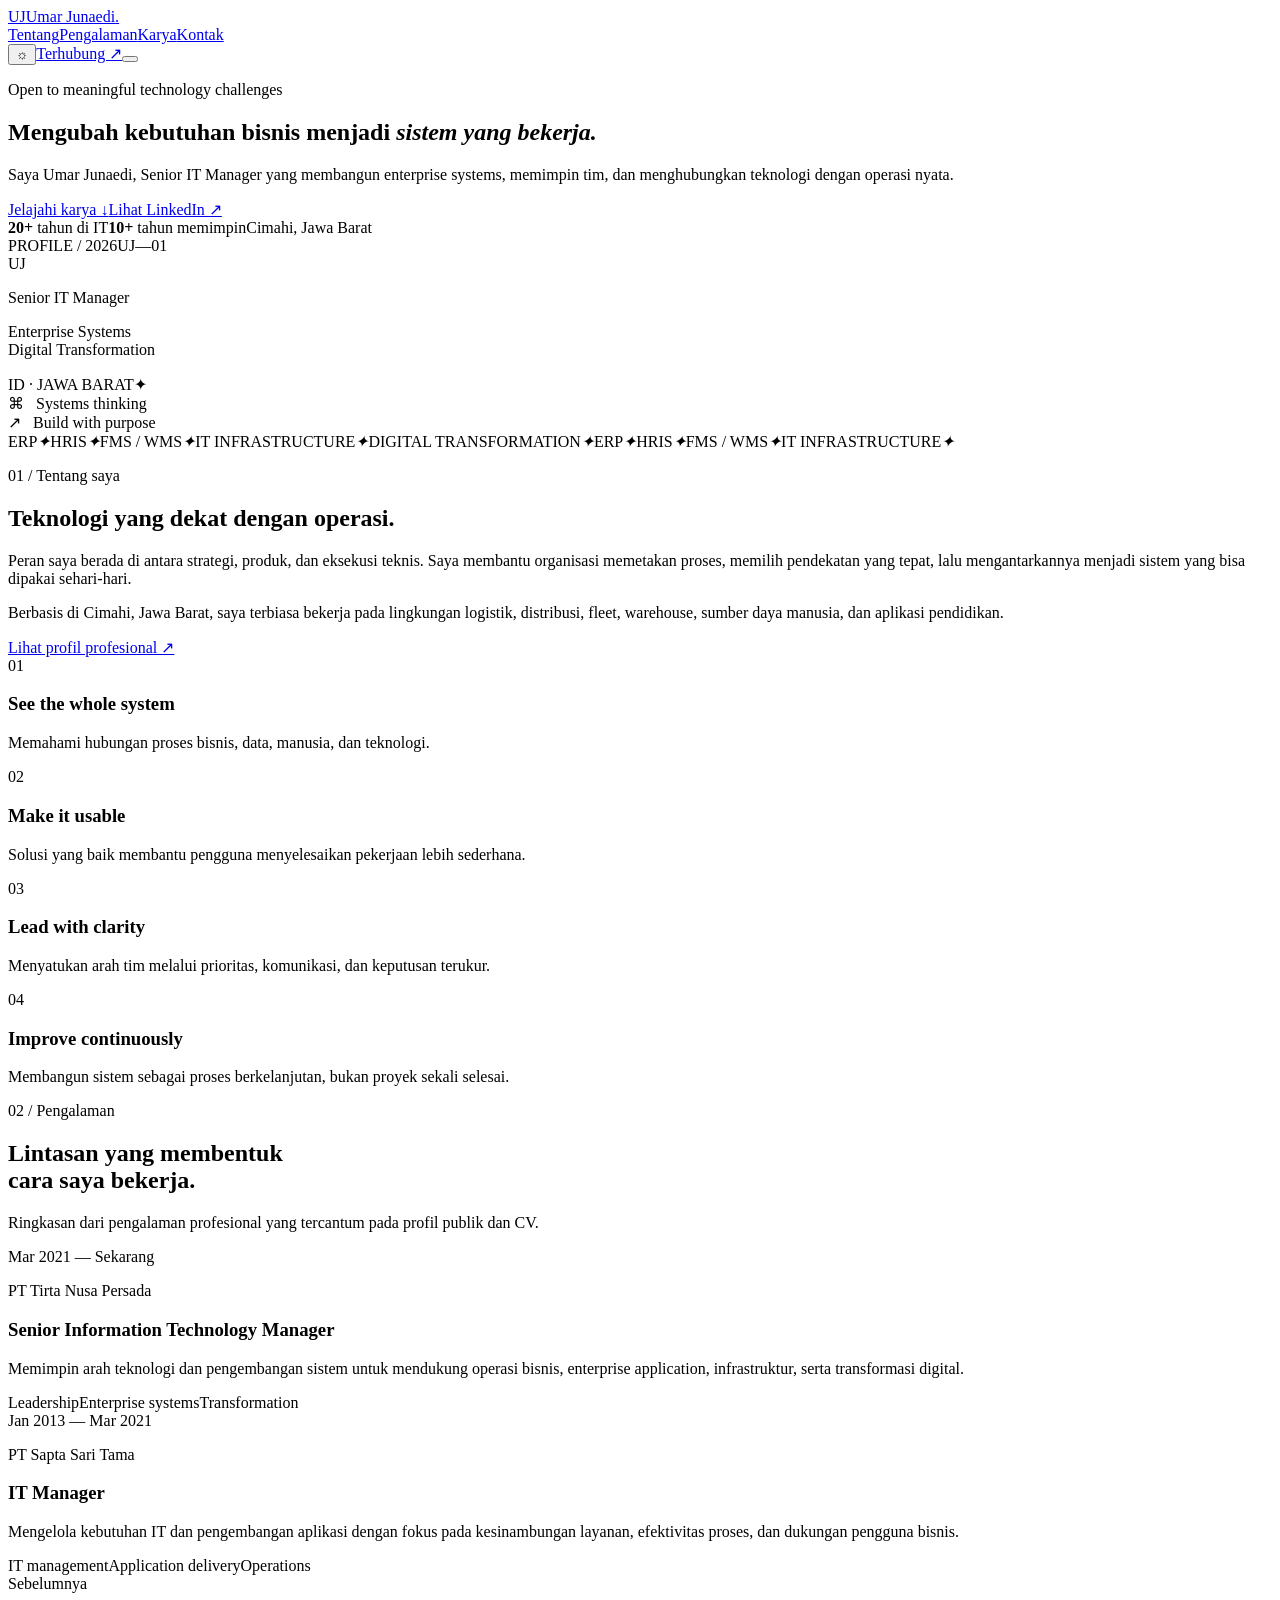
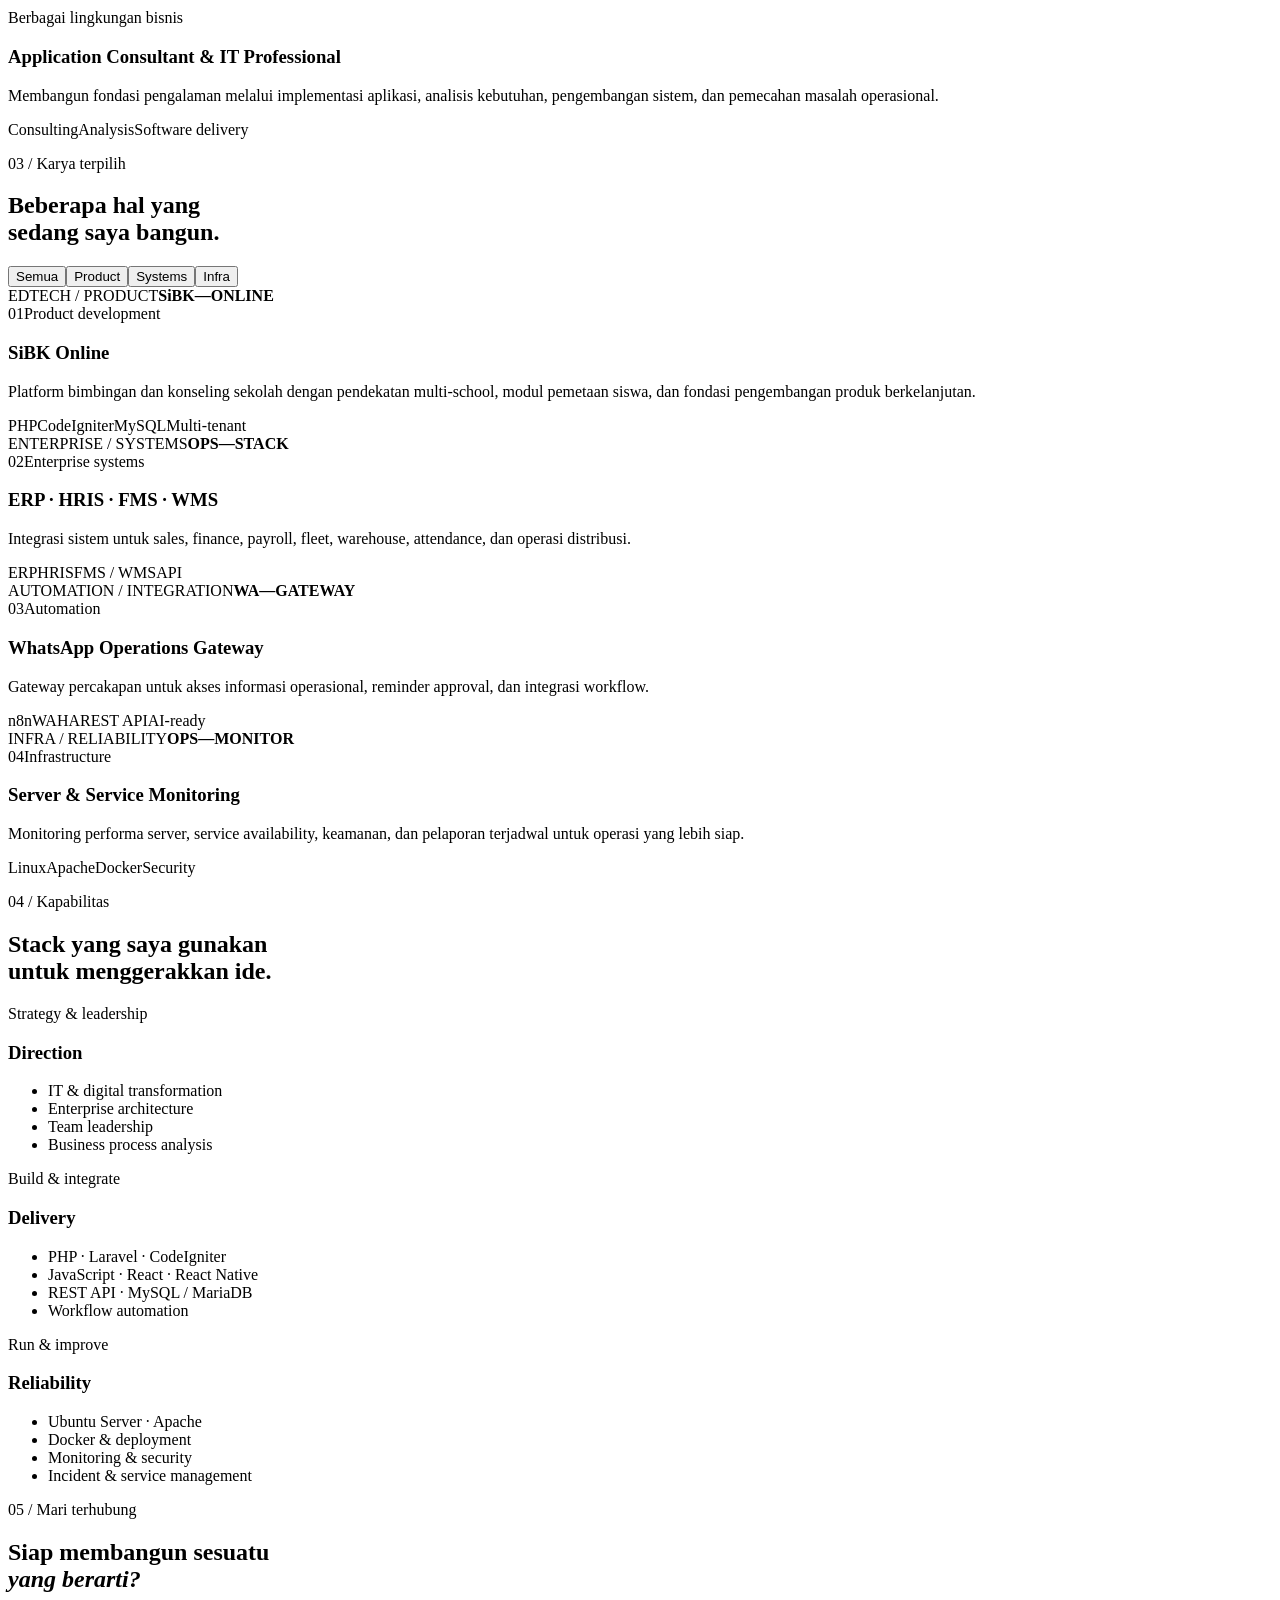
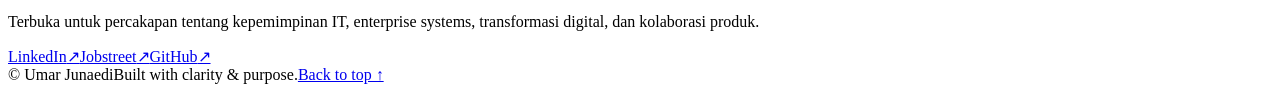
==== index.html @ 8a37e362 "Add portfolio index.html" ====
<!doctype html>
<html lang="id">
<head>
  <meta charset="utf-8" />
  <meta name="viewport" content="width=device-width, initial-scale=1" />
  <meta name="theme-color" content="#07111f" />
  <meta name="description" content="Portofolio Umar Junaedi — Senior IT Manager, enterprise systems architect, dan pemimpin transformasi digital." />
  <meta property="og:title" content="Umar Junaedi — Senior IT Manager" />
  <meta property="og:description" content="Enterprise systems, digital transformation, ERP, HRIS, FMS/WMS, dan IT infrastructure." />
  <meta property="og:type" content="website" />
  <link rel="icon" href="favicon.svg" type="image/svg+xml" />
  <link rel="stylesheet" href="styles.css" />
  <title>Umar Junaedi — Senior IT Manager</title>
  <script type="application/ld+json">
  {"@context":"https://schema.org","@type":"Person","name":"Umar Junaedi","jobTitle":"Senior IT Manager","address":{"@type":"PostalAddress","addressLocality":"Cimahi","addressRegion":"Jawa Barat","addressCountry":"ID"},"sameAs":["https://www.linkedin.com/in/umar-junaedi-b1b0233a/","https://id.jobstreet.com/id/profiles/umar-junaedi-dJKS6WzvSw","https://github.com/oemjoen"]}
  </script>
</head>
<body>
  <div class="ambient ambient-one"></div><div class="ambient ambient-two"></div>
  <header class="site-header" id="top">
    <a class="brand" href="#top"><span class="brand-mark">UJ</span><span>Umar Junaedi<span class="brand-dot">.</span></span></a>
    <nav class="desktop-nav" aria-label="Navigasi utama"><a href="#about">Tentang</a><a href="#experience">Pengalaman</a><a href="#work">Karya</a><a href="#contact">Kontak</a></nav>
    <div class="header-actions"><button class="icon-button" id="theme-toggle" aria-label="Ganti tema">☼</button><a class="header-cta" href="https://www.linkedin.com/in/umar-junaedi-b1b0233a/" target="_blank" rel="noreferrer">Terhubung ↗</a><button class="menu-button" id="menu-toggle" aria-label="Buka menu" aria-expanded="false"><span></span><span></span></button></div>
  </header>
  <main>
    <section class="hero section-shell">
      <div class="hero-copy reveal"><p class="eyebrow"><span class="pulse"></span> Open to meaningful technology challenges</p><h1>Mengubah kebutuhan bisnis menjadi <em>sistem yang bekerja.</em></h1><p class="hero-lead">Saya Umar Junaedi, Senior IT Manager yang membangun enterprise systems, memimpin tim, dan menghubungkan teknologi dengan operasi nyata.</p><div class="hero-actions"><a class="button button-primary" href="#work">Jelajahi karya ↓</a><a class="button button-ghost" href="https://www.linkedin.com/in/umar-junaedi-b1b0233a/" target="_blank" rel="noreferrer">Lihat LinkedIn ↗</a></div><div class="hero-meta"><span><strong>20+</strong> tahun di IT</span><i></i><span><strong>10+</strong> tahun memimpin</span><i></i><span>Cimahi, Jawa Barat</span></div></div>
      <div class="hero-visual reveal reveal-delay"><div class="orbit orbit-large"></div><div class="orbit orbit-small"></div><div class="profile-card"><div class="profile-card-top"><span class="status-dot"></span><span>PROFILE / 2026</span><span class="profile-card-code">UJ—01</span></div><div class="avatar">UJ</div><p class="profile-role">Senior IT Manager</p><p class="profile-focus">Enterprise Systems<br />Digital Transformation</p><div class="profile-card-bottom"><span>ID · JAWA BARAT</span><span>✦</span></div></div><div class="float-chip chip-system">⌘ &nbsp; Systems thinking</div><div class="float-chip chip-build">↗ &nbsp; Build with purpose</div></div>
    </section>
    <section class="marquee-band" aria-label="Area keahlian"><div class="marquee-track"><span>ERP</span><i>✦</i><span>HRIS</span><i>✦</i><span>FMS / WMS</span><i>✦</i><span>IT INFRASTRUCTURE</span><i>✦</i><span>DIGITAL TRANSFORMATION</span><i>✦</i><span>ERP</span><i>✦</i><span>HRIS</span><i>✦</i><span>FMS / WMS</span><i>✦</i><span>IT INFRASTRUCTURE</span><i>✦</i></div></section>
    <section class="section-shell section" id="about"><div class="section-heading reveal"><p class="eyebrow">01 / Tentang saya</p><h2>Teknologi yang dekat dengan <span>operasi.</span></h2></div><div class="about-grid"><div class="about-copy reveal"><p class="large-copy">Peran saya berada di antara strategi, produk, dan eksekusi teknis. Saya membantu organisasi memetakan proses, memilih pendekatan yang tepat, lalu mengantarkannya menjadi sistem yang bisa dipakai sehari-hari.</p><p>Berbasis di Cimahi, Jawa Barat, saya terbiasa bekerja pada lingkungan logistik, distribusi, fleet, warehouse, sumber daya manusia, dan aplikasi pendidikan.</p><a class="text-link" href="https://id.jobstreet.com/id/profiles/umar-junaedi-dJKS6WzvSw" target="_blank" rel="noreferrer">Lihat profil profesional ↗</a></div><div class="principles-grid reveal reveal-delay"><article><span>01</span><h3>See the whole system</h3><p>Memahami hubungan proses bisnis, data, manusia, dan teknologi.</p></article><article><span>02</span><h3>Make it usable</h3><p>Solusi yang baik membantu pengguna menyelesaikan pekerjaan lebih sederhana.</p></article><article><span>03</span><h3>Lead with clarity</h3><p>Menyatukan arah tim melalui prioritas, komunikasi, dan keputusan terukur.</p></article><article><span>04</span><h3>Improve continuously</h3><p>Membangun sistem sebagai proses berkelanjutan, bukan proyek sekali selesai.</p></article></div></div></section>
    <section class="section-shell section" id="experience"><div class="section-heading split-heading reveal"><div><p class="eyebrow">02 / Pengalaman</p><h2>Lintasan yang membentuk<br /><span>cara saya bekerja.</span></h2></div><p class="heading-note">Ringkasan dari pengalaman profesional yang tercantum pada profil publik dan CV.</p></div><div class="timeline"><article class="timeline-item reveal"><div class="timeline-marker"></div><div class="timeline-date">Mar 2021 — Sekarang</div><div class="timeline-content"><p class="timeline-company">PT Tirta Nusa Persada</p><h3>Senior Information Technology Manager</h3><p>Memimpin arah teknologi dan pengembangan sistem untuk mendukung operasi bisnis, enterprise application, infrastruktur, serta transformasi digital.</p><div class="tag-row"><span>Leadership</span><span>Enterprise systems</span><span>Transformation</span></div></div></article><article class="timeline-item reveal"><div class="timeline-marker"></div><div class="timeline-date">Jan 2013 — Mar 2021</div><div class="timeline-content"><p class="timeline-company">PT Sapta Sari Tama</p><h3>IT Manager</h3><p>Mengelola kebutuhan IT dan pengembangan aplikasi dengan fokus pada kesinambungan layanan, efektivitas proses, dan dukungan pengguna bisnis.</p><div class="tag-row"><span>IT management</span><span>Application delivery</span><span>Operations</span></div></div></article><article class="timeline-item reveal"><div class="timeline-marker"></div><div class="timeline-date">Sebelumnya</div><div class="timeline-content"><p class="timeline-company">Berbagai lingkungan bisnis</p><h3>Application Consultant & IT Professional</h3><p>Membangun fondasi pengalaman melalui implementasi aplikasi, analisis kebutuhan, pengembangan sistem, dan pemecahan masalah operasional.</p><div class="tag-row"><span>Consulting</span><span>Analysis</span><span>Software delivery</span></div></div></article></div></section>
    <section class="section-shell section work-section" id="work"><div class="section-heading split-heading reveal"><div><p class="eyebrow">03 / Karya terpilih</p><h2>Beberapa hal yang<br /><span>sedang saya bangun.</span></h2></div><div class="filter-group"><button class="filter-button is-active" data-filter="all">Semua</button><button class="filter-button" data-filter="product">Product</button><button class="filter-button" data-filter="systems">Systems</button><button class="filter-button" data-filter="infra">Infra</button></div></div><div class="project-grid"><article class="project-card project-featured reveal" data-category="product"><div class="project-visual visual-purple"><span>EDTECH / PRODUCT</span><b>SiBK—ONLINE</b></div><div class="project-body"><div class="project-meta"><span>01</span><span>Product development</span></div><h3>SiBK Online</h3><p>Platform bimbingan dan konseling sekolah dengan pendekatan multi-school, modul pemetaan siswa, dan fondasi pengembangan produk berkelanjutan.</p><div class="tag-row"><span>PHP</span><span>CodeIgniter</span><span>MySQL</span><span>Multi-tenant</span></div></div></article><article class="project-card reveal" data-category="systems"><div class="project-visual visual-cyan"><span>ENTERPRISE / SYSTEMS</span><b>OPS—STACK</b></div><div class="project-body"><div class="project-meta"><span>02</span><span>Enterprise systems</span></div><h3>ERP · HRIS · FMS · WMS</h3><p>Integrasi sistem untuk sales, finance, payroll, fleet, warehouse, attendance, dan operasi distribusi.</p><div class="tag-row"><span>ERP</span><span>HRIS</span><span>FMS / WMS</span><span>API</span></div></div></article><article class="project-card reveal" data-category="systems"><div class="project-visual visual-orange"><span>AUTOMATION / INTEGRATION</span><b>WA—GATEWAY</b></div><div class="project-body"><div class="project-meta"><span>03</span><span>Automation</span></div><h3>WhatsApp Operations Gateway</h3><p>Gateway percakapan untuk akses informasi operasional, reminder approval, dan integrasi workflow.</p><div class="tag-row"><span>n8n</span><span>WAHA</span><span>REST API</span><span>AI-ready</span></div></div></article><article class="project-card reveal" data-category="infra"><div class="project-visual visual-green"><span>INFRA / RELIABILITY</span><b>OPS—MONITOR</b></div><div class="project-body"><div class="project-meta"><span>04</span><span>Infrastructure</span></div><h3>Server & Service Monitoring</h3><p>Monitoring performa server, service availability, keamanan, dan pelaporan terjadwal untuk operasi yang lebih siap.</p><div class="tag-row"><span>Linux</span><span>Apache</span><span>Docker</span><span>Security</span></div></div></article></div></section>
    <section class="section-shell section"><div class="section-heading reveal"><p class="eyebrow">04 / Kapabilitas</p><h2>Stack yang saya gunakan<br /><span>untuk menggerakkan ide.</span></h2></div><div class="capability-grid reveal"><div><p>Strategy & leadership</p><h3>Direction</h3><ul><li>IT & digital transformation</li><li>Enterprise architecture</li><li>Team leadership</li><li>Business process analysis</li></ul></div><div><p>Build & integrate</p><h3>Delivery</h3><ul><li>PHP · Laravel · CodeIgniter</li><li>JavaScript · React · React Native</li><li>REST API · MySQL / MariaDB</li><li>Workflow automation</li></ul></div><div><p>Run & improve</p><h3>Reliability</h3><ul><li>Ubuntu Server · Apache</li><li>Docker & deployment</li><li>Monitoring & security</li><li>Incident & service management</li></ul></div></div></section>
    <section class="section-shell contact-section" id="contact"><div class="contact-card reveal"><div><p class="eyebrow">05 / Mari terhubung</p><h2>Siap membangun sesuatu<br /><em>yang berarti?</em></h2><p>Terbuka untuk percakapan tentang kepemimpinan IT, enterprise systems, transformasi digital, dan kolaborasi produk.</p></div><div class="contact-links"><a href="https://www.linkedin.com/in/umar-junaedi-b1b0233a/" target="_blank" rel="noreferrer"><span>LinkedIn</span><span>↗</span></a><a href="https://id.jobstreet.com/id/profiles/umar-junaedi-dJKS6WzvSw" target="_blank" rel="noreferrer"><span>Jobstreet</span><span>↗</span></a><a href="https://github.com/oemjoen" target="_blank" rel="noreferrer"><span>GitHub</span><span>↗</span></a></div></div></section>
  </main>
  <footer class="site-footer section-shell"><span>© <span id="year"></span> Umar Junaedi</span><span>Built with clarity & purpose.</span><a href="#top">Back to top ↑</a></footer>
  <script src="script.js" defer></script>
</body>
</html>
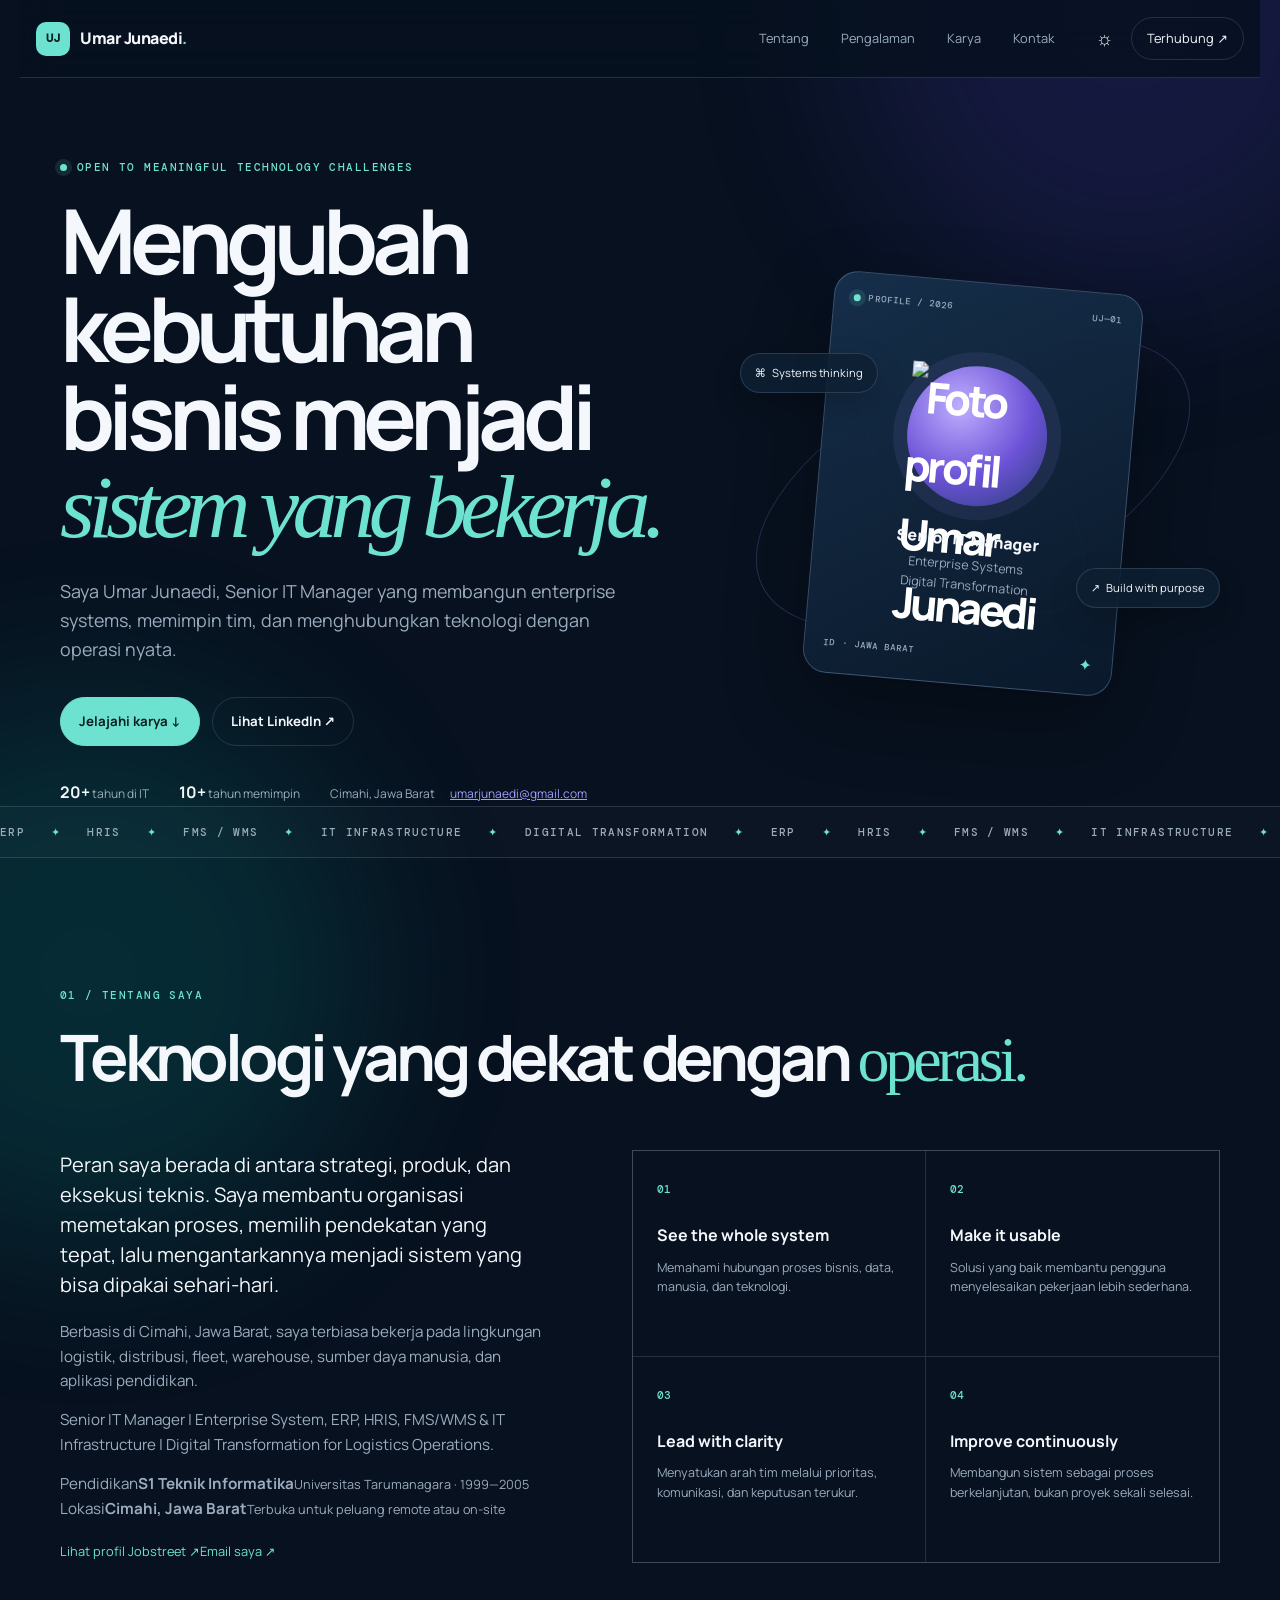
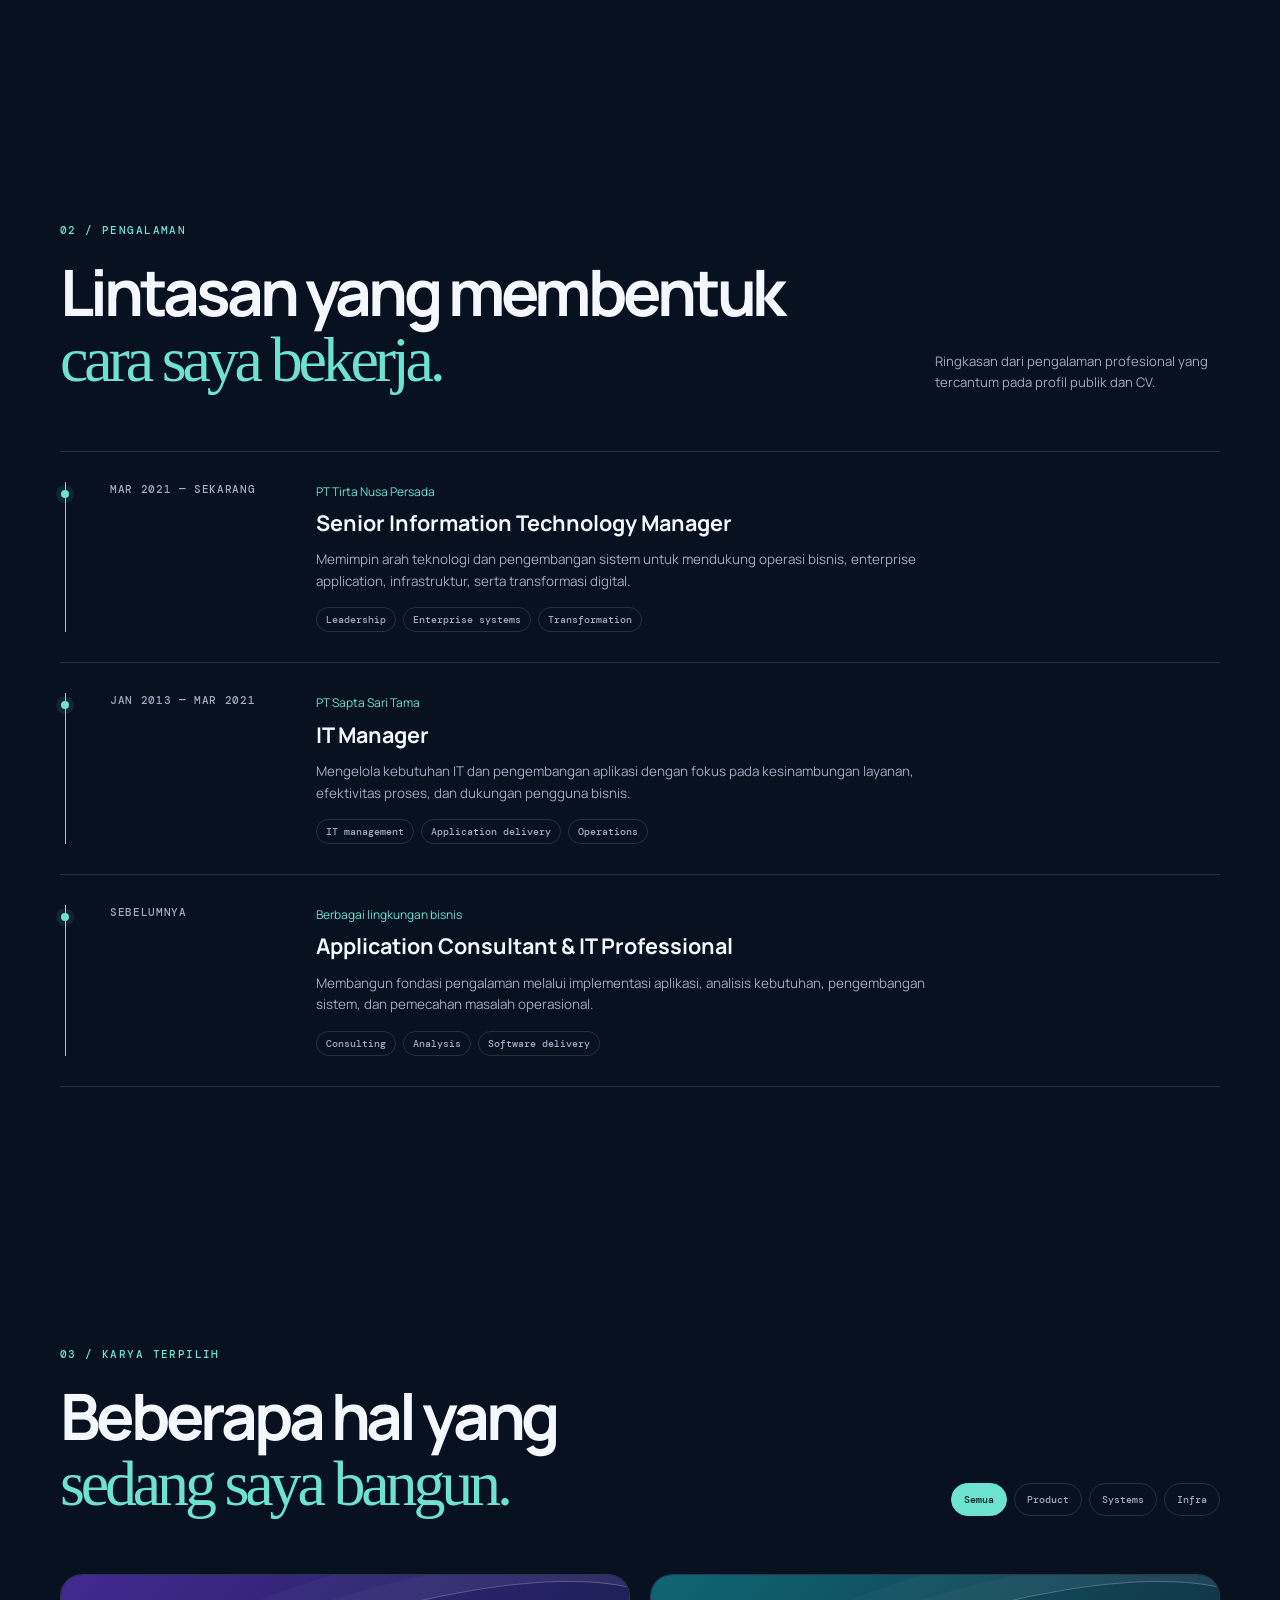
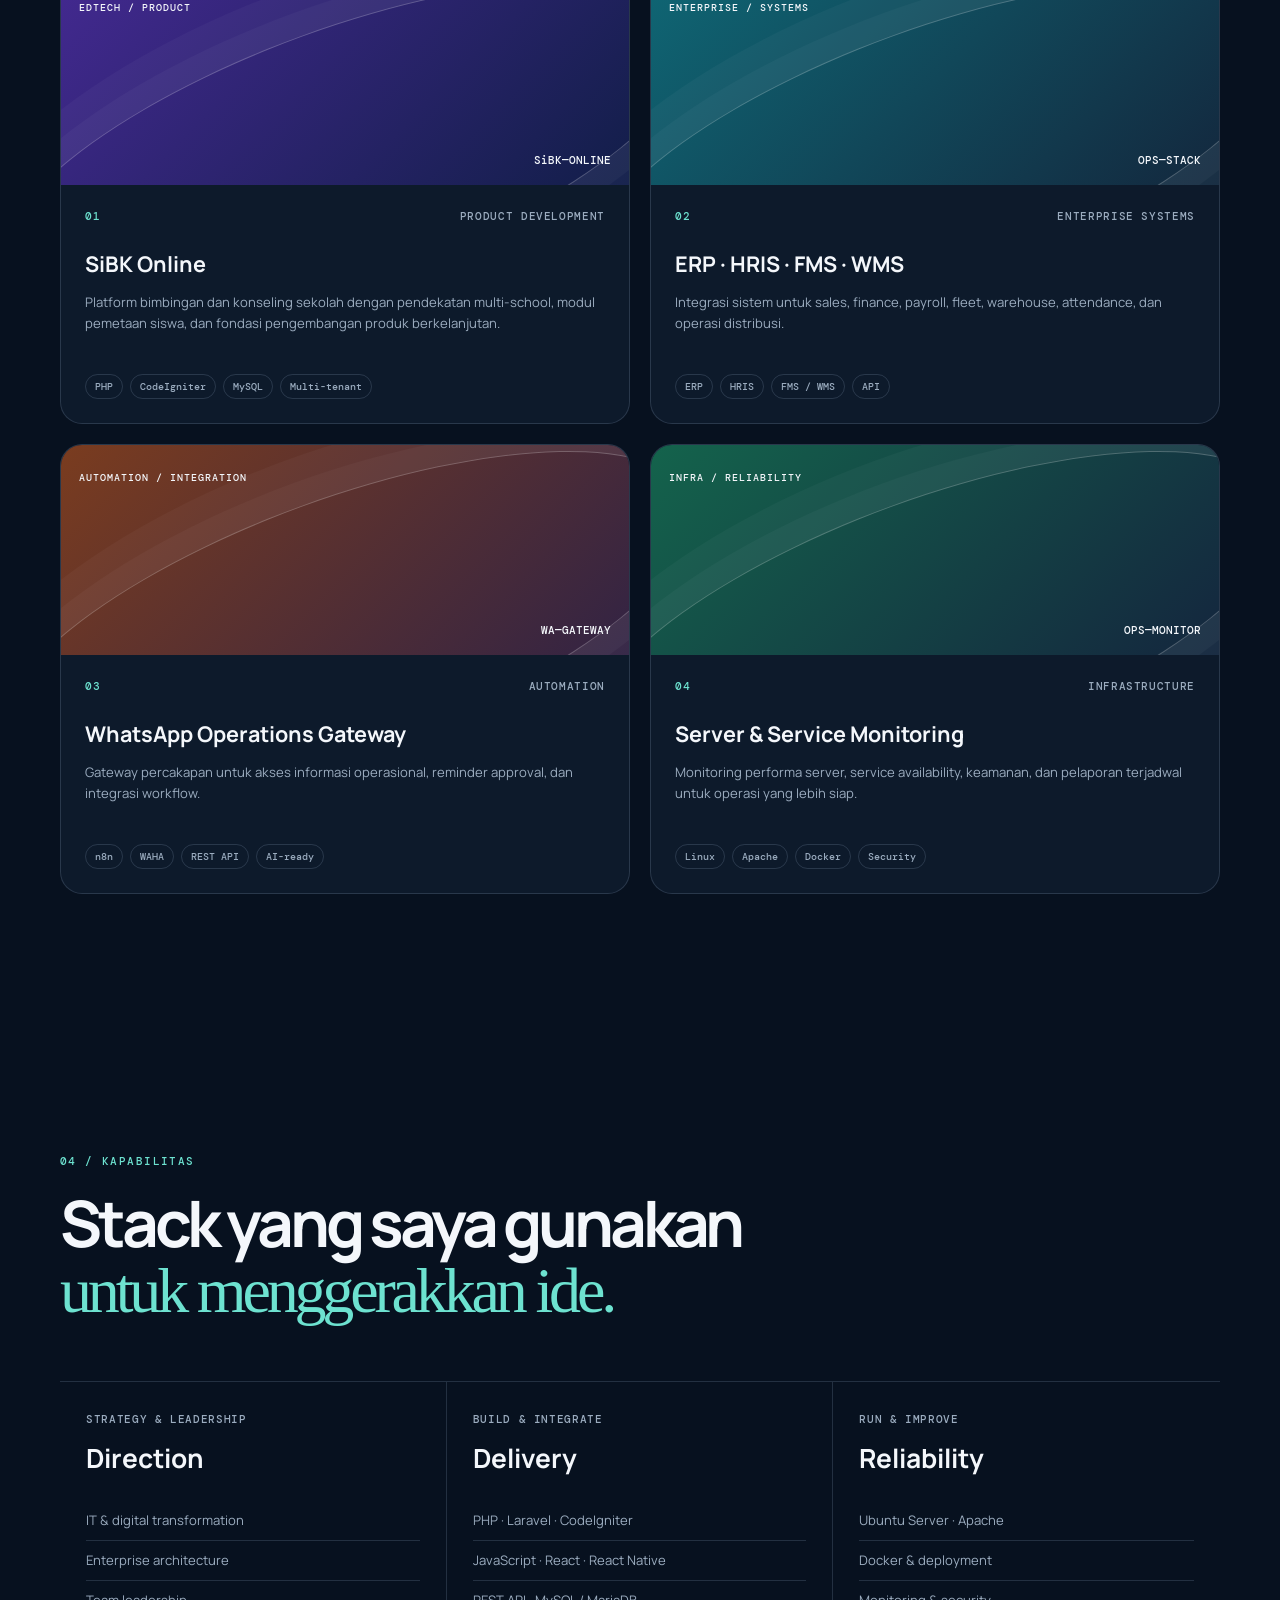
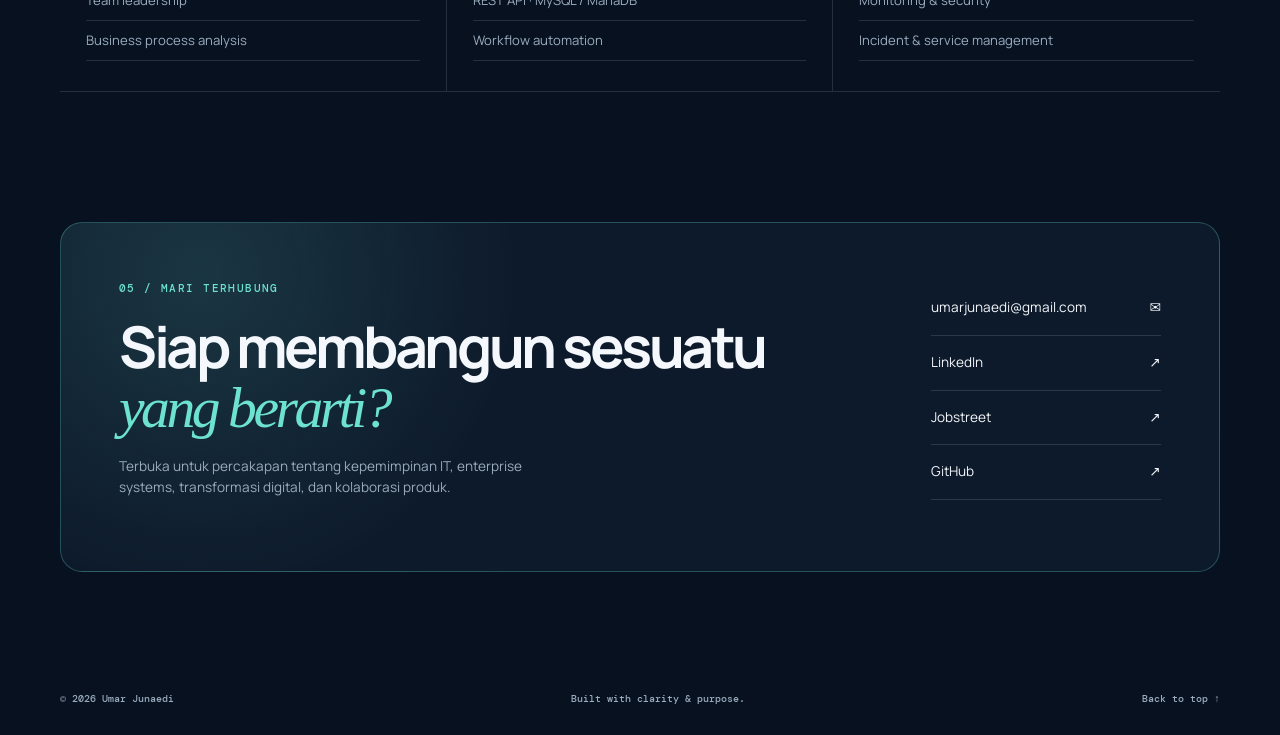
==== commit 7754ad03: "Add profile summary photo and contact links" ====
--- a/index.html
+++ b/index.html
@@ -24,15 +24,15 @@
   </header>
   <main>
     <section class="hero section-shell">
-      <div class="hero-copy reveal"><p class="eyebrow"><span class="pulse"></span> Open to meaningful technology challenges</p><h1>Mengubah kebutuhan bisnis menjadi <em>sistem yang bekerja.</em></h1><p class="hero-lead">Saya Umar Junaedi, Senior IT Manager yang membangun enterprise systems, memimpin tim, dan menghubungkan teknologi dengan operasi nyata.</p><div class="hero-actions"><a class="button button-primary" href="#work">Jelajahi karya ↓</a><a class="button button-ghost" href="https://www.linkedin.com/in/umar-junaedi-b1b0233a/" target="_blank" rel="noreferrer">Lihat LinkedIn ↗</a></div><div class="hero-meta"><span><strong>20+</strong> tahun di IT</span><i></i><span><strong>10+</strong> tahun memimpin</span><i></i><span>Cimahi, Jawa Barat</span></div></div>
-      <div class="hero-visual reveal reveal-delay"><div class="orbit orbit-large"></div><div class="orbit orbit-small"></div><div class="profile-card"><div class="profile-card-top"><span class="status-dot"></span><span>PROFILE / 2026</span><span class="profile-card-code">UJ—01</span></div><div class="avatar">UJ</div><p class="profile-role">Senior IT Manager</p><p class="profile-focus">Enterprise Systems<br />Digital Transformation</p><div class="profile-card-bottom"><span>ID · JAWA BARAT</span><span>✦</span></div></div><div class="float-chip chip-system">⌘ &nbsp; Systems thinking</div><div class="float-chip chip-build">↗ &nbsp; Build with purpose</div></div>
+      <div class="hero-copy reveal"><p class="eyebrow"><span class="pulse"></span> Open to meaningful technology challenges</p><h1>Mengubah kebutuhan bisnis menjadi <em>sistem yang bekerja.</em></h1><p class="hero-lead">Saya Umar Junaedi, Senior IT Manager yang membangun enterprise systems, memimpin tim, dan menghubungkan teknologi dengan operasi nyata.</p><div class="hero-actions"><a class="button button-primary" href="#work">Jelajahi karya ↓</a><a class="button button-ghost" href="https://www.linkedin.com/in/umar-junaedi-b1b0233a/" target="_blank" rel="noreferrer">Lihat LinkedIn ↗</a></div><div class="hero-meta"><span><strong>20+</strong> tahun di IT</span><i></i><span><strong>10+</strong> tahun memimpin</span><i></i><span>Cimahi, Jawa Barat</span><a class="email-link" href="mailto:umarjunaedi@gmail.com">umarjunaedi@gmail.com</a></div></div>
+      <div class="hero-visual reveal reveal-delay"><div class="orbit orbit-large"></div><div class="orbit orbit-small"></div><div class="profile-card"><div class="profile-card-top"><span class="status-dot"></span><span>PROFILE / 2026</span><span class="profile-card-code">UJ—01</span></div><div class="avatar"><img src="https://avatars.githubusercontent.com/u/15389566?v=4" alt="Foto profil Umar Junaedi" /></div><p class="profile-role">Senior IT Manager</p><p class="profile-focus">Enterprise Systems<br />Digital Transformation</p><div class="profile-card-bottom"><span>ID · JAWA BARAT</span><span>✦</span></div></div><div class="float-chip chip-system">⌘ &nbsp; Systems thinking</div><div class="float-chip chip-build">↗ &nbsp; Build with purpose</div></div>
     </section>
     <section class="marquee-band" aria-label="Area keahlian"><div class="marquee-track"><span>ERP</span><i>✦</i><span>HRIS</span><i>✦</i><span>FMS / WMS</span><i>✦</i><span>IT INFRASTRUCTURE</span><i>✦</i><span>DIGITAL TRANSFORMATION</span><i>✦</i><span>ERP</span><i>✦</i><span>HRIS</span><i>✦</i><span>FMS / WMS</span><i>✦</i><span>IT INFRASTRUCTURE</span><i>✦</i></div></section>
-    <section class="section-shell section" id="about"><div class="section-heading reveal"><p class="eyebrow">01 / Tentang saya</p><h2>Teknologi yang dekat dengan <span>operasi.</span></h2></div><div class="about-grid"><div class="about-copy reveal"><p class="large-copy">Peran saya berada di antara strategi, produk, dan eksekusi teknis. Saya membantu organisasi memetakan proses, memilih pendekatan yang tepat, lalu mengantarkannya menjadi sistem yang bisa dipakai sehari-hari.</p><p>Berbasis di Cimahi, Jawa Barat, saya terbiasa bekerja pada lingkungan logistik, distribusi, fleet, warehouse, sumber daya manusia, dan aplikasi pendidikan.</p><a class="text-link" href="https://id.jobstreet.com/id/profiles/umar-junaedi-dJKS6WzvSw" target="_blank" rel="noreferrer">Lihat profil profesional ↗</a></div><div class="principles-grid reveal reveal-delay"><article><span>01</span><h3>See the whole system</h3><p>Memahami hubungan proses bisnis, data, manusia, dan teknologi.</p></article><article><span>02</span><h3>Make it usable</h3><p>Solusi yang baik membantu pengguna menyelesaikan pekerjaan lebih sederhana.</p></article><article><span>03</span><h3>Lead with clarity</h3><p>Menyatukan arah tim melalui prioritas, komunikasi, dan keputusan terukur.</p></article><article><span>04</span><h3>Improve continuously</h3><p>Membangun sistem sebagai proses berkelanjutan, bukan proyek sekali selesai.</p></article></div></div></section>
+    <section class="section-shell section" id="about"><div class="section-heading reveal"><p class="eyebrow">01 / Tentang saya</p><h2>Teknologi yang dekat dengan <span>operasi.</span></h2></div><div class="about-grid"><div class="about-copy reveal"><p class="large-copy">Peran saya berada di antara strategi, produk, dan eksekusi teknis. Saya membantu organisasi memetakan proses, memilih pendekatan yang tepat, lalu mengantarkannya menjadi sistem yang bisa dipakai sehari-hari.</p><p>Berbasis di Cimahi, Jawa Barat, saya terbiasa bekerja pada lingkungan logistik, distribusi, fleet, warehouse, sumber daya manusia, dan aplikasi pendidikan.</p><p class="profile-headline">Senior IT Manager | Enterprise System, ERP, HRIS, FMS/WMS &amp; IT Infrastructure | Digital Transformation for Logistics Operations.</p><div class="profile-facts"><div><span>Pendidikan</span><strong>S1 Teknik Informatika</strong><small>Universitas Tarumanagara · 1999—2005</small></div><div><span>Lokasi</span><strong>Cimahi, Jawa Barat</strong><small>Terbuka untuk peluang remote atau on-site</small></div></div><a class="text-link" href="https://id.jobstreet.com/id/profiles/umar-junaedi-dJKS6WzvSw" target="_blank" rel="noreferrer">Lihat profil Jobstreet ↗</a><a class="text-link secondary-link" href="mailto:umarjunaedi@gmail.com">Email saya ↗</a></div><div class="principles-grid reveal reveal-delay"><article><span>01</span><h3>See the whole system</h3><p>Memahami hubungan proses bisnis, data, manusia, dan teknologi.</p></article><article><span>02</span><h3>Make it usable</h3><p>Solusi yang baik membantu pengguna menyelesaikan pekerjaan lebih sederhana.</p></article><article><span>03</span><h3>Lead with clarity</h3><p>Menyatukan arah tim melalui prioritas, komunikasi, dan keputusan terukur.</p></article><article><span>04</span><h3>Improve continuously</h3><p>Membangun sistem sebagai proses berkelanjutan, bukan proyek sekali selesai.</p></article></div></div></section>
     <section class="section-shell section" id="experience"><div class="section-heading split-heading reveal"><div><p class="eyebrow">02 / Pengalaman</p><h2>Lintasan yang membentuk<br /><span>cara saya bekerja.</span></h2></div><p class="heading-note">Ringkasan dari pengalaman profesional yang tercantum pada profil publik dan CV.</p></div><div class="timeline"><article class="timeline-item reveal"><div class="timeline-marker"></div><div class="timeline-date">Mar 2021 — Sekarang</div><div class="timeline-content"><p class="timeline-company">PT Tirta Nusa Persada</p><h3>Senior Information Technology Manager</h3><p>Memimpin arah teknologi dan pengembangan sistem untuk mendukung operasi bisnis, enterprise application, infrastruktur, serta transformasi digital.</p><div class="tag-row"><span>Leadership</span><span>Enterprise systems</span><span>Transformation</span></div></div></article><article class="timeline-item reveal"><div class="timeline-marker"></div><div class="timeline-date">Jan 2013 — Mar 2021</div><div class="timeline-content"><p class="timeline-company">PT Sapta Sari Tama</p><h3>IT Manager</h3><p>Mengelola kebutuhan IT dan pengembangan aplikasi dengan fokus pada kesinambungan layanan, efektivitas proses, dan dukungan pengguna bisnis.</p><div class="tag-row"><span>IT management</span><span>Application delivery</span><span>Operations</span></div></div></article><article class="timeline-item reveal"><div class="timeline-marker"></div><div class="timeline-date">Sebelumnya</div><div class="timeline-content"><p class="timeline-company">Berbagai lingkungan bisnis</p><h3>Application Consultant & IT Professional</h3><p>Membangun fondasi pengalaman melalui implementasi aplikasi, analisis kebutuhan, pengembangan sistem, dan pemecahan masalah operasional.</p><div class="tag-row"><span>Consulting</span><span>Analysis</span><span>Software delivery</span></div></div></article></div></section>
     <section class="section-shell section work-section" id="work"><div class="section-heading split-heading reveal"><div><p class="eyebrow">03 / Karya terpilih</p><h2>Beberapa hal yang<br /><span>sedang saya bangun.</span></h2></div><div class="filter-group"><button class="filter-button is-active" data-filter="all">Semua</button><button class="filter-button" data-filter="product">Product</button><button class="filter-button" data-filter="systems">Systems</button><button class="filter-button" data-filter="infra">Infra</button></div></div><div class="project-grid"><article class="project-card project-featured reveal" data-category="product"><div class="project-visual visual-purple"><span>EDTECH / PRODUCT</span><b>SiBK—ONLINE</b></div><div class="project-body"><div class="project-meta"><span>01</span><span>Product development</span></div><h3>SiBK Online</h3><p>Platform bimbingan dan konseling sekolah dengan pendekatan multi-school, modul pemetaan siswa, dan fondasi pengembangan produk berkelanjutan.</p><div class="tag-row"><span>PHP</span><span>CodeIgniter</span><span>MySQL</span><span>Multi-tenant</span></div></div></article><article class="project-card reveal" data-category="systems"><div class="project-visual visual-cyan"><span>ENTERPRISE / SYSTEMS</span><b>OPS—STACK</b></div><div class="project-body"><div class="project-meta"><span>02</span><span>Enterprise systems</span></div><h3>ERP · HRIS · FMS · WMS</h3><p>Integrasi sistem untuk sales, finance, payroll, fleet, warehouse, attendance, dan operasi distribusi.</p><div class="tag-row"><span>ERP</span><span>HRIS</span><span>FMS / WMS</span><span>API</span></div></div></article><article class="project-card reveal" data-category="systems"><div class="project-visual visual-orange"><span>AUTOMATION / INTEGRATION</span><b>WA—GATEWAY</b></div><div class="project-body"><div class="project-meta"><span>03</span><span>Automation</span></div><h3>WhatsApp Operations Gateway</h3><p>Gateway percakapan untuk akses informasi operasional, reminder approval, dan integrasi workflow.</p><div class="tag-row"><span>n8n</span><span>WAHA</span><span>REST API</span><span>AI-ready</span></div></div></article><article class="project-card reveal" data-category="infra"><div class="project-visual visual-green"><span>INFRA / RELIABILITY</span><b>OPS—MONITOR</b></div><div class="project-body"><div class="project-meta"><span>04</span><span>Infrastructure</span></div><h3>Server & Service Monitoring</h3><p>Monitoring performa server, service availability, keamanan, dan pelaporan terjadwal untuk operasi yang lebih siap.</p><div class="tag-row"><span>Linux</span><span>Apache</span><span>Docker</span><span>Security</span></div></div></article></div></section>
     <section class="section-shell section"><div class="section-heading reveal"><p class="eyebrow">04 / Kapabilitas</p><h2>Stack yang saya gunakan<br /><span>untuk menggerakkan ide.</span></h2></div><div class="capability-grid reveal"><div><p>Strategy & leadership</p><h3>Direction</h3><ul><li>IT & digital transformation</li><li>Enterprise architecture</li><li>Team leadership</li><li>Business process analysis</li></ul></div><div><p>Build & integrate</p><h3>Delivery</h3><ul><li>PHP · Laravel · CodeIgniter</li><li>JavaScript · React · React Native</li><li>REST API · MySQL / MariaDB</li><li>Workflow automation</li></ul></div><div><p>Run & improve</p><h3>Reliability</h3><ul><li>Ubuntu Server · Apache</li><li>Docker & deployment</li><li>Monitoring & security</li><li>Incident & service management</li></ul></div></div></section>
-    <section class="section-shell contact-section" id="contact"><div class="contact-card reveal"><div><p class="eyebrow">05 / Mari terhubung</p><h2>Siap membangun sesuatu<br /><em>yang berarti?</em></h2><p>Terbuka untuk percakapan tentang kepemimpinan IT, enterprise systems, transformasi digital, dan kolaborasi produk.</p></div><div class="contact-links"><a href="https://www.linkedin.com/in/umar-junaedi-b1b0233a/" target="_blank" rel="noreferrer"><span>LinkedIn</span><span>↗</span></a><a href="https://id.jobstreet.com/id/profiles/umar-junaedi-dJKS6WzvSw" target="_blank" rel="noreferrer"><span>Jobstreet</span><span>↗</span></a><a href="https://github.com/oemjoen" target="_blank" rel="noreferrer"><span>GitHub</span><span>↗</span></a></div></div></section>
+    <section class="section-shell contact-section" id="contact"><div class="contact-card reveal"><div><p class="eyebrow">05 / Mari terhubung</p><h2>Siap membangun sesuatu<br /><em>yang berarti?</em></h2><p>Terbuka untuk percakapan tentang kepemimpinan IT, enterprise systems, transformasi digital, dan kolaborasi produk.</p></div><div class="contact-links"><a href="mailto:umarjunaedi@gmail.com"><span>umarjunaedi@gmail.com</span><span>✉</span></a><a href="https://www.linkedin.com/in/umar-junaedi-b1b0233a/" target="_blank" rel="noreferrer"><span>LinkedIn</span><span>↗</span></a><a href="https://id.jobstreet.com/id/profiles/umar-junaedi-dJKS6WzvSw" target="_blank" rel="noreferrer"><span>Jobstreet</span><span>↗</span></a><a href="https://github.com/oemjoen" target="_blank" rel="noreferrer"><span>GitHub</span><span>↗</span></a></div></div></section>
   </main>
   <footer class="site-footer section-shell"><span>© <span id="year"></span> Umar Junaedi</span><span>Built with clarity & purpose.</span><a href="#top">Back to top ↑</a></footer>
   <script src="script.js" defer></script>
--- a/styles.css
+++ b/styles.css
@@ -0,0 +1,2 @@
+@import url('https://fonts.googleapis.com/css2?family=DM+Mono:wght@400;500&family=Manrope:wght@400;500;600;700;800&display=swap');
+:root{--bg:#07111f;--panel:#0d1a2b;--panel-2:#11233a;--text:#f4f7fb;--muted:#9bacbf;--line:rgba(185,213,239,.16);--cyan:#6de2d0;--purple:#a98cff;--orange:#ffb36b;--radius:22px;color-scheme:dark}*{box-sizing:border-box}html{scroll-behavior:smooth}body{margin:0;background:var(--bg);color:var(--text);font-family:Manrope,system-ui,sans-serif;line-height:1.6;overflow-x:hidden}body.light{--bg:#f5f8fb;--panel:#fff;--panel-2:#eaf0f5;--text:#112033;--muted:#52647b;--line:rgba(17,32,51,.14);color-scheme:light}.ambient{position:fixed;z-index:-1;width:35rem;height:35rem;border-radius:50%;filter:blur(90px);opacity:.14;pointer-events:none}.ambient-one{background:#694dff;top:-16rem;right:-8rem}.ambient-two{background:#00c9b4;bottom:-22rem;left:-12rem}.section-shell{width:min(1160px,calc(100% - 48px));margin-inline:auto}.site-header{position:sticky;top:0;z-index:10;display:flex;align-items:center;justify-content:space-between;width:min(1240px,calc(100% - 32px));height:78px;margin:auto;padding:0 16px;background:color-mix(in srgb,var(--bg) 84%,transparent);backdrop-filter:blur(18px);border-bottom:1px solid var(--line)}.brand{display:flex;align-items:center;gap:10px;color:var(--text);font-weight:800;text-decoration:none;letter-spacing:-.03em}.brand-mark{display:grid;place-items:center;width:34px;height:34px;border-radius:10px;background:var(--cyan);color:#08201f;font-family:'DM Mono',monospace;font-size:.78rem}.brand-dot{color:var(--cyan)}.desktop-nav{display:flex;gap:32px;margin-left:auto;margin-right:36px}.desktop-nav a,.header-cta,.site-footer a{color:var(--muted);font-size:.8rem;text-decoration:none;transition:.2s}.desktop-nav a:hover,.site-footer a:hover{color:var(--text)}.header-actions{display:flex;gap:12px;align-items:center}.header-cta{padding:10px 15px;border:1px solid var(--line);border-radius:999px;color:var(--text)}.header-cta:hover{border-color:var(--cyan)}.icon-button,.menu-button{border:0;background:none;color:var(--text);cursor:pointer}.icon-button{font-size:1.2rem}.menu-button{display:none}.section{padding-block:130px}.hero{display:grid;grid-template-columns:1.1fr .9fr;min-height:670px;align-items:center;gap:60px;padding-top:82px}.eyebrow{display:flex;align-items:center;gap:10px;margin:0 0 22px;color:var(--cyan);font:500 .68rem 'DM Mono',monospace;letter-spacing:.13em;text-transform:uppercase}.pulse,.status-dot{display:inline-block;width:7px;height:7px;border-radius:50%;background:var(--cyan);box-shadow:0 0 0 5px rgba(109,226,208,.12)}h1,h2,h3,p{margin-top:0}h1{max-width:720px;margin-bottom:26px;font-size:clamp(3rem,7vw,6.4rem);line-height:.98;letter-spacing:-.075em}h1 em,h2 span,.contact-card em{font-family:Georgia,serif;font-weight:400;color:var(--cyan)}.hero-lead{max-width:570px;color:var(--muted);font-size:1.12rem}.hero-actions{display:flex;gap:12px;margin:34px 0}.button{display:inline-flex;align-items:center;gap:12px;padding:13px 18px;border:1px solid var(--line);border-radius:999px;color:var(--text);font-size:.83rem;font-weight:700;text-decoration:none;transition:.2s}.button-primary{background:var(--cyan);border-color:var(--cyan);color:#09201e}.button-primary:hover{transform:translateY(-2px)}.button-ghost:hover{border-color:var(--cyan)}.hero-meta{display:flex;align-items:center;gap:15px;color:var(--muted);font-size:.75rem}.hero-meta strong{color:var(--text);font-size:1rem}.meta-divider{height:16px;border-left:1px solid var(--line)}.hero-visual{position:relative;min-height:480px;display:grid;place-items:center}.profile-card{position:relative;z-index:1;width:min(310px,80%);padding:19px;background:linear-gradient(150deg,rgba(23,48,76,.94),rgba(11,26,44,.9));border:1px solid rgba(173,210,243,.26);border-radius:24px;box-shadow:0 30px 80px rgba(0,0,0,.32);transform:rotate(5deg)}.profile-card-top,.profile-card-bottom{display:flex;align-items:center;gap:8px;color:var(--muted);font:500 .56rem 'DM Mono',monospace;letter-spacing:.12em}.profile-card-code{margin-left:auto}.avatar{display:grid;place-items:center;width:140px;height:140px;margin:52px auto 22px;border-radius:50%;background:radial-gradient(circle at 36% 30%,#bfaeff,#6c52d7 54%,#273d74);color:#fff;font-size:2.7rem;font-weight:800;letter-spacing:-.08em;box-shadow:0 0 0 14px rgba(169,140,255,.09)}.profile-role,.profile-focus{margin-bottom:2px;text-align:center}.profile-role{font-weight:800}.profile-focus{color:var(--muted);font-size:.78rem}.profile-card-bottom{justify-content:space-between;margin-top:48px}.profile-card-bottom span:last-child{color:var(--cyan);font-size:1rem}.orbit{position:absolute;border:1px solid rgba(169,140,255,.22);border-radius:50%;transform:rotate(-26deg)}.orbit-large{width:470px;height:230px}.orbit-small{width:310px;height:145px;border-color:rgba(109,226,208,.2);transform:rotate(52deg)}.float-chip{position:absolute;z-index:2;padding:10px 14px;border:1px solid var(--line);border-radius:999px;background:rgba(14,31,51,.88);color:var(--text);font-size:.7rem;box-shadow:0 12px 30px rgba(0,0,0,.2)}.chip-system{top:23%;left:3%}.chip-build{right:0;bottom:24%}.marquee-band{overflow:hidden;padding:18px 0;border-block:1px solid var(--line);background:rgba(255,255,255,.02);color:var(--muted);font:500 .7rem 'DM Mono',monospace;letter-spacing:.12em;white-space:nowrap}.marquee-track{display:flex;align-items:center;gap:26px;width:max-content;animation:scroll 32s linear infinite}.marquee-band i{font-style:normal;color:var(--cyan)}@keyframes scroll{to{transform:translateX(-50%)}}.section-heading{margin-bottom:58px}.section-heading h2{margin:0;font-size:clamp(2.25rem,5vw,4.3rem);line-height:1.02;letter-spacing:-.065em}.split-heading{display:flex;align-items:end;justify-content:space-between;gap:40px}.heading-note{max-width:285px;margin:0;color:var(--muted);font-size:.82rem}.about-grid{display:grid;grid-template-columns:.9fr 1.1fr;gap:90px}.about-copy{color:var(--muted);font-size:.95rem}.large-copy{color:var(--text);font-size:1.25rem;line-height:1.5}.text-link{display:inline-block;margin-top:20px;color:var(--cyan);font-size:.8rem;text-decoration:none}.principles-grid{display:grid;grid-template-columns:1fr 1fr;gap:1px;background:var(--line);border:1px solid var(--line)}.principles-grid article{min-height:185px;padding:24px;background:var(--bg)}.principles-grid span{color:var(--cyan);font:500 .7rem 'DM Mono',monospace}.principles-grid h3{margin:22px 0 9px;font-size:1rem}.principles-grid p{margin:0;color:var(--muted);font-size:.78rem}.timeline{border-top:1px solid var(--line)}.timeline-item{display:grid;grid-template-columns:24px 180px 1fr;gap:26px;padding:30px 0;border-bottom:1px solid var(--line)}.timeline-marker{position:relative;border-left:1px solid var(--cyan);margin-left:5px}.timeline-marker:after{content:'';position:absolute;top:8px;left:-5px;width:8px;height:8px;border-radius:50%;background:var(--cyan);box-shadow:0 0 0 5px rgba(109,226,208,.1)}.timeline-date,.project-meta,.capability-grid>div>p{color:var(--muted);font:500 .67rem 'DM Mono',monospace;text-transform:uppercase;letter-spacing:.06em}.timeline-company{margin-bottom:5px;color:var(--cyan);font-size:.75rem}.timeline-content h3{margin-bottom:9px;font-size:1.35rem}.timeline-content>p:not(.timeline-company){max-width:650px;margin-bottom:15px;color:var(--muted);font-size:.84rem}.tag-row{display:flex;flex-wrap:wrap;gap:7px}.tag-row span{padding:5px 9px;border:1px solid var(--line);border-radius:999px;color:var(--muted);font:500 .61rem 'DM Mono',monospace}.filter-group{display:flex;flex-wrap:wrap;gap:7px}.filter-button{padding:9px 12px;border:1px solid var(--line);border-radius:999px;background:transparent;color:var(--muted);cursor:pointer;font:500 .65rem 'DM Mono',monospace}.filter-button.is-active,.filter-button:hover{background:var(--cyan);border-color:var(--cyan);color:#09201e}.project-grid{display:grid;grid-template-columns:1fr 1fr;gap:20px}.project-card{overflow:hidden;border:1px solid var(--line);border-radius:var(--radius);background:var(--panel);transition:.25s}.project-card:hover{transform:translateY(-6px);border-color:rgba(109,226,208,.5)}.project-card.is-hidden{display:none}.project-visual{position:relative;height:210px;padding:18px;overflow:hidden}.project-visual>span{position:relative;z-index:2;font:500 .62rem 'DM Mono',monospace;letter-spacing:.1em}.project-visual>b{position:absolute;right:18px;bottom:18px;font:500 .7rem 'DM Mono',monospace}.visual-purple{background:linear-gradient(135deg,#432990,#121e49)}.visual-cyan{background:linear-gradient(135deg,#0f6674,#13283e)}.visual-orange{background:linear-gradient(135deg,#7a3c1f,#322344)}.visual-green{background:linear-gradient(135deg,#14634c,#14263e)}.visual-purple:after,.visual-cyan:after,.visual-orange:after,.visual-green:after{content:'';position:absolute;inset:25% -15% -45%;border:1px solid rgba(255,255,255,.25);border-radius:50%;transform:rotate(-20deg);box-shadow:0 0 0 24px rgba(255,255,255,.03),0 0 0 48px rgba(255,255,255,.03)}.project-body{padding:24px}.project-meta{display:flex;justify-content:space-between;margin-bottom:24px}.project-meta span:first-child{color:var(--cyan)}.project-body h3{margin-bottom:10px;font-size:1.35rem}.project-body p{min-height:62px;margin-bottom:20px;color:var(--muted);font-size:.82rem}.capability-grid{display:grid;grid-template-columns:repeat(3,1fr);border-top:1px solid var(--line);border-bottom:1px solid var(--line)}.capability-grid>div{padding:30px 26px;border-right:1px solid var(--line)}.capability-grid>div:last-child{border:0}.capability-grid h3{font-size:1.65rem;margin:8px 0 22px}.capability-grid ul{padding:0;margin:0;list-style:none;color:var(--muted);font-size:.82rem}.capability-grid li{padding:9px 0;border-bottom:1px solid var(--line)}.contact-section{padding-bottom:100px}.contact-card{display:flex;justify-content:space-between;gap:60px;padding:58px;border:1px solid rgba(109,226,208,.28);border-radius:var(--radius);background:radial-gradient(circle at 12% 15%,rgba(109,226,208,.14),transparent 30%),var(--panel)}.contact-card h2{margin:0 0 18px;font-size:clamp(2rem,4.5vw,4rem);line-height:1.02;letter-spacing:-.06em}.contact-card p:not(.eyebrow){max-width:460px;color:var(--muted);font-size:.85rem}.contact-links{display:flex;flex-direction:column;min-width:230px}.contact-links a{display:flex;justify-content:space-between;padding:16px 0;border-bottom:1px solid var(--line);color:var(--text);font-size:.85rem;text-decoration:none}.contact-links a:hover{color:var(--cyan)}.site-footer{display:flex;justify-content:space-between;gap:20px;padding:20px 0 30px;color:var(--muted);font:500 .65rem 'DM Mono',monospace}.site-footer a{font:inherit}.reveal{opacity:0;transform:translateY(22px);transition:opacity .7s ease,transform .7s ease}.reveal.visible{opacity:1;transform:none}.reveal-delay{transition-delay:.12s}@media(max-width:800px){.section-shell{width:min(100% - 32px,600px)}.site-header{height:68px}.desktop-nav{display:none;position:absolute;top:68px;left:0;right:0;flex-direction:column;gap:0;margin:0;padding:12px 20px;background:var(--panel);border-bottom:1px solid var(--line)}.desktop-nav.is-open{display:flex}.desktop-nav a{padding:12px}.header-cta{display:none}.menu-button{display:flex;flex-direction:column;gap:5px;padding:8px}.menu-button span{display:block;width:20px;height:1px;background:var(--text)}.hero{grid-template-columns:1fr;min-height:auto;padding-top:75px;padding-bottom:70px}.hero-visual{min-height:390px}.hero-meta{flex-wrap:wrap}.hero-meta i{display:none}.section{padding-block:85px}.about-grid,.project-grid{grid-template-columns:1fr;gap:34px}.split-heading{display:block}.heading-note{margin-top:22px}.timeline-item{grid-template-columns:18px 1fr;gap:18px}.timeline-date{grid-column:2}.timeline-content{grid-column:2}.timeline-marker{grid-row:1 / span 3}.capability-grid{grid-template-columns:1fr}.capability-grid>div{border-right:0;border-bottom:1px solid var(--line)}.contact-card{display:block;padding:32px 24px}.contact-links{margin-top:34px}.site-footer{flex-wrap:wrap}.chip-system{left:-2%}.chip-build{right:-2%}}@media(prefers-reduced-motion:reduce){*,*::before,*::after{scroll-behavior:auto!important;animation:none!important;transition:none!important}}
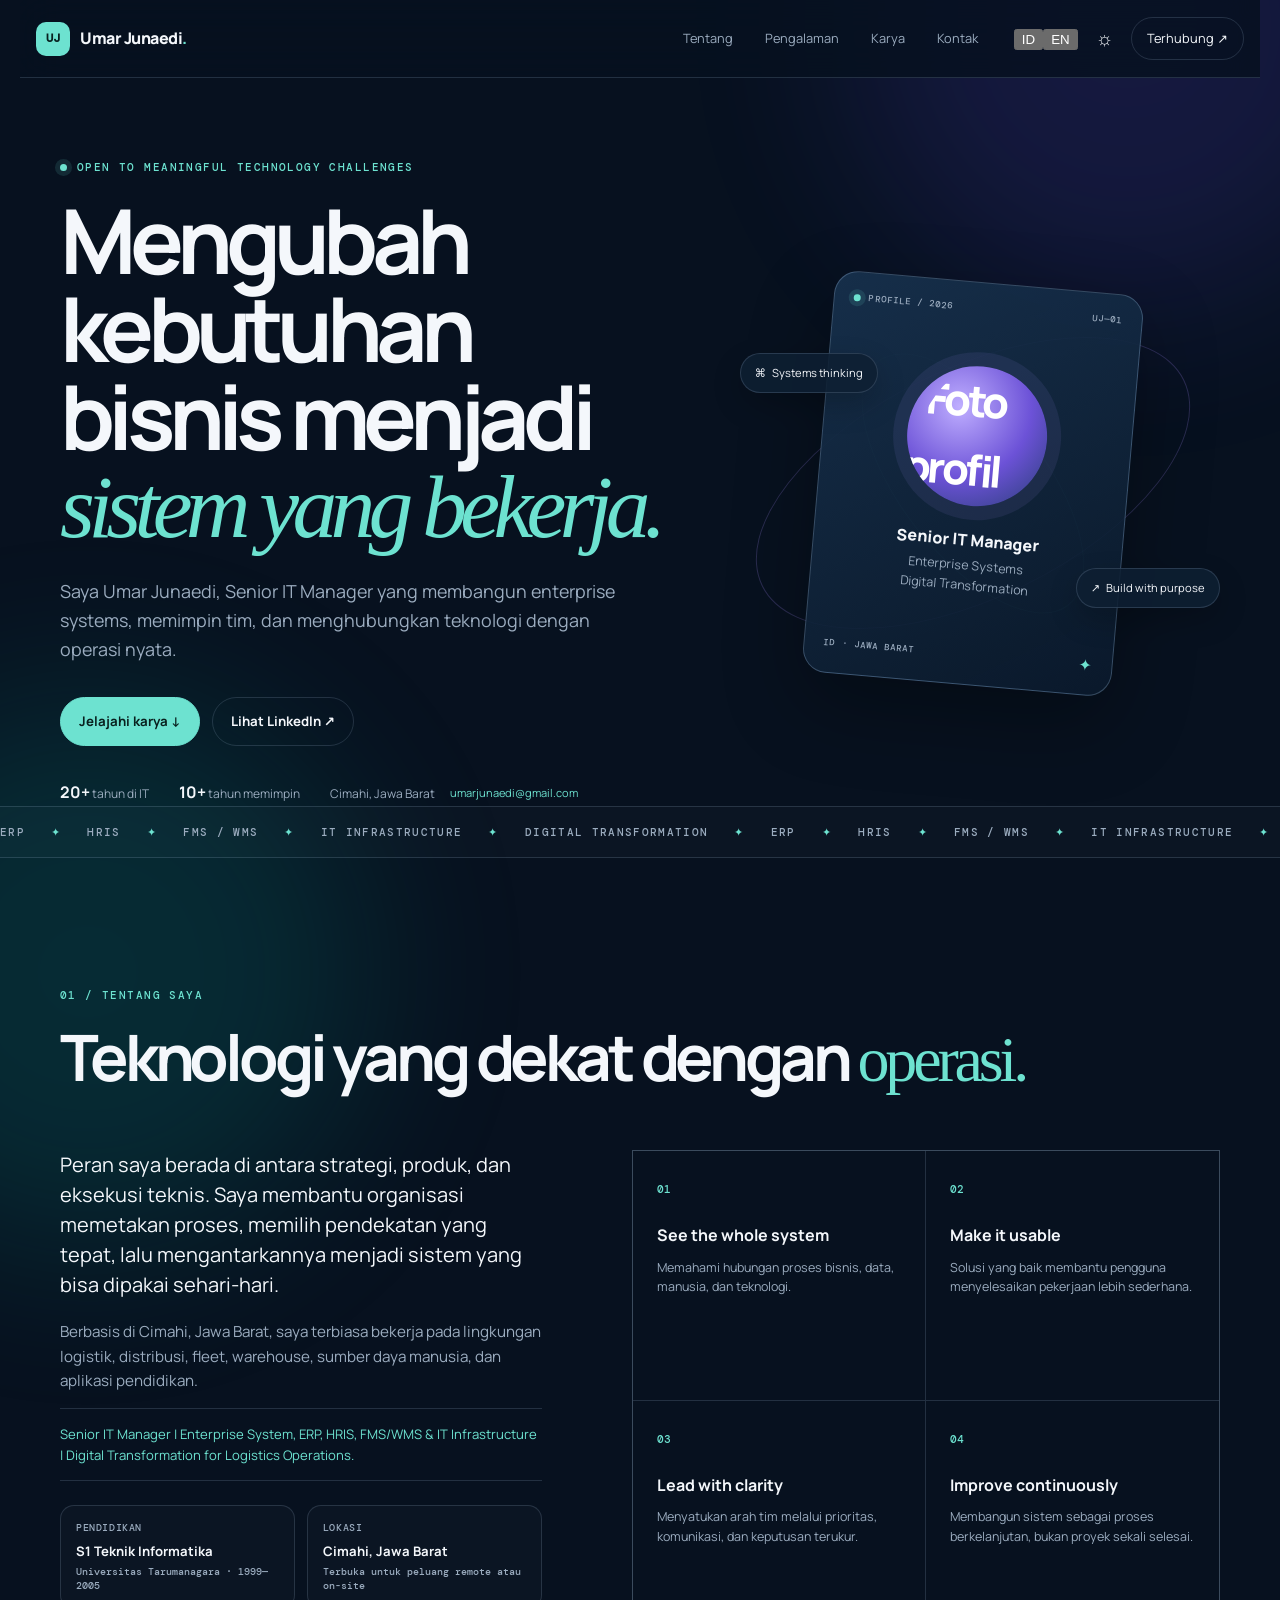
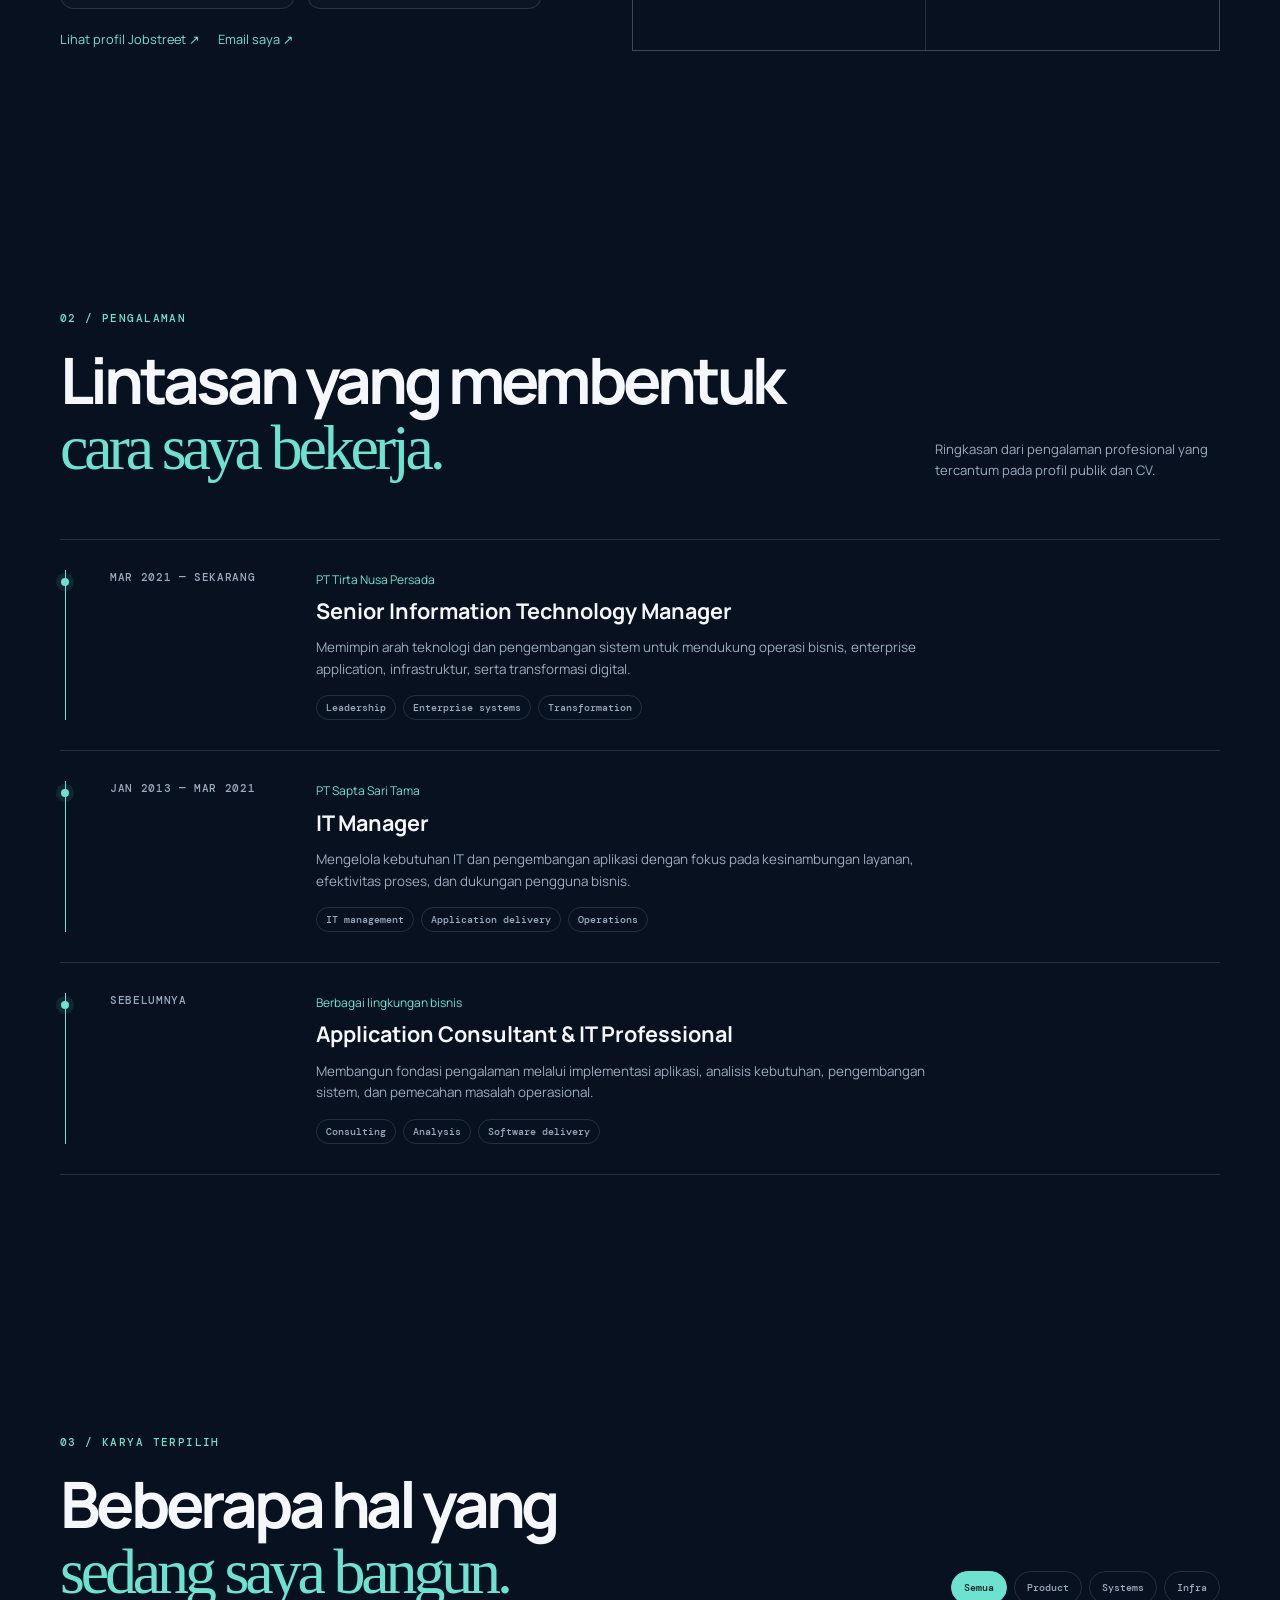
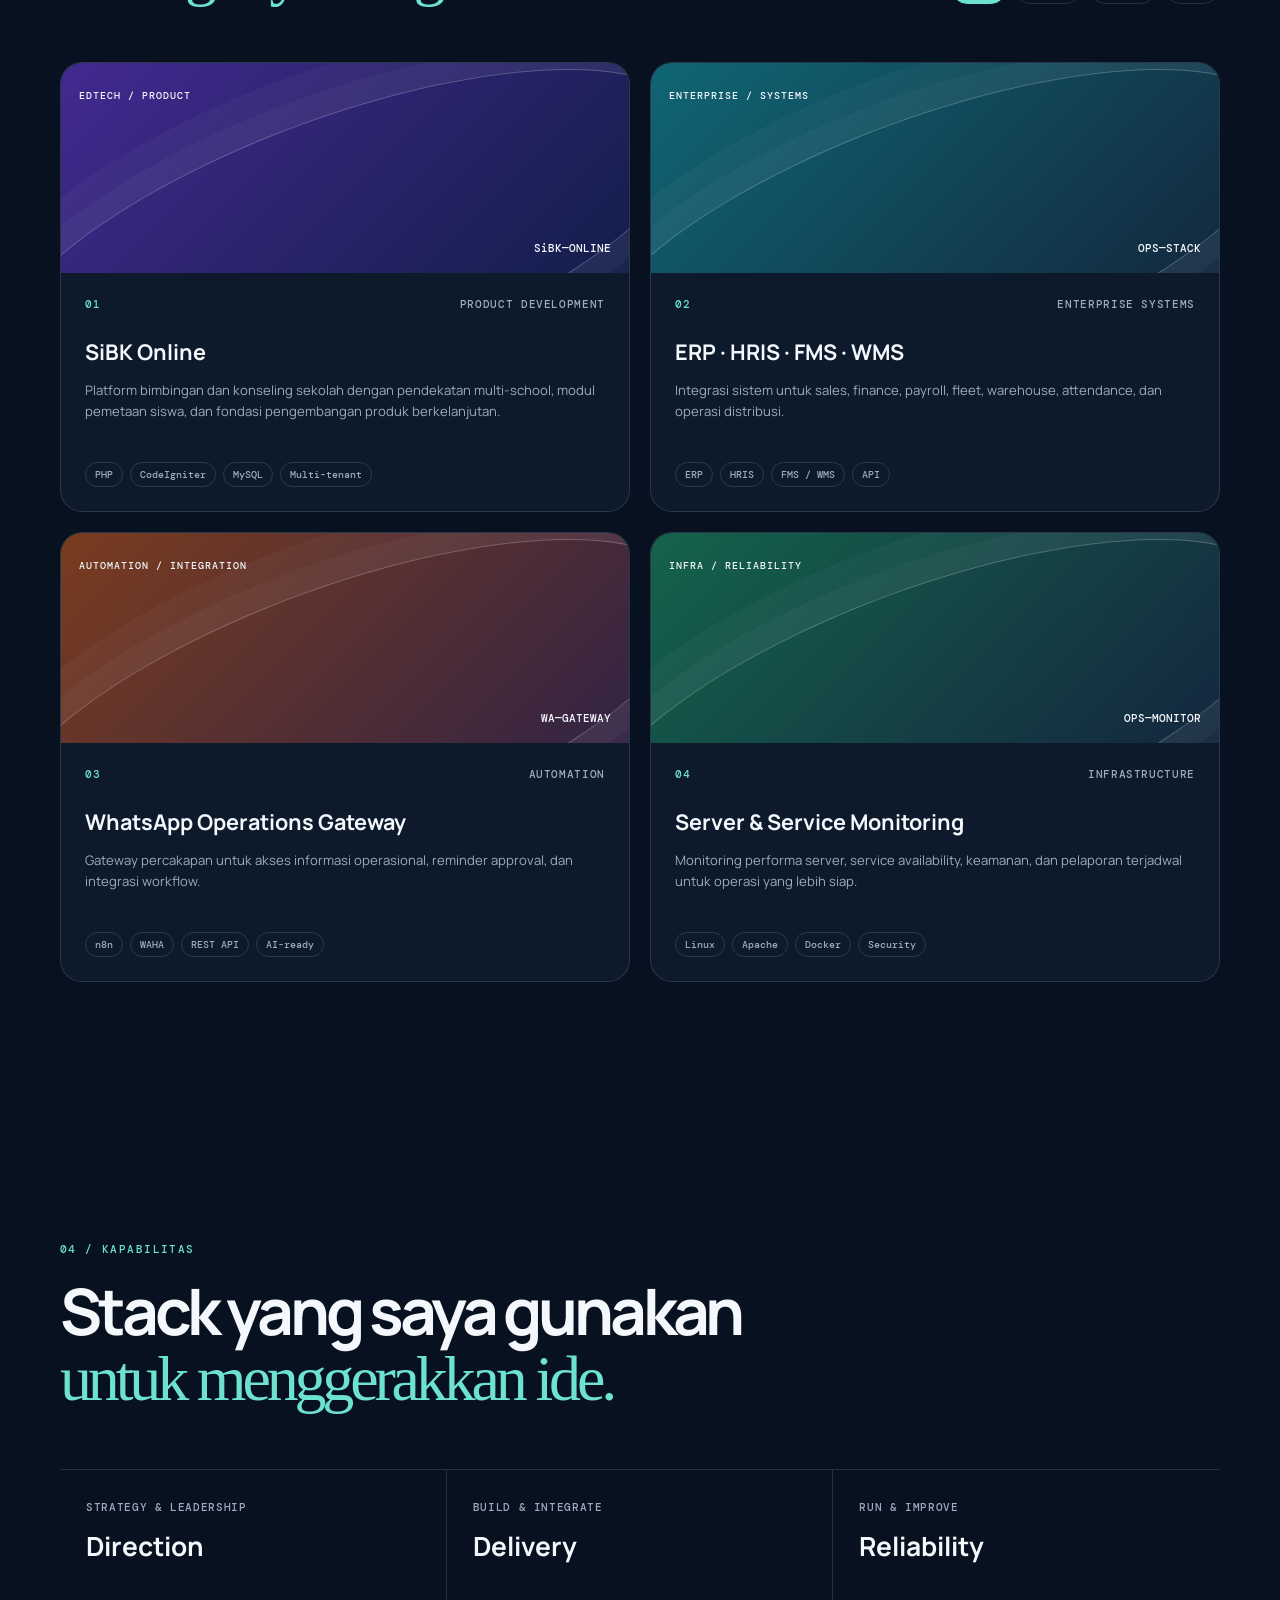
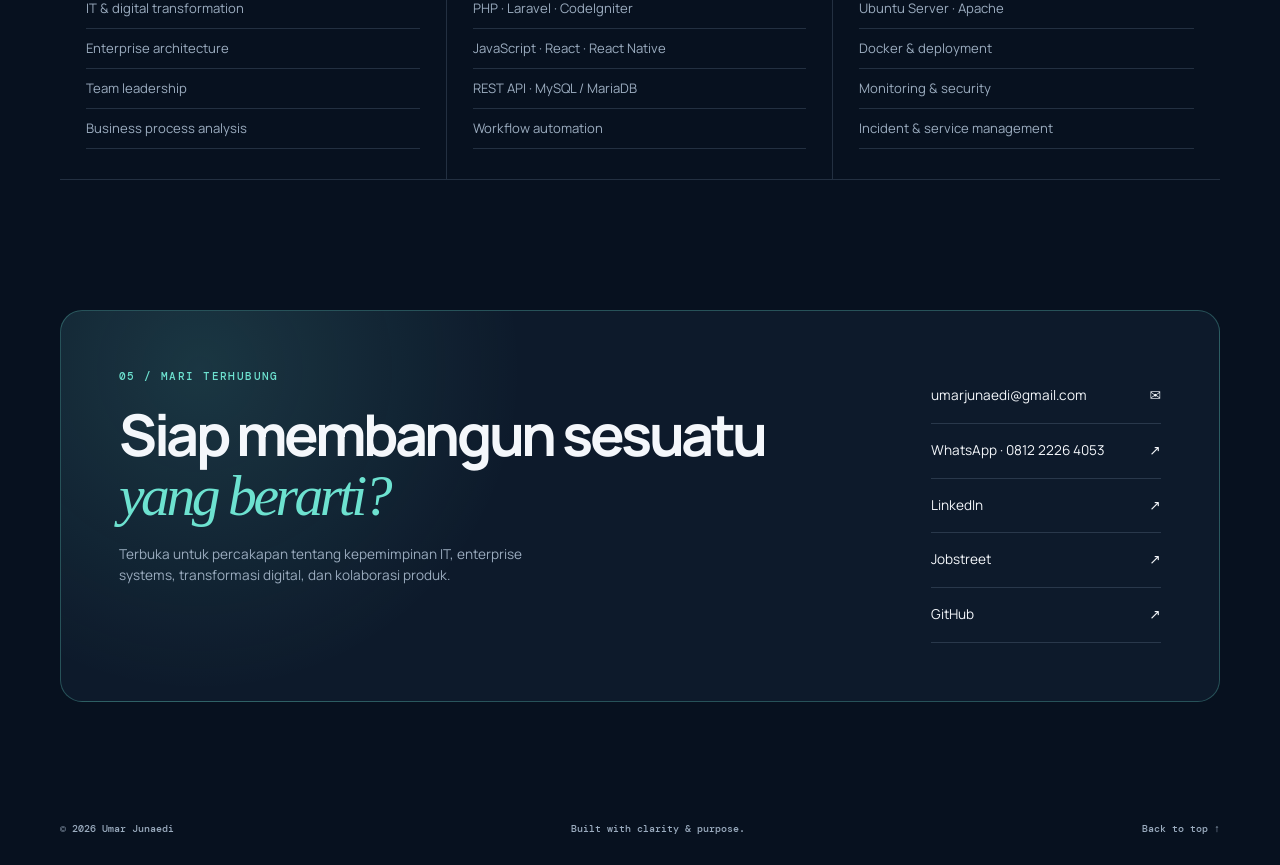
==== commit 7683d6f1: "Add WhatsApp contact and language switcher" ====
--- a/index.html
+++ b/index.html
@@ -20,7 +20,7 @@
   <header class="site-header" id="top">
     <a class="brand" href="#top"><span class="brand-mark">UJ</span><span>Umar Junaedi<span class="brand-dot">.</span></span></a>
     <nav class="desktop-nav" aria-label="Navigasi utama"><a href="#about">Tentang</a><a href="#experience">Pengalaman</a><a href="#work">Karya</a><a href="#contact">Kontak</a></nav>
-    <div class="header-actions"><button class="icon-button" id="theme-toggle" aria-label="Ganti tema">☼</button><a class="header-cta" href="https://www.linkedin.com/in/umar-junaedi-b1b0233a/" target="_blank" rel="noreferrer">Terhubung ↗</a><button class="menu-button" id="menu-toggle" aria-label="Buka menu" aria-expanded="false"><span></span><span></span></button></div>
+    <div class="header-actions"><div class="language-switcher" role="group" aria-label="Pilih bahasa"><button class="language-button is-active" data-language="id" type="button">ID</button><button class="language-button" data-language="en" type="button">EN</button></div><button class="icon-button" id="theme-toggle" aria-label="Ganti tema">☼</button><a class="header-cta" href="https://www.linkedin.com/in/umar-junaedi-b1b0233a/" target="_blank" rel="noreferrer">Terhubung ↗</a><button class="menu-button" id="menu-toggle" aria-label="Buka menu" aria-expanded="false"><span></span><span></span></button></div>
   </header>
   <main>
     <section class="hero section-shell">
@@ -32,7 +32,7 @@
     <section class="section-shell section" id="experience"><div class="section-heading split-heading reveal"><div><p class="eyebrow">02 / Pengalaman</p><h2>Lintasan yang membentuk<br /><span>cara saya bekerja.</span></h2></div><p class="heading-note">Ringkasan dari pengalaman profesional yang tercantum pada profil publik dan CV.</p></div><div class="timeline"><article class="timeline-item reveal"><div class="timeline-marker"></div><div class="timeline-date">Mar 2021 — Sekarang</div><div class="timeline-content"><p class="timeline-company">PT Tirta Nusa Persada</p><h3>Senior Information Technology Manager</h3><p>Memimpin arah teknologi dan pengembangan sistem untuk mendukung operasi bisnis, enterprise application, infrastruktur, serta transformasi digital.</p><div class="tag-row"><span>Leadership</span><span>Enterprise systems</span><span>Transformation</span></div></div></article><article class="timeline-item reveal"><div class="timeline-marker"></div><div class="timeline-date">Jan 2013 — Mar 2021</div><div class="timeline-content"><p class="timeline-company">PT Sapta Sari Tama</p><h3>IT Manager</h3><p>Mengelola kebutuhan IT dan pengembangan aplikasi dengan fokus pada kesinambungan layanan, efektivitas proses, dan dukungan pengguna bisnis.</p><div class="tag-row"><span>IT management</span><span>Application delivery</span><span>Operations</span></div></div></article><article class="timeline-item reveal"><div class="timeline-marker"></div><div class="timeline-date">Sebelumnya</div><div class="timeline-content"><p class="timeline-company">Berbagai lingkungan bisnis</p><h3>Application Consultant & IT Professional</h3><p>Membangun fondasi pengalaman melalui implementasi aplikasi, analisis kebutuhan, pengembangan sistem, dan pemecahan masalah operasional.</p><div class="tag-row"><span>Consulting</span><span>Analysis</span><span>Software delivery</span></div></div></article></div></section>
     <section class="section-shell section work-section" id="work"><div class="section-heading split-heading reveal"><div><p class="eyebrow">03 / Karya terpilih</p><h2>Beberapa hal yang<br /><span>sedang saya bangun.</span></h2></div><div class="filter-group"><button class="filter-button is-active" data-filter="all">Semua</button><button class="filter-button" data-filter="product">Product</button><button class="filter-button" data-filter="systems">Systems</button><button class="filter-button" data-filter="infra">Infra</button></div></div><div class="project-grid"><article class="project-card project-featured reveal" data-category="product"><div class="project-visual visual-purple"><span>EDTECH / PRODUCT</span><b>SiBK—ONLINE</b></div><div class="project-body"><div class="project-meta"><span>01</span><span>Product development</span></div><h3>SiBK Online</h3><p>Platform bimbingan dan konseling sekolah dengan pendekatan multi-school, modul pemetaan siswa, dan fondasi pengembangan produk berkelanjutan.</p><div class="tag-row"><span>PHP</span><span>CodeIgniter</span><span>MySQL</span><span>Multi-tenant</span></div></div></article><article class="project-card reveal" data-category="systems"><div class="project-visual visual-cyan"><span>ENTERPRISE / SYSTEMS</span><b>OPS—STACK</b></div><div class="project-body"><div class="project-meta"><span>02</span><span>Enterprise systems</span></div><h3>ERP · HRIS · FMS · WMS</h3><p>Integrasi sistem untuk sales, finance, payroll, fleet, warehouse, attendance, dan operasi distribusi.</p><div class="tag-row"><span>ERP</span><span>HRIS</span><span>FMS / WMS</span><span>API</span></div></div></article><article class="project-card reveal" data-category="systems"><div class="project-visual visual-orange"><span>AUTOMATION / INTEGRATION</span><b>WA—GATEWAY</b></div><div class="project-body"><div class="project-meta"><span>03</span><span>Automation</span></div><h3>WhatsApp Operations Gateway</h3><p>Gateway percakapan untuk akses informasi operasional, reminder approval, dan integrasi workflow.</p><div class="tag-row"><span>n8n</span><span>WAHA</span><span>REST API</span><span>AI-ready</span></div></div></article><article class="project-card reveal" data-category="infra"><div class="project-visual visual-green"><span>INFRA / RELIABILITY</span><b>OPS—MONITOR</b></div><div class="project-body"><div class="project-meta"><span>04</span><span>Infrastructure</span></div><h3>Server & Service Monitoring</h3><p>Monitoring performa server, service availability, keamanan, dan pelaporan terjadwal untuk operasi yang lebih siap.</p><div class="tag-row"><span>Linux</span><span>Apache</span><span>Docker</span><span>Security</span></div></div></article></div></section>
     <section class="section-shell section"><div class="section-heading reveal"><p class="eyebrow">04 / Kapabilitas</p><h2>Stack yang saya gunakan<br /><span>untuk menggerakkan ide.</span></h2></div><div class="capability-grid reveal"><div><p>Strategy & leadership</p><h3>Direction</h3><ul><li>IT & digital transformation</li><li>Enterprise architecture</li><li>Team leadership</li><li>Business process analysis</li></ul></div><div><p>Build & integrate</p><h3>Delivery</h3><ul><li>PHP · Laravel · CodeIgniter</li><li>JavaScript · React · React Native</li><li>REST API · MySQL / MariaDB</li><li>Workflow automation</li></ul></div><div><p>Run & improve</p><h3>Reliability</h3><ul><li>Ubuntu Server · Apache</li><li>Docker & deployment</li><li>Monitoring & security</li><li>Incident & service management</li></ul></div></div></section>
-    <section class="section-shell contact-section" id="contact"><div class="contact-card reveal"><div><p class="eyebrow">05 / Mari terhubung</p><h2>Siap membangun sesuatu<br /><em>yang berarti?</em></h2><p>Terbuka untuk percakapan tentang kepemimpinan IT, enterprise systems, transformasi digital, dan kolaborasi produk.</p></div><div class="contact-links"><a href="mailto:umarjunaedi@gmail.com"><span>umarjunaedi@gmail.com</span><span>✉</span></a><a href="https://www.linkedin.com/in/umar-junaedi-b1b0233a/" target="_blank" rel="noreferrer"><span>LinkedIn</span><span>↗</span></a><a href="https://id.jobstreet.com/id/profiles/umar-junaedi-dJKS6WzvSw" target="_blank" rel="noreferrer"><span>Jobstreet</span><span>↗</span></a><a href="https://github.com/oemjoen" target="_blank" rel="noreferrer"><span>GitHub</span><span>↗</span></a></div></div></section>
+    <section class="section-shell contact-section" id="contact"><div class="contact-card reveal"><div><p class="eyebrow">05 / Mari terhubung</p><h2>Siap membangun sesuatu<br /><em>yang berarti?</em></h2><p>Terbuka untuk percakapan tentang kepemimpinan IT, enterprise systems, transformasi digital, dan kolaborasi produk.</p></div><div class="contact-links"><a href="mailto:umarjunaedi@gmail.com"><span>umarjunaedi@gmail.com</span><span>✉</span></a><a href="https://wa.me/6281222264053" target="_blank" rel="noreferrer"><span>WhatsApp · 0812 2226 4053</span><span>↗</span></a><a href="https://www.linkedin.com/in/umar-junaedi-b1b0233a/" target="_blank" rel="noreferrer"><span>LinkedIn</span><span>↗</span></a><a href="https://id.jobstreet.com/id/profiles/umar-junaedi-dJKS6WzvSw" target="_blank" rel="noreferrer"><span>Jobstreet</span><span>↗</span></a><a href="https://github.com/oemjoen" target="_blank" rel="noreferrer"><span>GitHub</span><span>↗</span></a></div></div></section>
   </main>
   <footer class="site-footer section-shell"><span>© <span id="year"></span> Umar Junaedi</span><span>Built with clarity & purpose.</span><a href="#top">Back to top ↑</a></footer>
   <script src="script.js" defer></script>
--- a/styles.css
+++ b/styles.css
@@ -1,2 +1,6 @@
 @import url('https://fonts.googleapis.com/css2?family=DM+Mono:wght@400;500&family=Manrope:wght@400;500;600;700;800&display=swap');
 :root{--bg:#07111f;--panel:#0d1a2b;--panel-2:#11233a;--text:#f4f7fb;--muted:#9bacbf;--line:rgba(185,213,239,.16);--cyan:#6de2d0;--purple:#a98cff;--orange:#ffb36b;--radius:22px;color-scheme:dark}*{box-sizing:border-box}html{scroll-behavior:smooth}body{margin:0;background:var(--bg);color:var(--text);font-family:Manrope,system-ui,sans-serif;line-height:1.6;overflow-x:hidden}body.light{--bg:#f5f8fb;--panel:#fff;--panel-2:#eaf0f5;--text:#112033;--muted:#52647b;--line:rgba(17,32,51,.14);color-scheme:light}.ambient{position:fixed;z-index:-1;width:35rem;height:35rem;border-radius:50%;filter:blur(90px);opacity:.14;pointer-events:none}.ambient-one{background:#694dff;top:-16rem;right:-8rem}.ambient-two{background:#00c9b4;bottom:-22rem;left:-12rem}.section-shell{width:min(1160px,calc(100% - 48px));margin-inline:auto}.site-header{position:sticky;top:0;z-index:10;display:flex;align-items:center;justify-content:space-between;width:min(1240px,calc(100% - 32px));height:78px;margin:auto;padding:0 16px;background:color-mix(in srgb,var(--bg) 84%,transparent);backdrop-filter:blur(18px);border-bottom:1px solid var(--line)}.brand{display:flex;align-items:center;gap:10px;color:var(--text);font-weight:800;text-decoration:none;letter-spacing:-.03em}.brand-mark{display:grid;place-items:center;width:34px;height:34px;border-radius:10px;background:var(--cyan);color:#08201f;font-family:'DM Mono',monospace;font-size:.78rem}.brand-dot{color:var(--cyan)}.desktop-nav{display:flex;gap:32px;margin-left:auto;margin-right:36px}.desktop-nav a,.header-cta,.site-footer a{color:var(--muted);font-size:.8rem;text-decoration:none;transition:.2s}.desktop-nav a:hover,.site-footer a:hover{color:var(--text)}.header-actions{display:flex;gap:12px;align-items:center}.header-cta{padding:10px 15px;border:1px solid var(--line);border-radius:999px;color:var(--text)}.header-cta:hover{border-color:var(--cyan)}.icon-button,.menu-button{border:0;background:none;color:var(--text);cursor:pointer}.icon-button{font-size:1.2rem}.menu-button{display:none}.section{padding-block:130px}.hero{display:grid;grid-template-columns:1.1fr .9fr;min-height:670px;align-items:center;gap:60px;padding-top:82px}.eyebrow{display:flex;align-items:center;gap:10px;margin:0 0 22px;color:var(--cyan);font:500 .68rem 'DM Mono',monospace;letter-spacing:.13em;text-transform:uppercase}.pulse,.status-dot{display:inline-block;width:7px;height:7px;border-radius:50%;background:var(--cyan);box-shadow:0 0 0 5px rgba(109,226,208,.12)}h1,h2,h3,p{margin-top:0}h1{max-width:720px;margin-bottom:26px;font-size:clamp(3rem,7vw,6.4rem);line-height:.98;letter-spacing:-.075em}h1 em,h2 span,.contact-card em{font-family:Georgia,serif;font-weight:400;color:var(--cyan)}.hero-lead{max-width:570px;color:var(--muted);font-size:1.12rem}.hero-actions{display:flex;gap:12px;margin:34px 0}.button{display:inline-flex;align-items:center;gap:12px;padding:13px 18px;border:1px solid var(--line);border-radius:999px;color:var(--text);font-size:.83rem;font-weight:700;text-decoration:none;transition:.2s}.button-primary{background:var(--cyan);border-color:var(--cyan);color:#09201e}.button-primary:hover{transform:translateY(-2px)}.button-ghost:hover{border-color:var(--cyan)}.hero-meta{display:flex;align-items:center;gap:15px;color:var(--muted);font-size:.75rem}.hero-meta strong{color:var(--text);font-size:1rem}.meta-divider{height:16px;border-left:1px solid var(--line)}.hero-visual{position:relative;min-height:480px;display:grid;place-items:center}.profile-card{position:relative;z-index:1;width:min(310px,80%);padding:19px;background:linear-gradient(150deg,rgba(23,48,76,.94),rgba(11,26,44,.9));border:1px solid rgba(173,210,243,.26);border-radius:24px;box-shadow:0 30px 80px rgba(0,0,0,.32);transform:rotate(5deg)}.profile-card-top,.profile-card-bottom{display:flex;align-items:center;gap:8px;color:var(--muted);font:500 .56rem 'DM Mono',monospace;letter-spacing:.12em}.profile-card-code{margin-left:auto}.avatar{display:grid;place-items:center;width:140px;height:140px;margin:52px auto 22px;border-radius:50%;background:radial-gradient(circle at 36% 30%,#bfaeff,#6c52d7 54%,#273d74);color:#fff;font-size:2.7rem;font-weight:800;letter-spacing:-.08em;box-shadow:0 0 0 14px rgba(169,140,255,.09)}.profile-role,.profile-focus{margin-bottom:2px;text-align:center}.profile-role{font-weight:800}.profile-focus{color:var(--muted);font-size:.78rem}.profile-card-bottom{justify-content:space-between;margin-top:48px}.profile-card-bottom span:last-child{color:var(--cyan);font-size:1rem}.orbit{position:absolute;border:1px solid rgba(169,140,255,.22);border-radius:50%;transform:rotate(-26deg)}.orbit-large{width:470px;height:230px}.orbit-small{width:310px;height:145px;border-color:rgba(109,226,208,.2);transform:rotate(52deg)}.float-chip{position:absolute;z-index:2;padding:10px 14px;border:1px solid var(--line);border-radius:999px;background:rgba(14,31,51,.88);color:var(--text);font-size:.7rem;box-shadow:0 12px 30px rgba(0,0,0,.2)}.chip-system{top:23%;left:3%}.chip-build{right:0;bottom:24%}.marquee-band{overflow:hidden;padding:18px 0;border-block:1px solid var(--line);background:rgba(255,255,255,.02);color:var(--muted);font:500 .7rem 'DM Mono',monospace;letter-spacing:.12em;white-space:nowrap}.marquee-track{display:flex;align-items:center;gap:26px;width:max-content;animation:scroll 32s linear infinite}.marquee-band i{font-style:normal;color:var(--cyan)}@keyframes scroll{to{transform:translateX(-50%)}}.section-heading{margin-bottom:58px}.section-heading h2{margin:0;font-size:clamp(2.25rem,5vw,4.3rem);line-height:1.02;letter-spacing:-.065em}.split-heading{display:flex;align-items:end;justify-content:space-between;gap:40px}.heading-note{max-width:285px;margin:0;color:var(--muted);font-size:.82rem}.about-grid{display:grid;grid-template-columns:.9fr 1.1fr;gap:90px}.about-copy{color:var(--muted);font-size:.95rem}.large-copy{color:var(--text);font-size:1.25rem;line-height:1.5}.text-link{display:inline-block;margin-top:20px;color:var(--cyan);font-size:.8rem;text-decoration:none}.principles-grid{display:grid;grid-template-columns:1fr 1fr;gap:1px;background:var(--line);border:1px solid var(--line)}.principles-grid article{min-height:185px;padding:24px;background:var(--bg)}.principles-grid span{color:var(--cyan);font:500 .7rem 'DM Mono',monospace}.principles-grid h3{margin:22px 0 9px;font-size:1rem}.principles-grid p{margin:0;color:var(--muted);font-size:.78rem}.timeline{border-top:1px solid var(--line)}.timeline-item{display:grid;grid-template-columns:24px 180px 1fr;gap:26px;padding:30px 0;border-bottom:1px solid var(--line)}.timeline-marker{position:relative;border-left:1px solid var(--cyan);margin-left:5px}.timeline-marker:after{content:'';position:absolute;top:8px;left:-5px;width:8px;height:8px;border-radius:50%;background:var(--cyan);box-shadow:0 0 0 5px rgba(109,226,208,.1)}.timeline-date,.project-meta,.capability-grid>div>p{color:var(--muted);font:500 .67rem 'DM Mono',monospace;text-transform:uppercase;letter-spacing:.06em}.timeline-company{margin-bottom:5px;color:var(--cyan);font-size:.75rem}.timeline-content h3{margin-bottom:9px;font-size:1.35rem}.timeline-content>p:not(.timeline-company){max-width:650px;margin-bottom:15px;color:var(--muted);font-size:.84rem}.tag-row{display:flex;flex-wrap:wrap;gap:7px}.tag-row span{padding:5px 9px;border:1px solid var(--line);border-radius:999px;color:var(--muted);font:500 .61rem 'DM Mono',monospace}.filter-group{display:flex;flex-wrap:wrap;gap:7px}.filter-button{padding:9px 12px;border:1px solid var(--line);border-radius:999px;background:transparent;color:var(--muted);cursor:pointer;font:500 .65rem 'DM Mono',monospace}.filter-button.is-active,.filter-button:hover{background:var(--cyan);border-color:var(--cyan);color:#09201e}.project-grid{display:grid;grid-template-columns:1fr 1fr;gap:20px}.project-card{overflow:hidden;border:1px solid var(--line);border-radius:var(--radius);background:var(--panel);transition:.25s}.project-card:hover{transform:translateY(-6px);border-color:rgba(109,226,208,.5)}.project-card.is-hidden{display:none}.project-visual{position:relative;height:210px;padding:18px;overflow:hidden}.project-visual>span{position:relative;z-index:2;font:500 .62rem 'DM Mono',monospace;letter-spacing:.1em}.project-visual>b{position:absolute;right:18px;bottom:18px;font:500 .7rem 'DM Mono',monospace}.visual-purple{background:linear-gradient(135deg,#432990,#121e49)}.visual-cyan{background:linear-gradient(135deg,#0f6674,#13283e)}.visual-orange{background:linear-gradient(135deg,#7a3c1f,#322344)}.visual-green{background:linear-gradient(135deg,#14634c,#14263e)}.visual-purple:after,.visual-cyan:after,.visual-orange:after,.visual-green:after{content:'';position:absolute;inset:25% -15% -45%;border:1px solid rgba(255,255,255,.25);border-radius:50%;transform:rotate(-20deg);box-shadow:0 0 0 24px rgba(255,255,255,.03),0 0 0 48px rgba(255,255,255,.03)}.project-body{padding:24px}.project-meta{display:flex;justify-content:space-between;margin-bottom:24px}.project-meta span:first-child{color:var(--cyan)}.project-body h3{margin-bottom:10px;font-size:1.35rem}.project-body p{min-height:62px;margin-bottom:20px;color:var(--muted);font-size:.82rem}.capability-grid{display:grid;grid-template-columns:repeat(3,1fr);border-top:1px solid var(--line);border-bottom:1px solid var(--line)}.capability-grid>div{padding:30px 26px;border-right:1px solid var(--line)}.capability-grid>div:last-child{border:0}.capability-grid h3{font-size:1.65rem;margin:8px 0 22px}.capability-grid ul{padding:0;margin:0;list-style:none;color:var(--muted);font-size:.82rem}.capability-grid li{padding:9px 0;border-bottom:1px solid var(--line)}.contact-section{padding-bottom:100px}.contact-card{display:flex;justify-content:space-between;gap:60px;padding:58px;border:1px solid rgba(109,226,208,.28);border-radius:var(--radius);background:radial-gradient(circle at 12% 15%,rgba(109,226,208,.14),transparent 30%),var(--panel)}.contact-card h2{margin:0 0 18px;font-size:clamp(2rem,4.5vw,4rem);line-height:1.02;letter-spacing:-.06em}.contact-card p:not(.eyebrow){max-width:460px;color:var(--muted);font-size:.85rem}.contact-links{display:flex;flex-direction:column;min-width:230px}.contact-links a{display:flex;justify-content:space-between;padding:16px 0;border-bottom:1px solid var(--line);color:var(--text);font-size:.85rem;text-decoration:none}.contact-links a:hover{color:var(--cyan)}.site-footer{display:flex;justify-content:space-between;gap:20px;padding:20px 0 30px;color:var(--muted);font:500 .65rem 'DM Mono',monospace}.site-footer a{font:inherit}.reveal{opacity:0;transform:translateY(22px);transition:opacity .7s ease,transform .7s ease}.reveal.visible{opacity:1;transform:none}.reveal-delay{transition-delay:.12s}@media(max-width:800px){.section-shell{width:min(100% - 32px,600px)}.site-header{height:68px}.desktop-nav{display:none;position:absolute;top:68px;left:0;right:0;flex-direction:column;gap:0;margin:0;padding:12px 20px;background:var(--panel);border-bottom:1px solid var(--line)}.desktop-nav.is-open{display:flex}.desktop-nav a{padding:12px}.header-cta{display:none}.menu-button{display:flex;flex-direction:column;gap:5px;padding:8px}.menu-button span{display:block;width:20px;height:1px;background:var(--text)}.hero{grid-template-columns:1fr;min-height:auto;padding-top:75px;padding-bottom:70px}.hero-visual{min-height:390px}.hero-meta{flex-wrap:wrap}.hero-meta i{display:none}.section{padding-block:85px}.about-grid,.project-grid{grid-template-columns:1fr;gap:34px}.split-heading{display:block}.heading-note{margin-top:22px}.timeline-item{grid-template-columns:18px 1fr;gap:18px}.timeline-date{grid-column:2}.timeline-content{grid-column:2}.timeline-marker{grid-row:1 / span 3}.capability-grid{grid-template-columns:1fr}.capability-grid>div{border-right:0;border-bottom:1px solid var(--line)}.contact-card{display:block;padding:32px 24px}.contact-links{margin-top:34px}.site-footer{flex-wrap:wrap}.chip-system{left:-2%}.chip-build{right:-2%}}@media(prefers-reduced-motion:reduce){*,*::before,*::after{scroll-behavior:auto!important;animation:none!important;transition:none!important}}
+
+
+/* Profile and contact additions */
+.avatar{overflow:hidden;padding:0}.avatar img{display:block;width:100%;height:100%;object-fit:cover;border-radius:50%}.email-link{color:var(--cyan);font-size:.69rem;text-decoration:none;white-space:nowrap}.email-link:hover{text-decoration:underline}.profile-headline{max-width:620px;padding:15px 0;border-block:1px solid var(--line);color:var(--cyan);font-size:.82rem;line-height:1.55}.profile-facts{display:grid;grid-template-columns:1fr 1fr;gap:12px;margin-top:24px}.profile-facts>div{padding:15px;border:1px solid var(--line);border-radius:14px;background:rgba(255,255,255,.02)}.profile-facts span,.profile-facts small{display:block;color:var(--muted);font:500 .61rem 'DM Mono',monospace;text-transform:uppercase;letter-spacing:.06em}.profile-facts strong{display:block;margin:7px 0 3px;color:var(--text);font-size:.82rem}.profile-facts small{text-transform:none;letter-spacing:0;font-size:.62rem;line-height:1.4}.secondary-link{margin-left:18px}@media(max-width:800px){.hero-meta .email-link{width:100%}.profile-facts{grid-template-columns:1fr}.secondary-link{margin-left:0;margin-top:12px}}
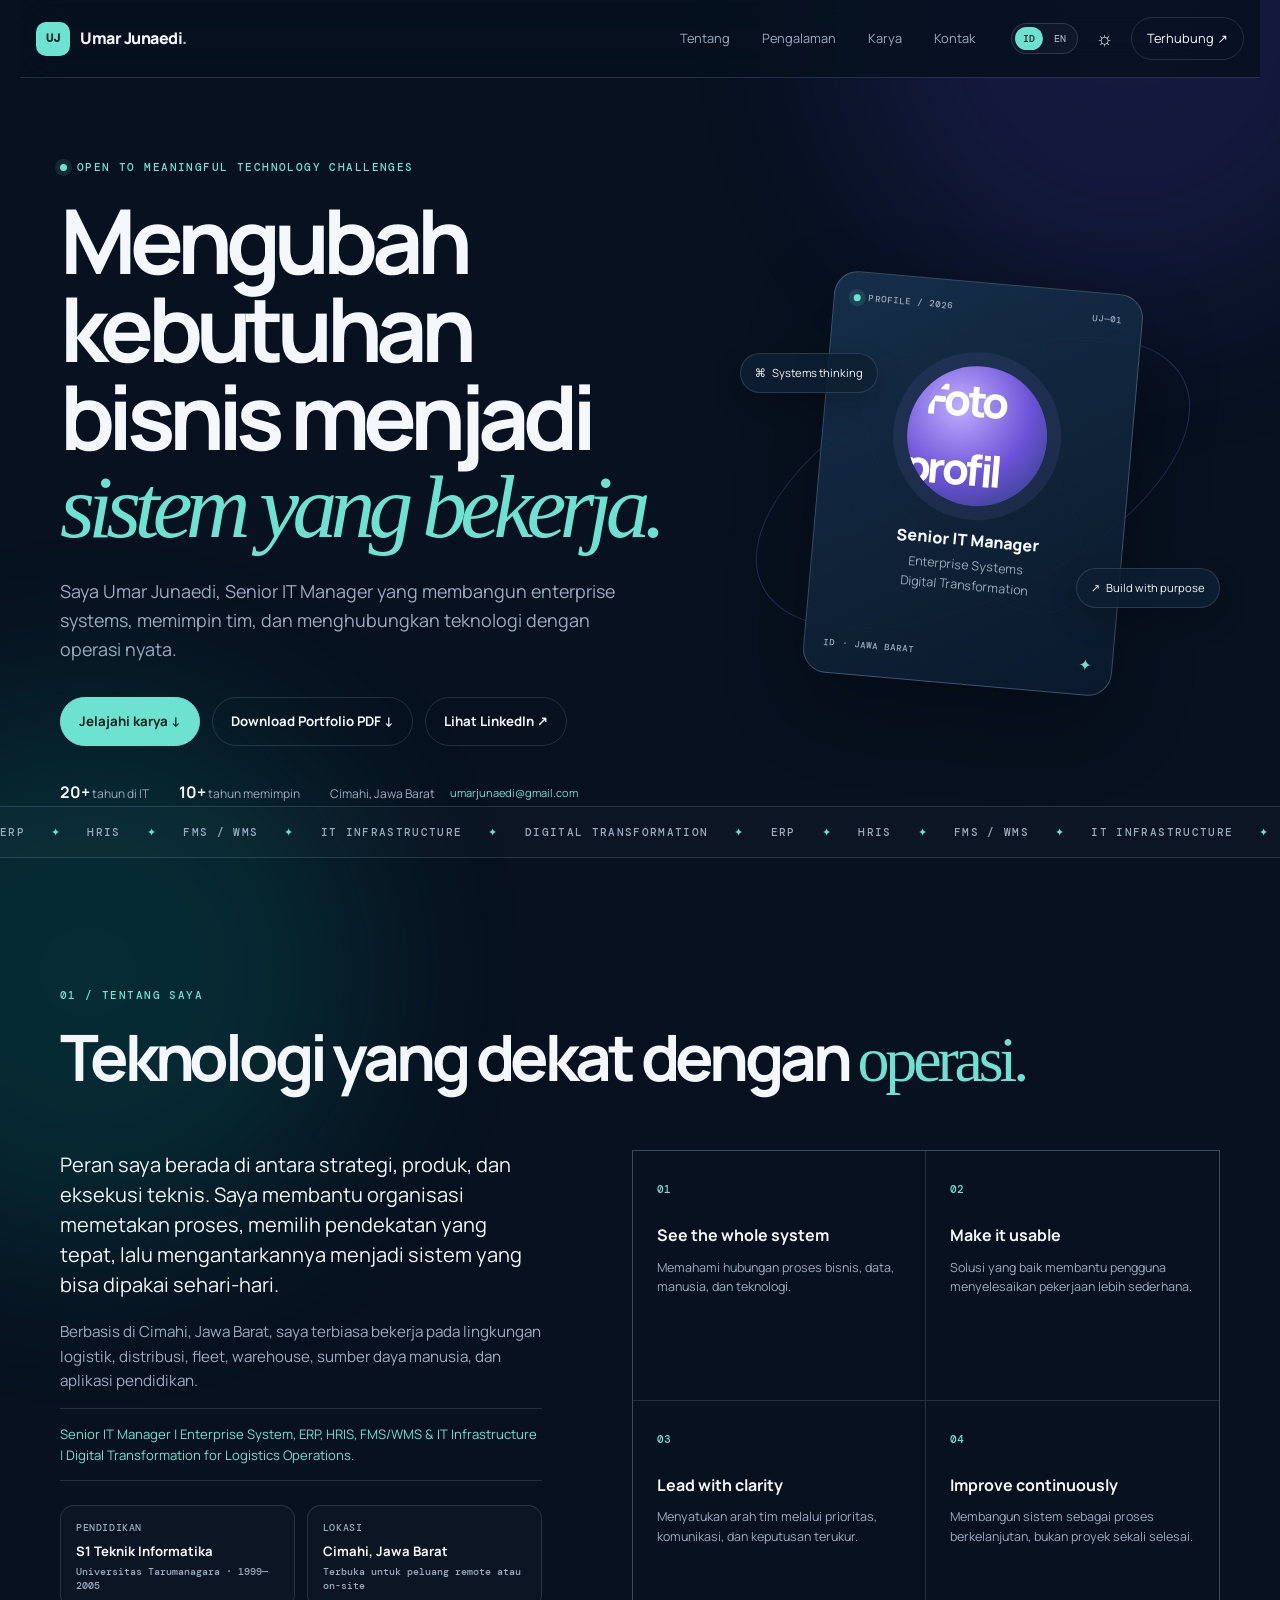
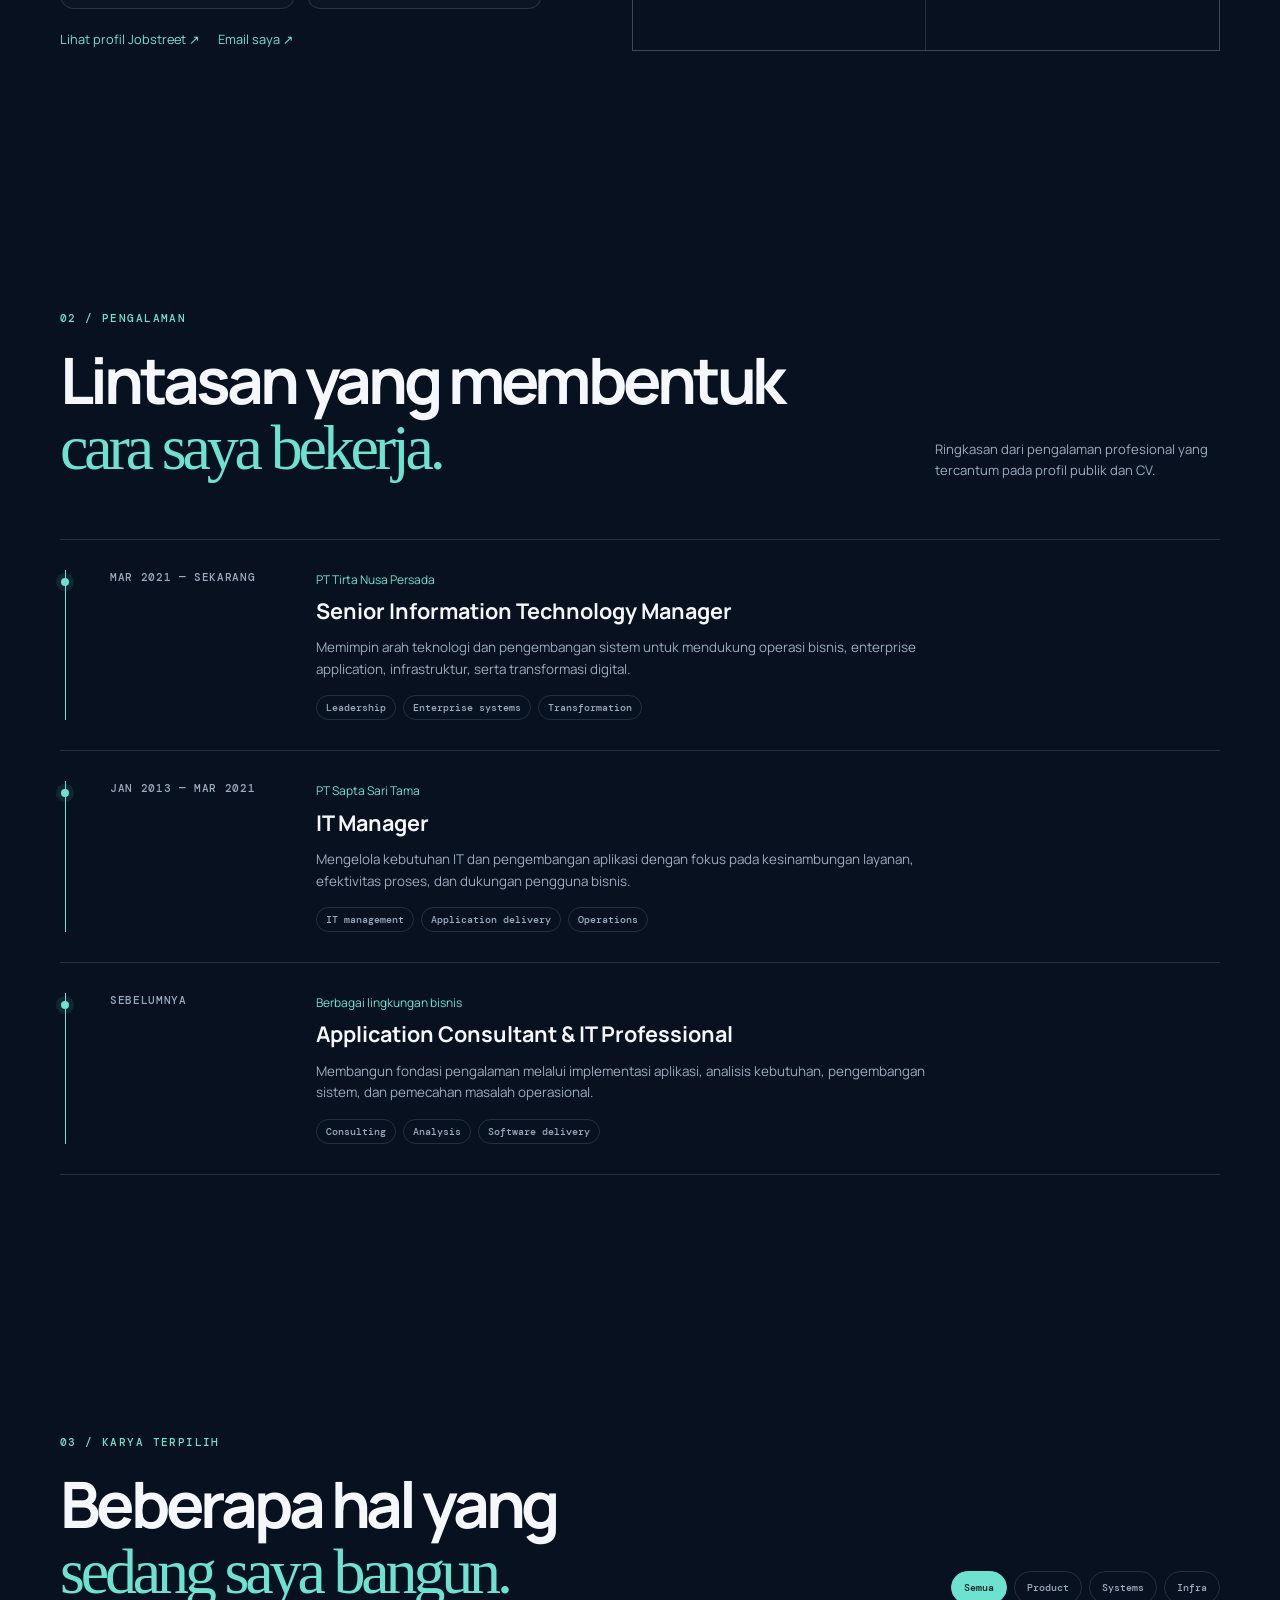
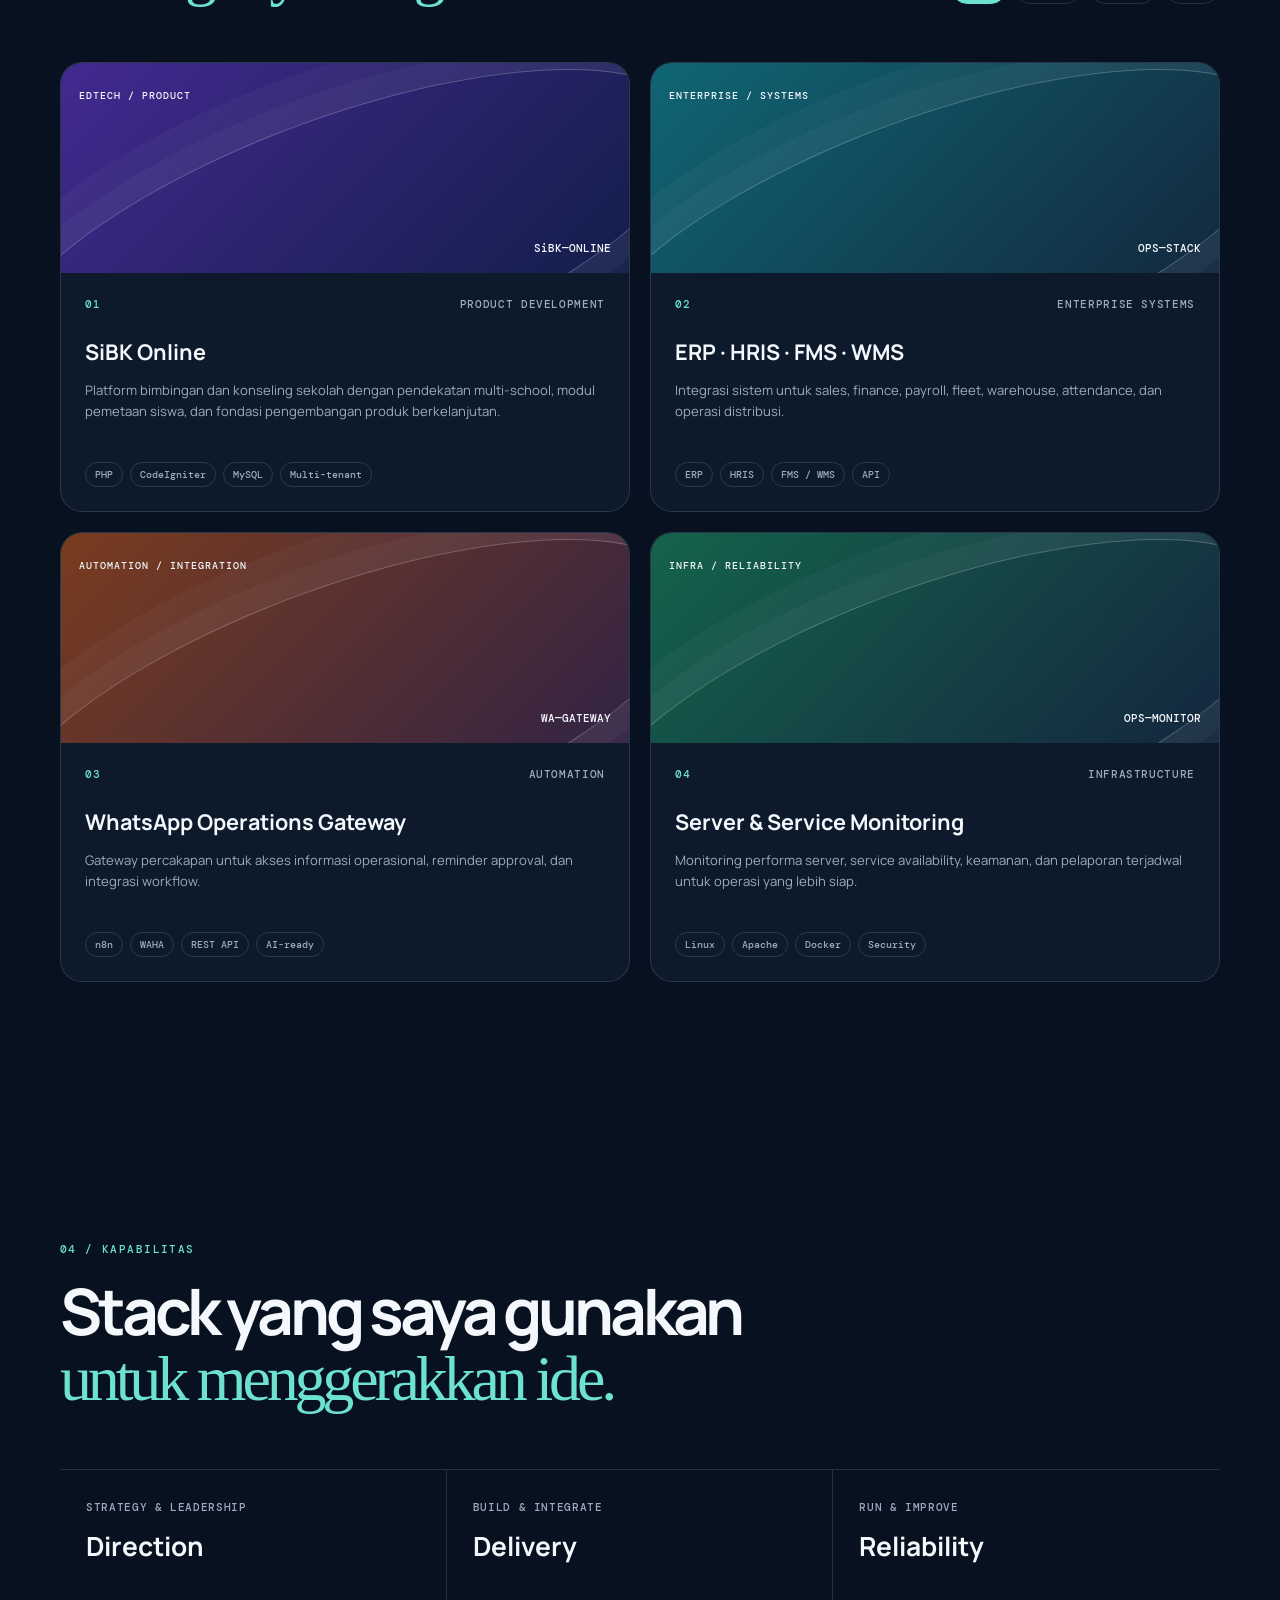
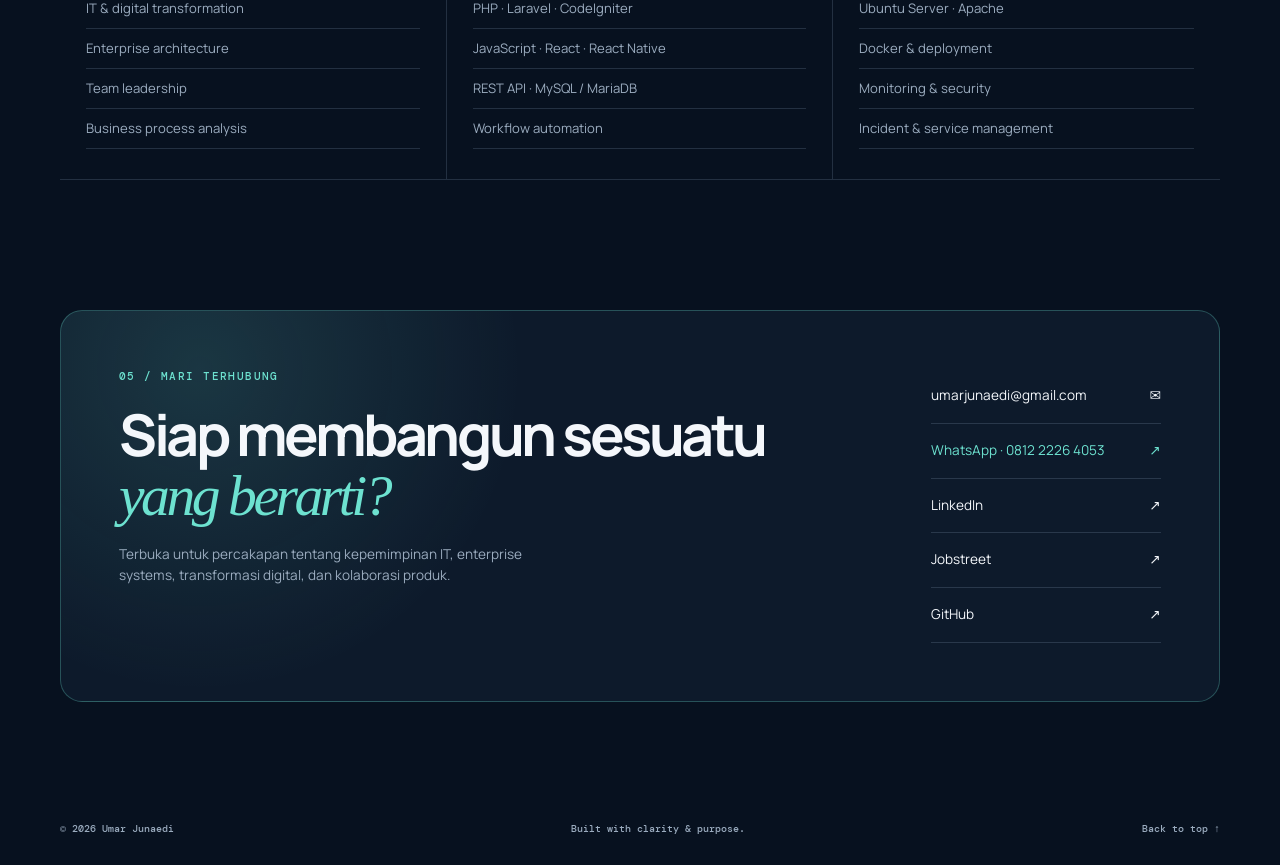
==== commit 70867af5: "Add portfolio PDF download link" ====
--- a/index.html
+++ b/index.html
@@ -24,7 +24,7 @@
   </header>
   <main>
     <section class="hero section-shell">
-      <div class="hero-copy reveal"><p class="eyebrow"><span class="pulse"></span> Open to meaningful technology challenges</p><h1>Mengubah kebutuhan bisnis menjadi <em>sistem yang bekerja.</em></h1><p class="hero-lead">Saya Umar Junaedi, Senior IT Manager yang membangun enterprise systems, memimpin tim, dan menghubungkan teknologi dengan operasi nyata.</p><div class="hero-actions"><a class="button button-primary" href="#work">Jelajahi karya ↓</a><a class="button button-ghost" href="https://www.linkedin.com/in/umar-junaedi-b1b0233a/" target="_blank" rel="noreferrer">Lihat LinkedIn ↗</a></div><div class="hero-meta"><span><strong>20+</strong> tahun di IT</span><i></i><span><strong>10+</strong> tahun memimpin</span><i></i><span>Cimahi, Jawa Barat</span><a class="email-link" href="mailto:umarjunaedi@gmail.com">umarjunaedi@gmail.com</a></div></div>
+      <div class="hero-copy reveal"><p class="eyebrow"><span class="pulse"></span> Open to meaningful technology challenges</p><h1>Mengubah kebutuhan bisnis menjadi <em>sistem yang bekerja.</em></h1><p class="hero-lead">Saya Umar Junaedi, Senior IT Manager yang membangun enterprise systems, memimpin tim, dan menghubungkan teknologi dengan operasi nyata.</p><div class="hero-actions"><a class="button button-primary" href="#work">Jelajahi karya ↓</a><a class="button button-ghost pdf-link" href="Umar-Junaedi-Portfolio.pdf" download>Download Portfolio PDF ↓</a><a class="button button-ghost" href="https://www.linkedin.com/in/umar-junaedi-b1b0233a/" target="_blank" rel="noreferrer">Lihat LinkedIn ↗</a></div><div class="hero-meta"><span><strong>20+</strong> tahun di IT</span><i></i><span><strong>10+</strong> tahun memimpin</span><i></i><span>Cimahi, Jawa Barat</span><a class="email-link" href="mailto:umarjunaedi@gmail.com">umarjunaedi@gmail.com</a></div></div>
       <div class="hero-visual reveal reveal-delay"><div class="orbit orbit-large"></div><div class="orbit orbit-small"></div><div class="profile-card"><div class="profile-card-top"><span class="status-dot"></span><span>PROFILE / 2026</span><span class="profile-card-code">UJ—01</span></div><div class="avatar"><img src="https://avatars.githubusercontent.com/u/15389566?v=4" alt="Foto profil Umar Junaedi" /></div><p class="profile-role">Senior IT Manager</p><p class="profile-focus">Enterprise Systems<br />Digital Transformation</p><div class="profile-card-bottom"><span>ID · JAWA BARAT</span><span>✦</span></div></div><div class="float-chip chip-system">⌘ &nbsp; Systems thinking</div><div class="float-chip chip-build">↗ &nbsp; Build with purpose</div></div>
     </section>
     <section class="marquee-band" aria-label="Area keahlian"><div class="marquee-track"><span>ERP</span><i>✦</i><span>HRIS</span><i>✦</i><span>FMS / WMS</span><i>✦</i><span>IT INFRASTRUCTURE</span><i>✦</i><span>DIGITAL TRANSFORMATION</span><i>✦</i><span>ERP</span><i>✦</i><span>HRIS</span><i>✦</i><span>FMS / WMS</span><i>✦</i><span>IT INFRASTRUCTURE</span><i>✦</i></div></section>
--- a/styles.css
+++ b/styles.css
@@ -4,3 +4,7 @@
 
 /* Profile and contact additions */
 .avatar{overflow:hidden;padding:0}.avatar img{display:block;width:100%;height:100%;object-fit:cover;border-radius:50%}.email-link{color:var(--cyan);font-size:.69rem;text-decoration:none;white-space:nowrap}.email-link:hover{text-decoration:underline}.profile-headline{max-width:620px;padding:15px 0;border-block:1px solid var(--line);color:var(--cyan);font-size:.82rem;line-height:1.55}.profile-facts{display:grid;grid-template-columns:1fr 1fr;gap:12px;margin-top:24px}.profile-facts>div{padding:15px;border:1px solid var(--line);border-radius:14px;background:rgba(255,255,255,.02)}.profile-facts span,.profile-facts small{display:block;color:var(--muted);font:500 .61rem 'DM Mono',monospace;text-transform:uppercase;letter-spacing:.06em}.profile-facts strong{display:block;margin:7px 0 3px;color:var(--text);font-size:.82rem}.profile-facts small{text-transform:none;letter-spacing:0;font-size:.62rem;line-height:1.4}.secondary-link{margin-left:18px}@media(max-width:800px){.hero-meta .email-link{width:100%}.profile-facts{grid-template-columns:1fr}.secondary-link{margin-left:0;margin-top:12px}}
+
+
+/* Language switcher */
+.language-switcher{display:flex;gap:3px;padding:3px;border:1px solid var(--line);border-radius:999px;background:rgba(255,255,255,.03)}.language-button{padding:5px 8px;border:0;border-radius:999px;background:transparent;color:var(--muted);cursor:pointer;font:500 .6rem 'DM Mono',monospace}.language-button.is-active,.language-button:hover{background:var(--cyan);color:#09201e}.contact-links a:nth-child(2){color:var(--cyan)}@media(max-width:800px){.language-switcher{margin-right:2px}}
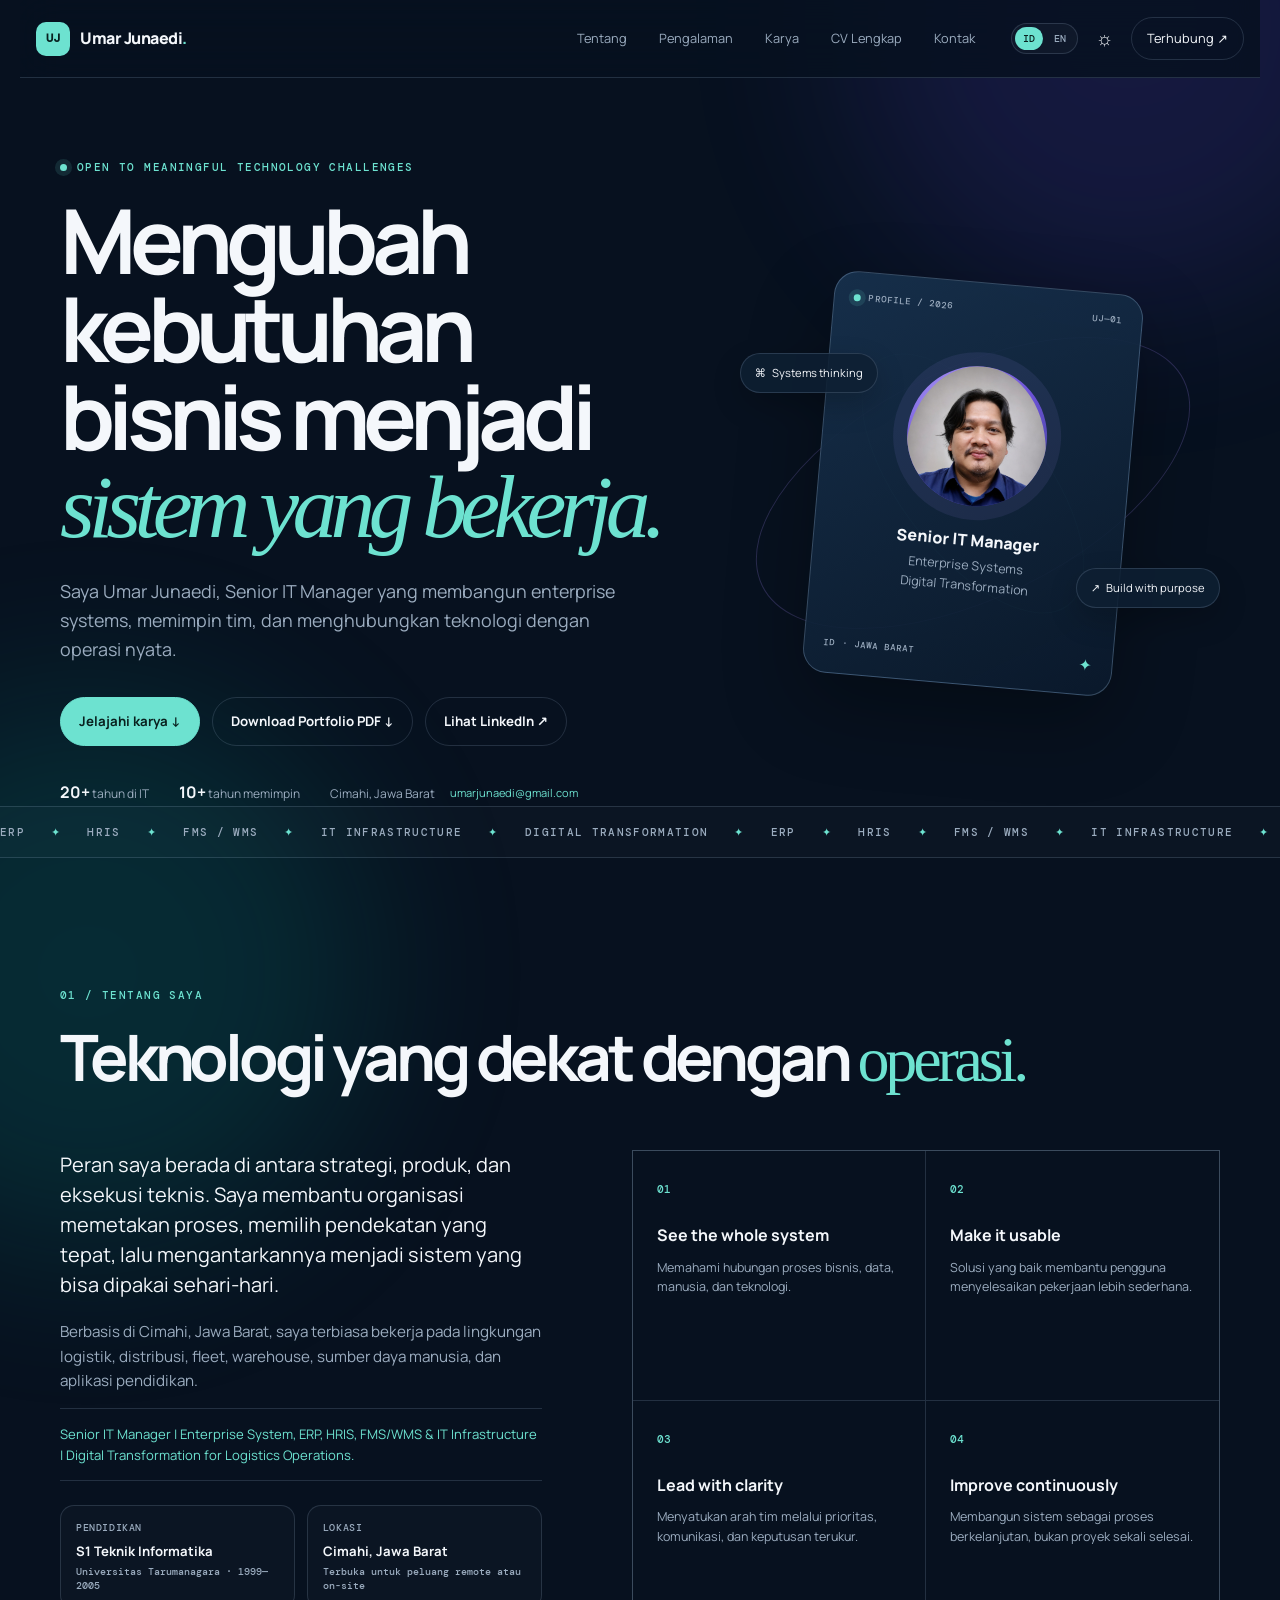
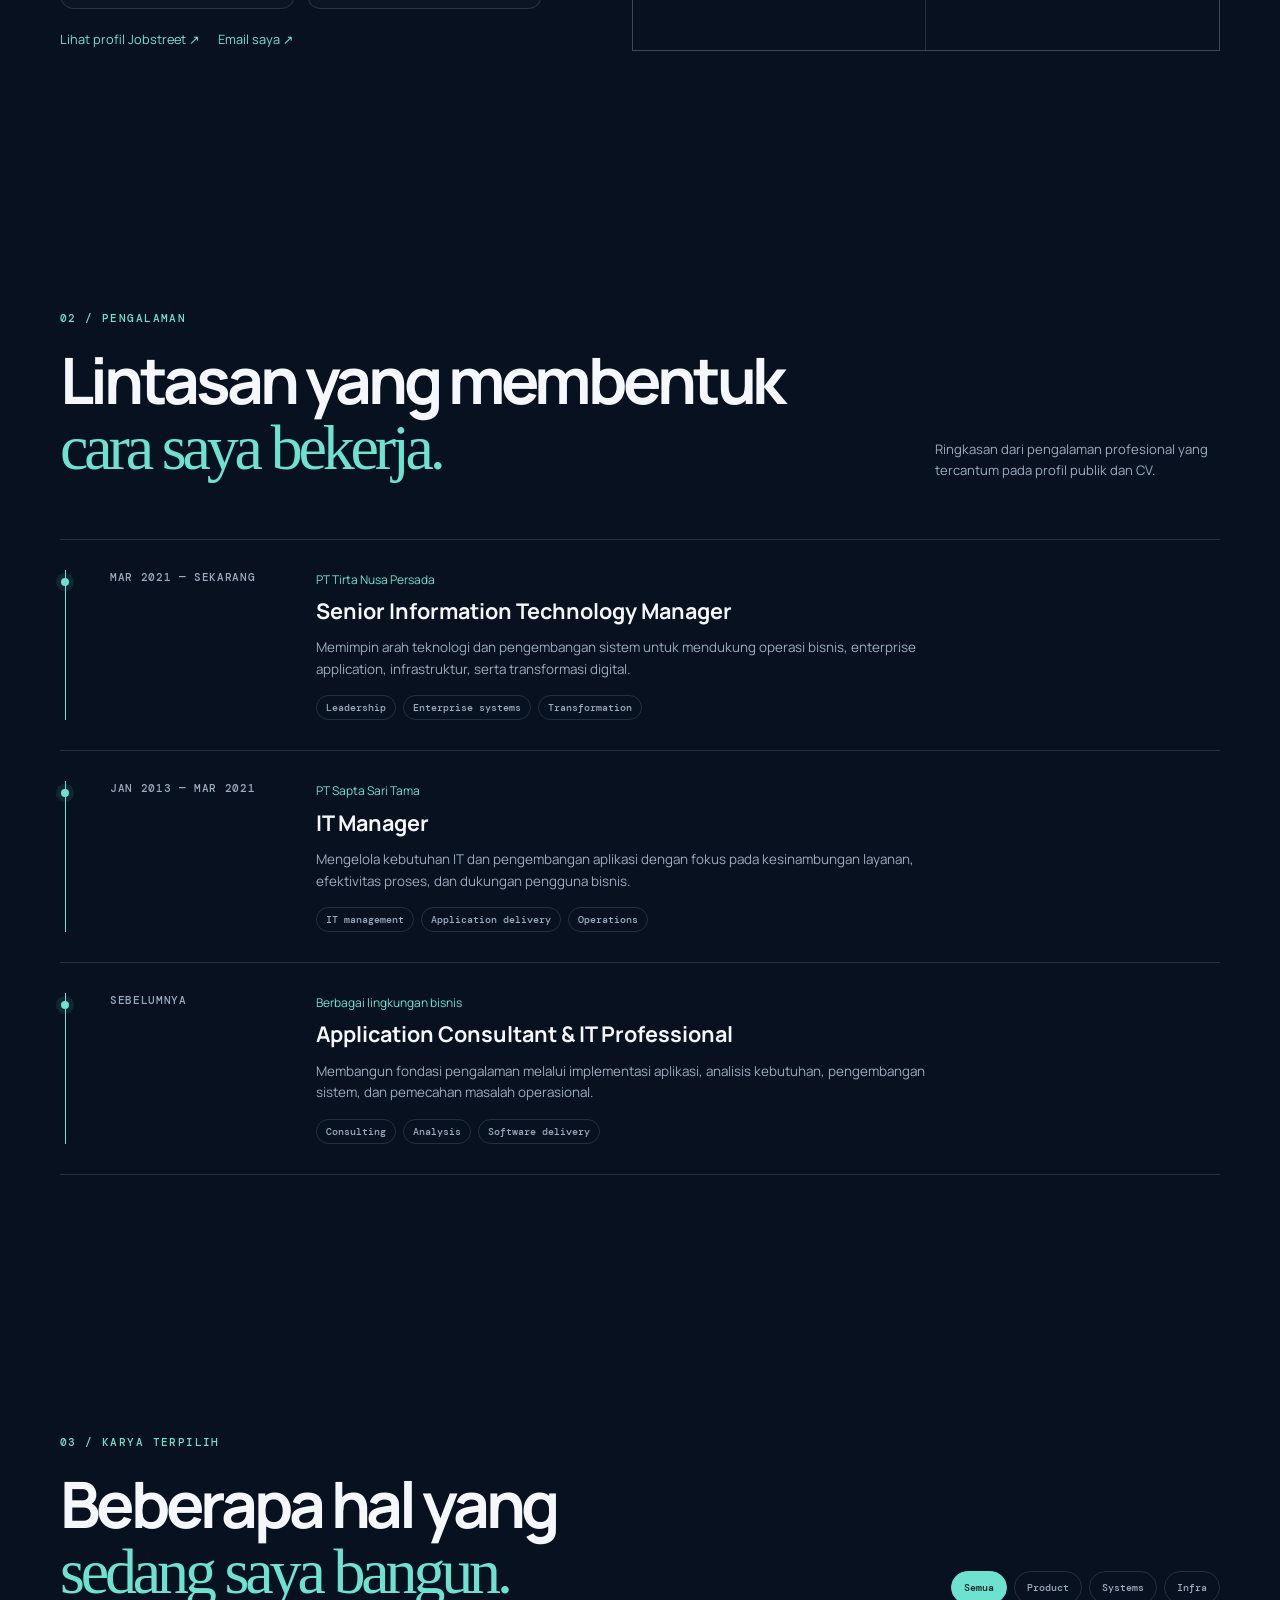
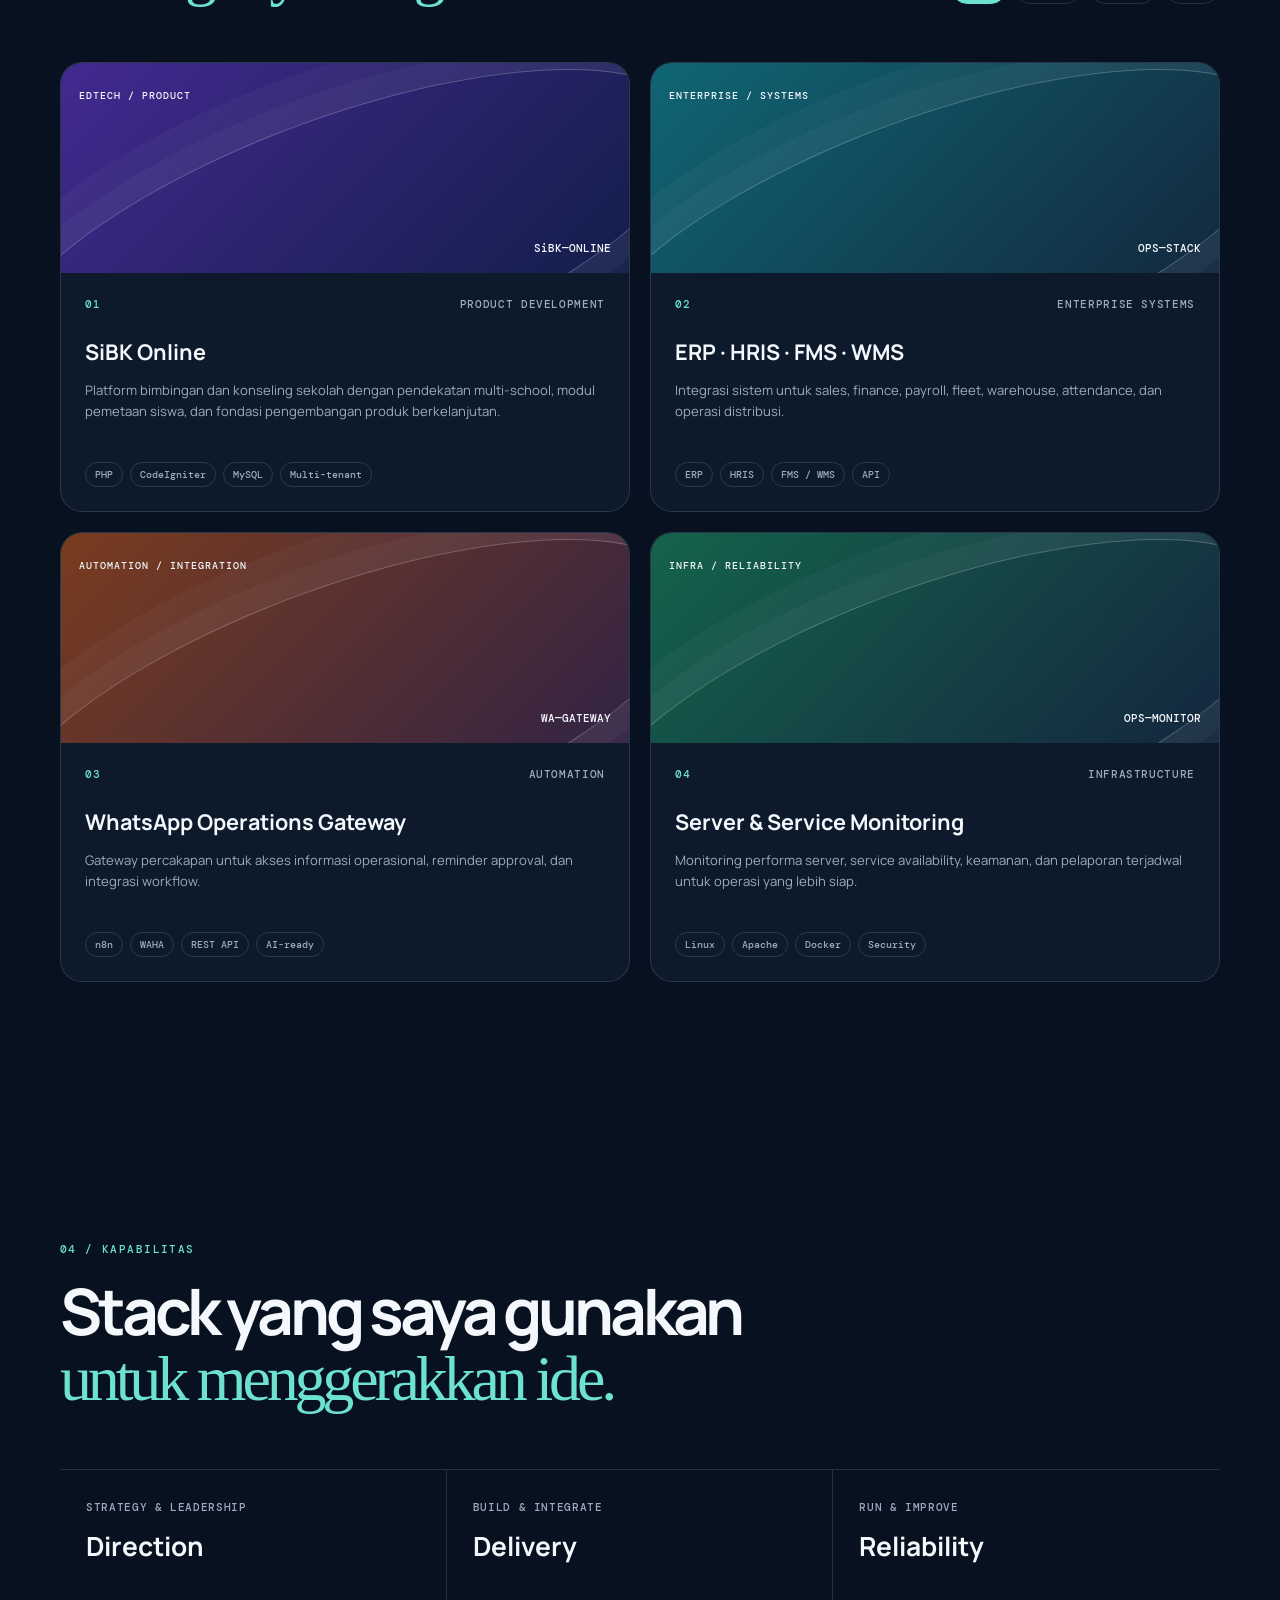
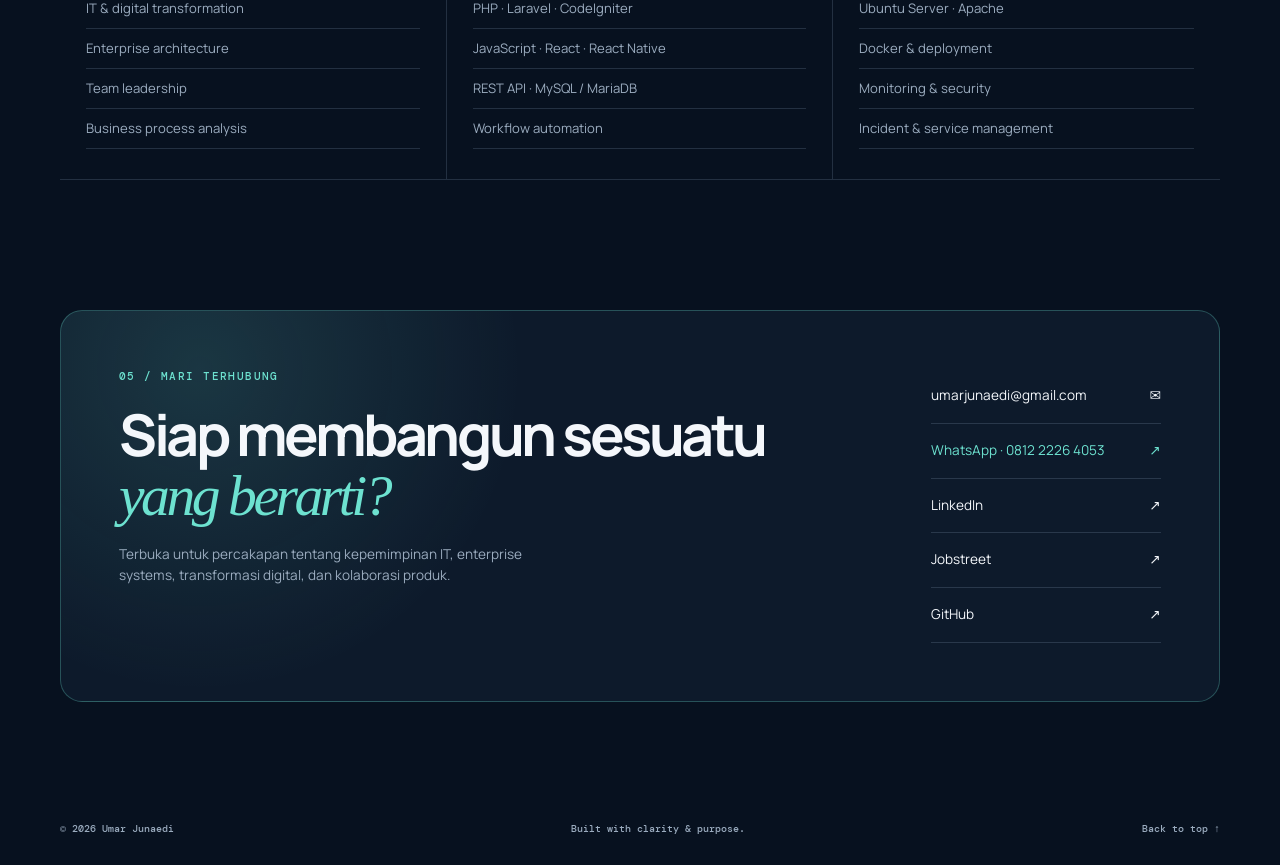
==== commit 03aa4adf: "Add detailed bilingual CV page" ====
--- a/index.html
+++ b/index.html
@@ -19,13 +19,13 @@
   <div class="ambient ambient-one"></div><div class="ambient ambient-two"></div>
   <header class="site-header" id="top">
     <a class="brand" href="#top"><span class="brand-mark">UJ</span><span>Umar Junaedi<span class="brand-dot">.</span></span></a>
-    <nav class="desktop-nav" aria-label="Navigasi utama"><a href="#about">Tentang</a><a href="#experience">Pengalaman</a><a href="#work">Karya</a><a href="#contact">Kontak</a></nav>
+    <nav class="desktop-nav" aria-label="Navigasi utama"><a href="#about">Tentang</a><a href="#experience">Pengalaman</a><a href="#work">Karya</a><a href="cv.html">CV Lengkap</a><a href="#contact">Kontak</a></nav>
     <div class="header-actions"><div class="language-switcher" role="group" aria-label="Pilih bahasa"><button class="language-button is-active" data-language="id" type="button">ID</button><button class="language-button" data-language="en" type="button">EN</button></div><button class="icon-button" id="theme-toggle" aria-label="Ganti tema">☼</button><a class="header-cta" href="https://www.linkedin.com/in/umar-junaedi-b1b0233a/" target="_blank" rel="noreferrer">Terhubung ↗</a><button class="menu-button" id="menu-toggle" aria-label="Buka menu" aria-expanded="false"><span></span><span></span></button></div>
   </header>
   <main>
     <section class="hero section-shell">
       <div class="hero-copy reveal"><p class="eyebrow"><span class="pulse"></span> Open to meaningful technology challenges</p><h1>Mengubah kebutuhan bisnis menjadi <em>sistem yang bekerja.</em></h1><p class="hero-lead">Saya Umar Junaedi, Senior IT Manager yang membangun enterprise systems, memimpin tim, dan menghubungkan teknologi dengan operasi nyata.</p><div class="hero-actions"><a class="button button-primary" href="#work">Jelajahi karya ↓</a><a class="button button-ghost pdf-link" href="Umar-Junaedi-Portfolio.pdf" download>Download Portfolio PDF ↓</a><a class="button button-ghost" href="https://www.linkedin.com/in/umar-junaedi-b1b0233a/" target="_blank" rel="noreferrer">Lihat LinkedIn ↗</a></div><div class="hero-meta"><span><strong>20+</strong> tahun di IT</span><i></i><span><strong>10+</strong> tahun memimpin</span><i></i><span>Cimahi, Jawa Barat</span><a class="email-link" href="mailto:umarjunaedi@gmail.com">umarjunaedi@gmail.com</a></div></div>
-      <div class="hero-visual reveal reveal-delay"><div class="orbit orbit-large"></div><div class="orbit orbit-small"></div><div class="profile-card"><div class="profile-card-top"><span class="status-dot"></span><span>PROFILE / 2026</span><span class="profile-card-code">UJ—01</span></div><div class="avatar"><img src="https://avatars.githubusercontent.com/u/15389566?v=4" alt="Foto profil Umar Junaedi" /></div><p class="profile-role">Senior IT Manager</p><p class="profile-focus">Enterprise Systems<br />Digital Transformation</p><div class="profile-card-bottom"><span>ID · JAWA BARAT</span><span>✦</span></div></div><div class="float-chip chip-system">⌘ &nbsp; Systems thinking</div><div class="float-chip chip-build">↗ &nbsp; Build with purpose</div></div>
+      <div class="hero-visual reveal reveal-delay"><div class="orbit orbit-large"></div><div class="orbit orbit-small"></div><div class="profile-card"><div class="profile-card-top"><span class="status-dot"></span><span>PROFILE / 2026</span><span class="profile-card-code">UJ—01</span></div><div class="avatar"><img src="assets/umar-profile.jpg" alt="Foto profil Umar Junaedi" /></div><p class="profile-role">Senior IT Manager</p><p class="profile-focus">Enterprise Systems<br />Digital Transformation</p><div class="profile-card-bottom"><span>ID · JAWA BARAT</span><span>✦</span></div></div><div class="float-chip chip-system">⌘ &nbsp; Systems thinking</div><div class="float-chip chip-build">↗ &nbsp; Build with purpose</div></div>
     </section>
     <section class="marquee-band" aria-label="Area keahlian"><div class="marquee-track"><span>ERP</span><i>✦</i><span>HRIS</span><i>✦</i><span>FMS / WMS</span><i>✦</i><span>IT INFRASTRUCTURE</span><i>✦</i><span>DIGITAL TRANSFORMATION</span><i>✦</i><span>ERP</span><i>✦</i><span>HRIS</span><i>✦</i><span>FMS / WMS</span><i>✦</i><span>IT INFRASTRUCTURE</span><i>✦</i></div></section>
     <section class="section-shell section" id="about"><div class="section-heading reveal"><p class="eyebrow">01 / Tentang saya</p><h2>Teknologi yang dekat dengan <span>operasi.</span></h2></div><div class="about-grid"><div class="about-copy reveal"><p class="large-copy">Peran saya berada di antara strategi, produk, dan eksekusi teknis. Saya membantu organisasi memetakan proses, memilih pendekatan yang tepat, lalu mengantarkannya menjadi sistem yang bisa dipakai sehari-hari.</p><p>Berbasis di Cimahi, Jawa Barat, saya terbiasa bekerja pada lingkungan logistik, distribusi, fleet, warehouse, sumber daya manusia, dan aplikasi pendidikan.</p><p class="profile-headline">Senior IT Manager | Enterprise System, ERP, HRIS, FMS/WMS &amp; IT Infrastructure | Digital Transformation for Logistics Operations.</p><div class="profile-facts"><div><span>Pendidikan</span><strong>S1 Teknik Informatika</strong><small>Universitas Tarumanagara · 1999—2005</small></div><div><span>Lokasi</span><strong>Cimahi, Jawa Barat</strong><small>Terbuka untuk peluang remote atau on-site</small></div></div><a class="text-link" href="https://id.jobstreet.com/id/profiles/umar-junaedi-dJKS6WzvSw" target="_blank" rel="noreferrer">Lihat profil Jobstreet ↗</a><a class="text-link secondary-link" href="mailto:umarjunaedi@gmail.com">Email saya ↗</a></div><div class="principles-grid reveal reveal-delay"><article><span>01</span><h3>See the whole system</h3><p>Memahami hubungan proses bisnis, data, manusia, dan teknologi.</p></article><article><span>02</span><h3>Make it usable</h3><p>Solusi yang baik membantu pengguna menyelesaikan pekerjaan lebih sederhana.</p></article><article><span>03</span><h3>Lead with clarity</h3><p>Menyatukan arah tim melalui prioritas, komunikasi, dan keputusan terukur.</p></article><article><span>04</span><h3>Improve continuously</h3><p>Membangun sistem sebagai proses berkelanjutan, bukan proyek sekali selesai.</p></article></div></div></section>
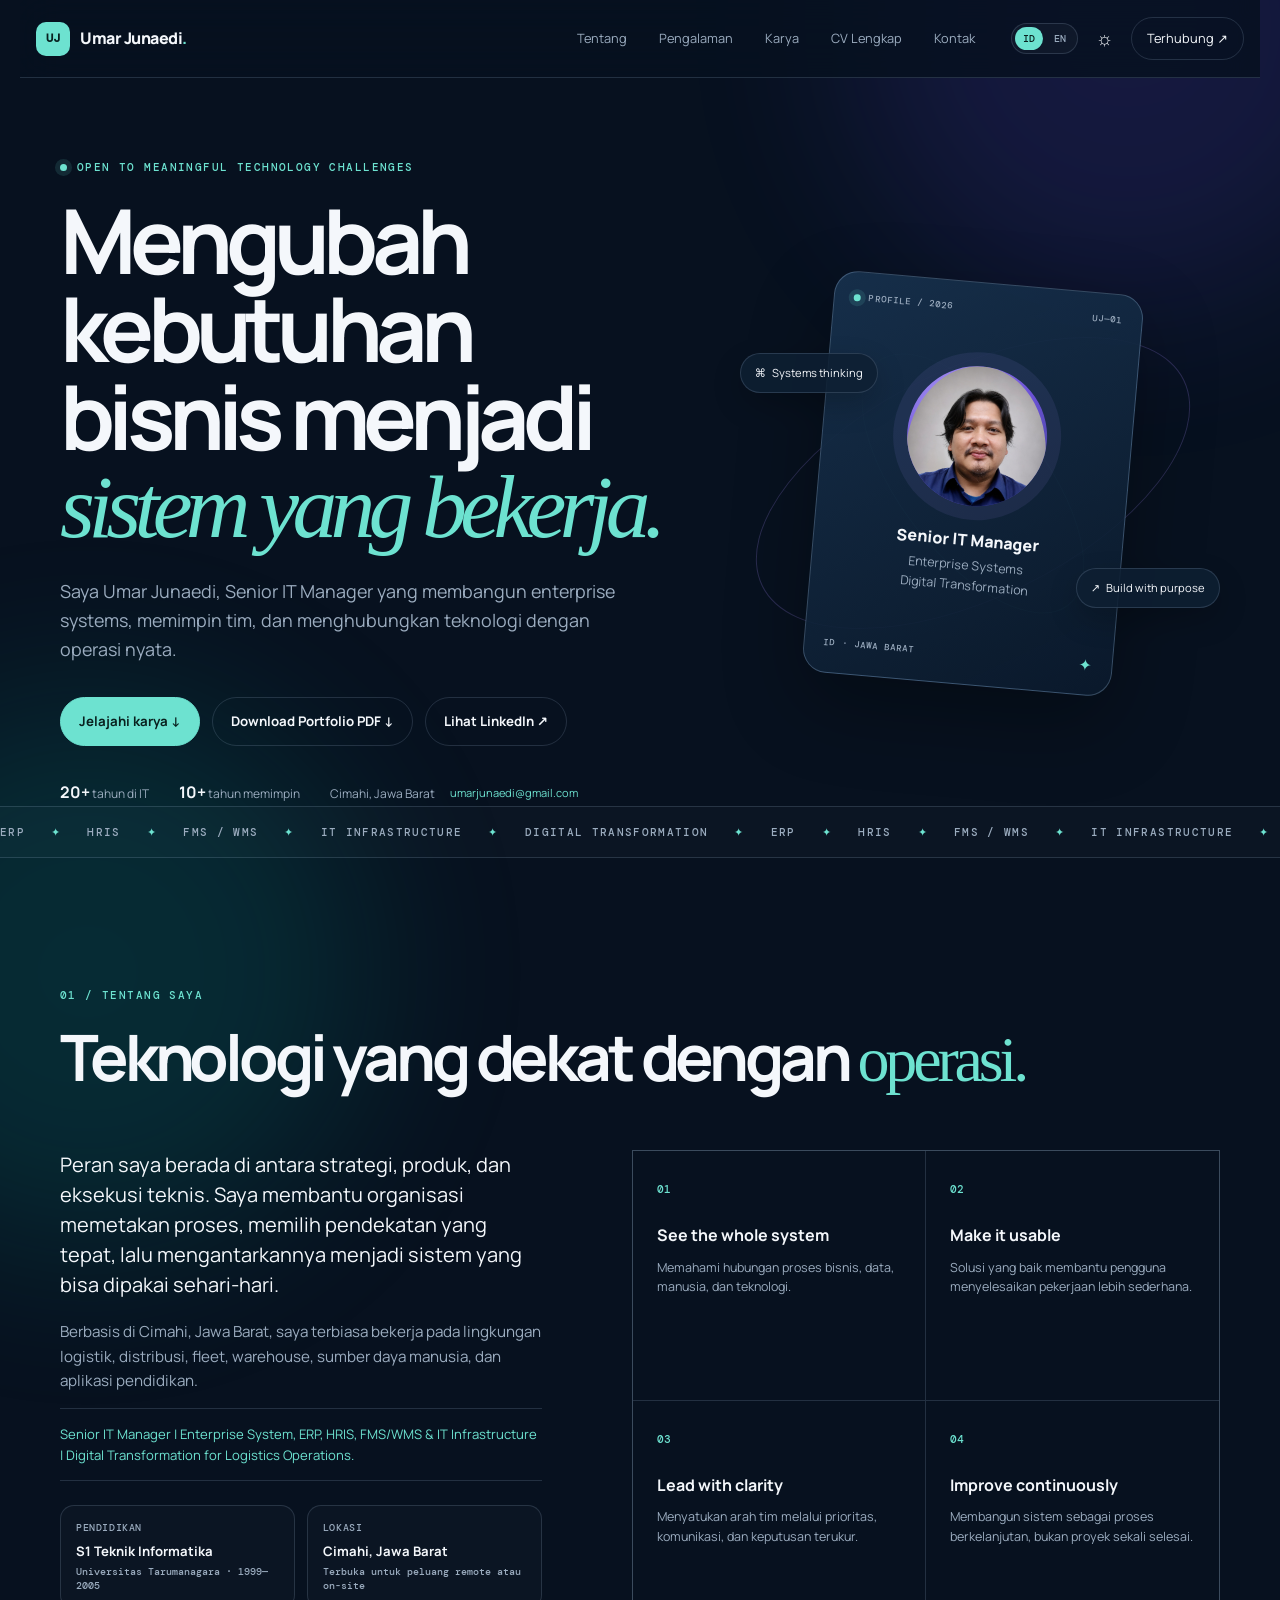
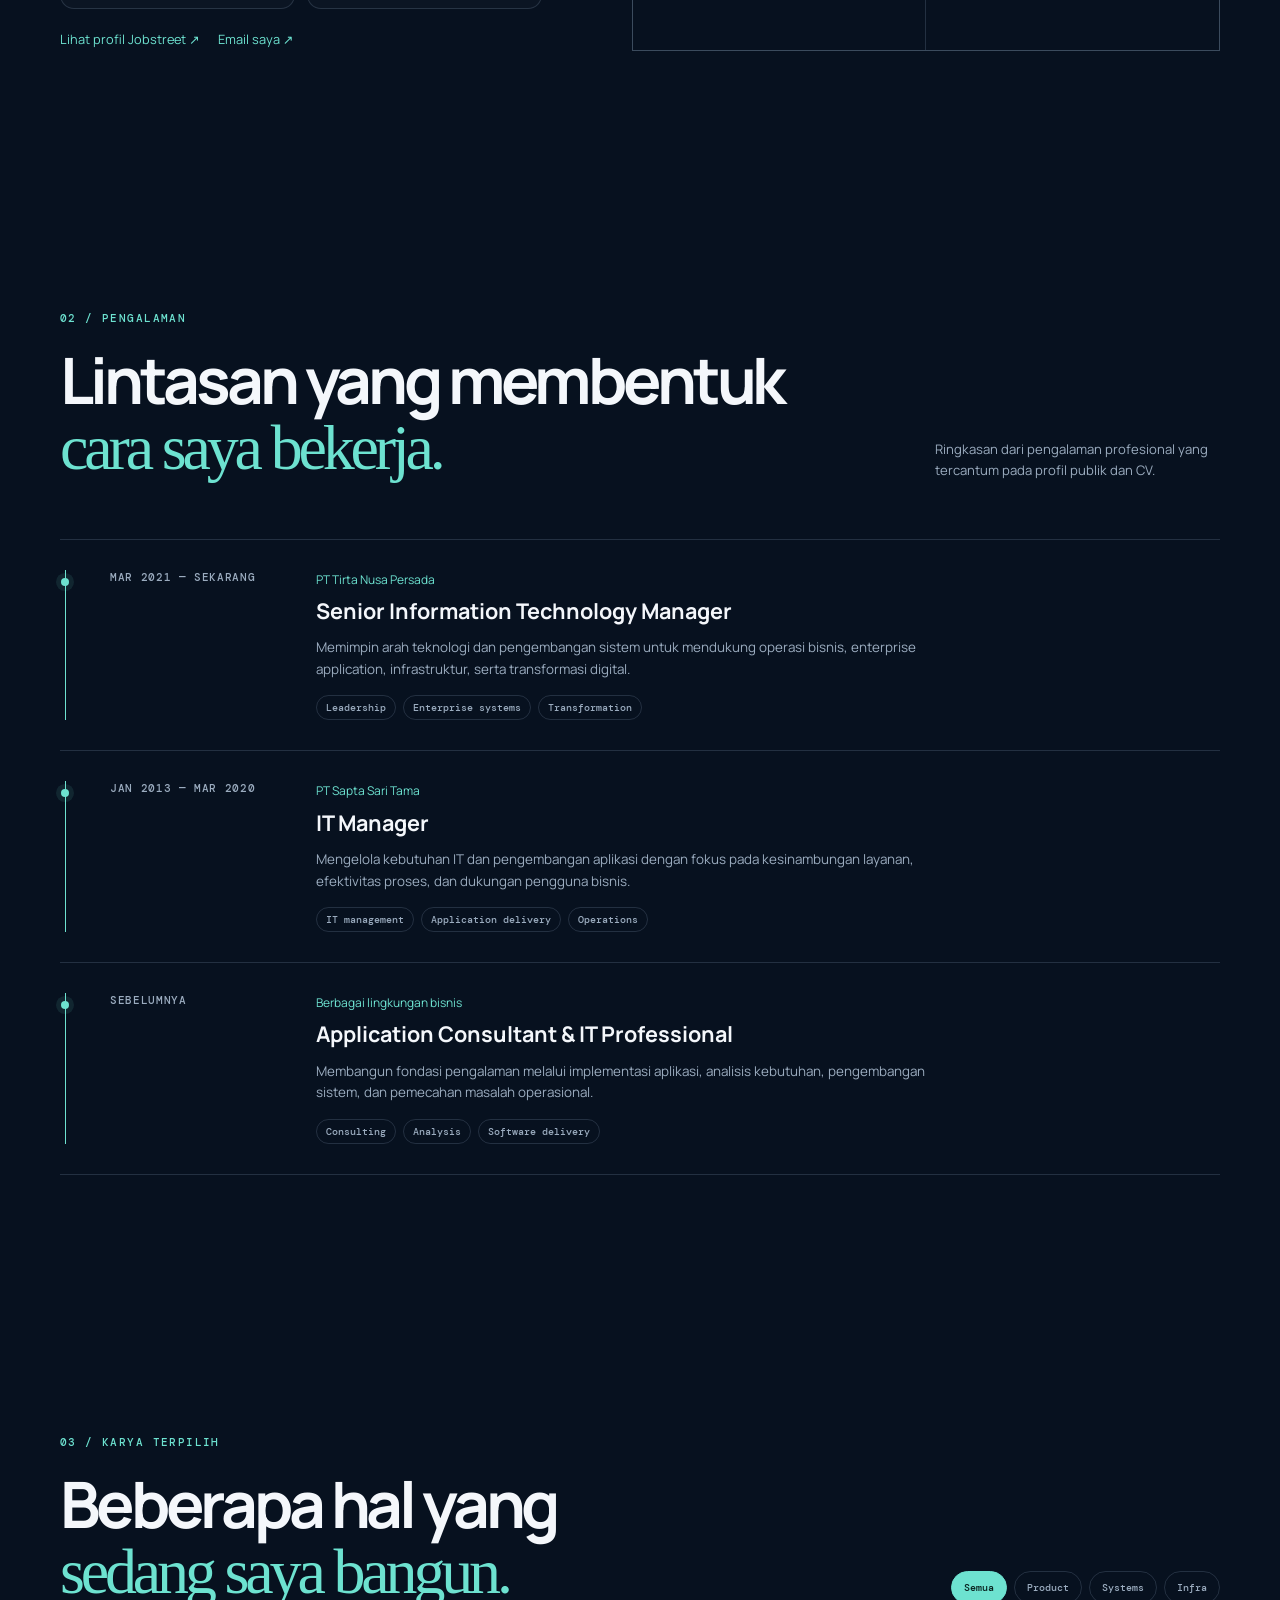
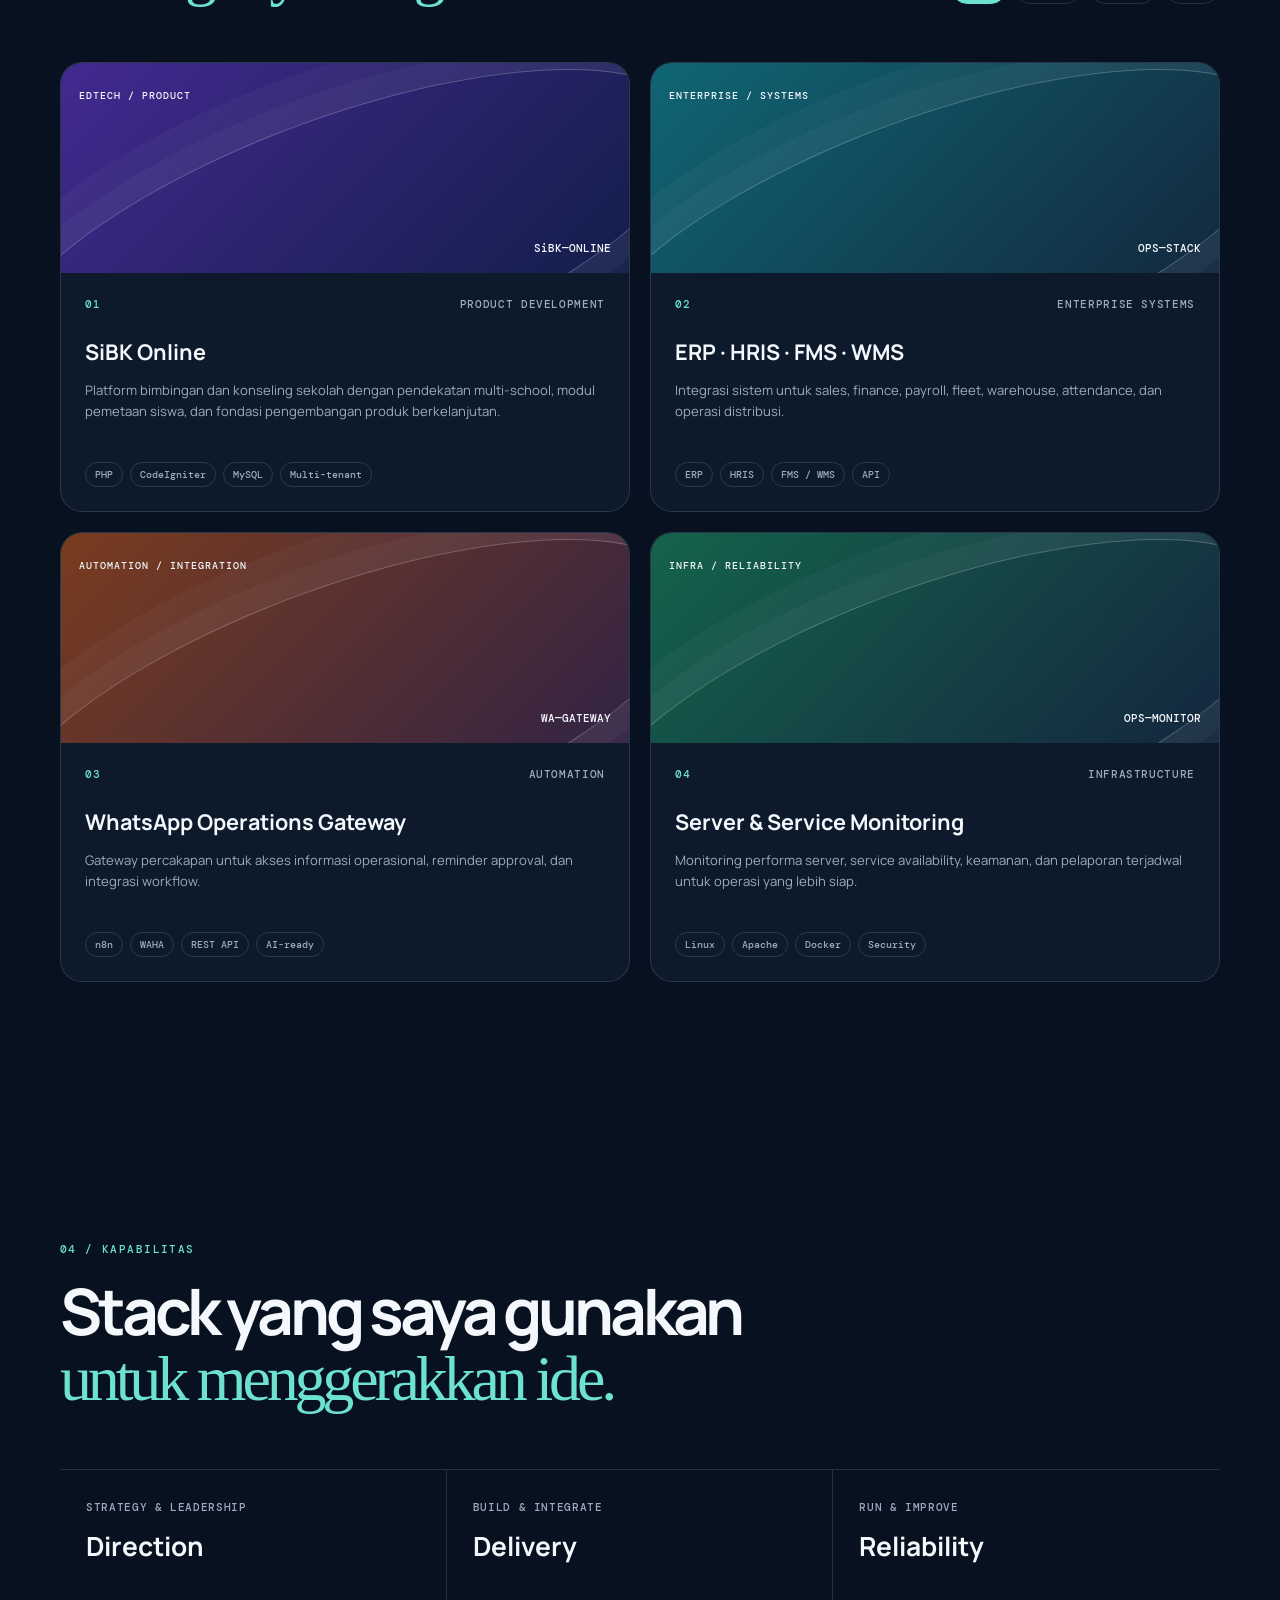
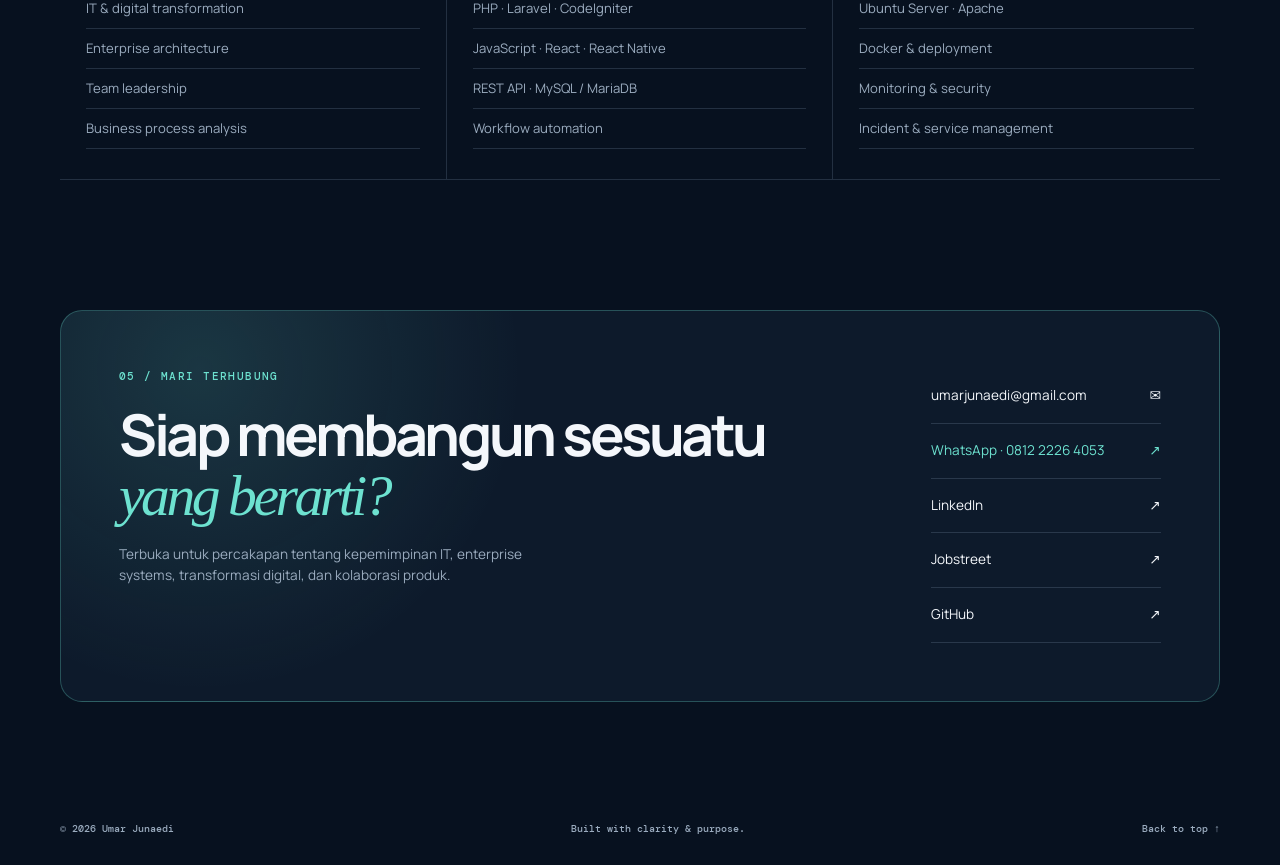
==== commit af47f33b: "Expand CV with project portfolio and experience details" ====
--- a/index.html
+++ b/index.html
@@ -29,7 +29,7 @@
     </section>
     <section class="marquee-band" aria-label="Area keahlian"><div class="marquee-track"><span>ERP</span><i>✦</i><span>HRIS</span><i>✦</i><span>FMS / WMS</span><i>✦</i><span>IT INFRASTRUCTURE</span><i>✦</i><span>DIGITAL TRANSFORMATION</span><i>✦</i><span>ERP</span><i>✦</i><span>HRIS</span><i>✦</i><span>FMS / WMS</span><i>✦</i><span>IT INFRASTRUCTURE</span><i>✦</i></div></section>
     <section class="section-shell section" id="about"><div class="section-heading reveal"><p class="eyebrow">01 / Tentang saya</p><h2>Teknologi yang dekat dengan <span>operasi.</span></h2></div><div class="about-grid"><div class="about-copy reveal"><p class="large-copy">Peran saya berada di antara strategi, produk, dan eksekusi teknis. Saya membantu organisasi memetakan proses, memilih pendekatan yang tepat, lalu mengantarkannya menjadi sistem yang bisa dipakai sehari-hari.</p><p>Berbasis di Cimahi, Jawa Barat, saya terbiasa bekerja pada lingkungan logistik, distribusi, fleet, warehouse, sumber daya manusia, dan aplikasi pendidikan.</p><p class="profile-headline">Senior IT Manager | Enterprise System, ERP, HRIS, FMS/WMS &amp; IT Infrastructure | Digital Transformation for Logistics Operations.</p><div class="profile-facts"><div><span>Pendidikan</span><strong>S1 Teknik Informatika</strong><small>Universitas Tarumanagara · 1999—2005</small></div><div><span>Lokasi</span><strong>Cimahi, Jawa Barat</strong><small>Terbuka untuk peluang remote atau on-site</small></div></div><a class="text-link" href="https://id.jobstreet.com/id/profiles/umar-junaedi-dJKS6WzvSw" target="_blank" rel="noreferrer">Lihat profil Jobstreet ↗</a><a class="text-link secondary-link" href="mailto:umarjunaedi@gmail.com">Email saya ↗</a></div><div class="principles-grid reveal reveal-delay"><article><span>01</span><h3>See the whole system</h3><p>Memahami hubungan proses bisnis, data, manusia, dan teknologi.</p></article><article><span>02</span><h3>Make it usable</h3><p>Solusi yang baik membantu pengguna menyelesaikan pekerjaan lebih sederhana.</p></article><article><span>03</span><h3>Lead with clarity</h3><p>Menyatukan arah tim melalui prioritas, komunikasi, dan keputusan terukur.</p></article><article><span>04</span><h3>Improve continuously</h3><p>Membangun sistem sebagai proses berkelanjutan, bukan proyek sekali selesai.</p></article></div></div></section>
-    <section class="section-shell section" id="experience"><div class="section-heading split-heading reveal"><div><p class="eyebrow">02 / Pengalaman</p><h2>Lintasan yang membentuk<br /><span>cara saya bekerja.</span></h2></div><p class="heading-note">Ringkasan dari pengalaman profesional yang tercantum pada profil publik dan CV.</p></div><div class="timeline"><article class="timeline-item reveal"><div class="timeline-marker"></div><div class="timeline-date">Mar 2021 — Sekarang</div><div class="timeline-content"><p class="timeline-company">PT Tirta Nusa Persada</p><h3>Senior Information Technology Manager</h3><p>Memimpin arah teknologi dan pengembangan sistem untuk mendukung operasi bisnis, enterprise application, infrastruktur, serta transformasi digital.</p><div class="tag-row"><span>Leadership</span><span>Enterprise systems</span><span>Transformation</span></div></div></article><article class="timeline-item reveal"><div class="timeline-marker"></div><div class="timeline-date">Jan 2013 — Mar 2021</div><div class="timeline-content"><p class="timeline-company">PT Sapta Sari Tama</p><h3>IT Manager</h3><p>Mengelola kebutuhan IT dan pengembangan aplikasi dengan fokus pada kesinambungan layanan, efektivitas proses, dan dukungan pengguna bisnis.</p><div class="tag-row"><span>IT management</span><span>Application delivery</span><span>Operations</span></div></div></article><article class="timeline-item reveal"><div class="timeline-marker"></div><div class="timeline-date">Sebelumnya</div><div class="timeline-content"><p class="timeline-company">Berbagai lingkungan bisnis</p><h3>Application Consultant & IT Professional</h3><p>Membangun fondasi pengalaman melalui implementasi aplikasi, analisis kebutuhan, pengembangan sistem, dan pemecahan masalah operasional.</p><div class="tag-row"><span>Consulting</span><span>Analysis</span><span>Software delivery</span></div></div></article></div></section>
+    <section class="section-shell section" id="experience"><div class="section-heading split-heading reveal"><div><p class="eyebrow">02 / Pengalaman</p><h2>Lintasan yang membentuk<br /><span>cara saya bekerja.</span></h2></div><p class="heading-note">Ringkasan dari pengalaman profesional yang tercantum pada profil publik dan CV.</p></div><div class="timeline"><article class="timeline-item reveal"><div class="timeline-marker"></div><div class="timeline-date">Mar 2021 — Sekarang</div><div class="timeline-content"><p class="timeline-company">PT Tirta Nusa Persada</p><h3>Senior Information Technology Manager</h3><p>Memimpin arah teknologi dan pengembangan sistem untuk mendukung operasi bisnis, enterprise application, infrastruktur, serta transformasi digital.</p><div class="tag-row"><span>Leadership</span><span>Enterprise systems</span><span>Transformation</span></div></div></article><article class="timeline-item reveal"><div class="timeline-marker"></div><div class="timeline-date">Jan 2013 — Mar 2020</div><div class="timeline-content"><p class="timeline-company">PT Sapta Sari Tama</p><h3>IT Manager</h3><p>Mengelola kebutuhan IT dan pengembangan aplikasi dengan fokus pada kesinambungan layanan, efektivitas proses, dan dukungan pengguna bisnis.</p><div class="tag-row"><span>IT management</span><span>Application delivery</span><span>Operations</span></div></div></article><article class="timeline-item reveal"><div class="timeline-marker"></div><div class="timeline-date">Sebelumnya</div><div class="timeline-content"><p class="timeline-company">Berbagai lingkungan bisnis</p><h3>Application Consultant & IT Professional</h3><p>Membangun fondasi pengalaman melalui implementasi aplikasi, analisis kebutuhan, pengembangan sistem, dan pemecahan masalah operasional.</p><div class="tag-row"><span>Consulting</span><span>Analysis</span><span>Software delivery</span></div></div></article></div></section>
     <section class="section-shell section work-section" id="work"><div class="section-heading split-heading reveal"><div><p class="eyebrow">03 / Karya terpilih</p><h2>Beberapa hal yang<br /><span>sedang saya bangun.</span></h2></div><div class="filter-group"><button class="filter-button is-active" data-filter="all">Semua</button><button class="filter-button" data-filter="product">Product</button><button class="filter-button" data-filter="systems">Systems</button><button class="filter-button" data-filter="infra">Infra</button></div></div><div class="project-grid"><article class="project-card project-featured reveal" data-category="product"><div class="project-visual visual-purple"><span>EDTECH / PRODUCT</span><b>SiBK—ONLINE</b></div><div class="project-body"><div class="project-meta"><span>01</span><span>Product development</span></div><h3>SiBK Online</h3><p>Platform bimbingan dan konseling sekolah dengan pendekatan multi-school, modul pemetaan siswa, dan fondasi pengembangan produk berkelanjutan.</p><div class="tag-row"><span>PHP</span><span>CodeIgniter</span><span>MySQL</span><span>Multi-tenant</span></div></div></article><article class="project-card reveal" data-category="systems"><div class="project-visual visual-cyan"><span>ENTERPRISE / SYSTEMS</span><b>OPS—STACK</b></div><div class="project-body"><div class="project-meta"><span>02</span><span>Enterprise systems</span></div><h3>ERP · HRIS · FMS · WMS</h3><p>Integrasi sistem untuk sales, finance, payroll, fleet, warehouse, attendance, dan operasi distribusi.</p><div class="tag-row"><span>ERP</span><span>HRIS</span><span>FMS / WMS</span><span>API</span></div></div></article><article class="project-card reveal" data-category="systems"><div class="project-visual visual-orange"><span>AUTOMATION / INTEGRATION</span><b>WA—GATEWAY</b></div><div class="project-body"><div class="project-meta"><span>03</span><span>Automation</span></div><h3>WhatsApp Operations Gateway</h3><p>Gateway percakapan untuk akses informasi operasional, reminder approval, dan integrasi workflow.</p><div class="tag-row"><span>n8n</span><span>WAHA</span><span>REST API</span><span>AI-ready</span></div></div></article><article class="project-card reveal" data-category="infra"><div class="project-visual visual-green"><span>INFRA / RELIABILITY</span><b>OPS—MONITOR</b></div><div class="project-body"><div class="project-meta"><span>04</span><span>Infrastructure</span></div><h3>Server & Service Monitoring</h3><p>Monitoring performa server, service availability, keamanan, dan pelaporan terjadwal untuk operasi yang lebih siap.</p><div class="tag-row"><span>Linux</span><span>Apache</span><span>Docker</span><span>Security</span></div></div></article></div></section>
     <section class="section-shell section"><div class="section-heading reveal"><p class="eyebrow">04 / Kapabilitas</p><h2>Stack yang saya gunakan<br /><span>untuk menggerakkan ide.</span></h2></div><div class="capability-grid reveal"><div><p>Strategy & leadership</p><h3>Direction</h3><ul><li>IT & digital transformation</li><li>Enterprise architecture</li><li>Team leadership</li><li>Business process analysis</li></ul></div><div><p>Build & integrate</p><h3>Delivery</h3><ul><li>PHP · Laravel · CodeIgniter</li><li>JavaScript · React · React Native</li><li>REST API · MySQL / MariaDB</li><li>Workflow automation</li></ul></div><div><p>Run & improve</p><h3>Reliability</h3><ul><li>Ubuntu Server · Apache</li><li>Docker & deployment</li><li>Monitoring & security</li><li>Incident & service management</li></ul></div></div></section>
     <section class="section-shell contact-section" id="contact"><div class="contact-card reveal"><div><p class="eyebrow">05 / Mari terhubung</p><h2>Siap membangun sesuatu<br /><em>yang berarti?</em></h2><p>Terbuka untuk percakapan tentang kepemimpinan IT, enterprise systems, transformasi digital, dan kolaborasi produk.</p></div><div class="contact-links"><a href="mailto:umarjunaedi@gmail.com"><span>umarjunaedi@gmail.com</span><span>✉</span></a><a href="https://wa.me/6281222264053" target="_blank" rel="noreferrer"><span>WhatsApp · 0812 2226 4053</span><span>↗</span></a><a href="https://www.linkedin.com/in/umar-junaedi-b1b0233a/" target="_blank" rel="noreferrer"><span>LinkedIn</span><span>↗</span></a><a href="https://id.jobstreet.com/id/profiles/umar-junaedi-dJKS6WzvSw" target="_blank" rel="noreferrer"><span>Jobstreet</span><span>↗</span></a><a href="https://github.com/oemjoen" target="_blank" rel="noreferrer"><span>GitHub</span><span>↗</span></a></div></div></section>
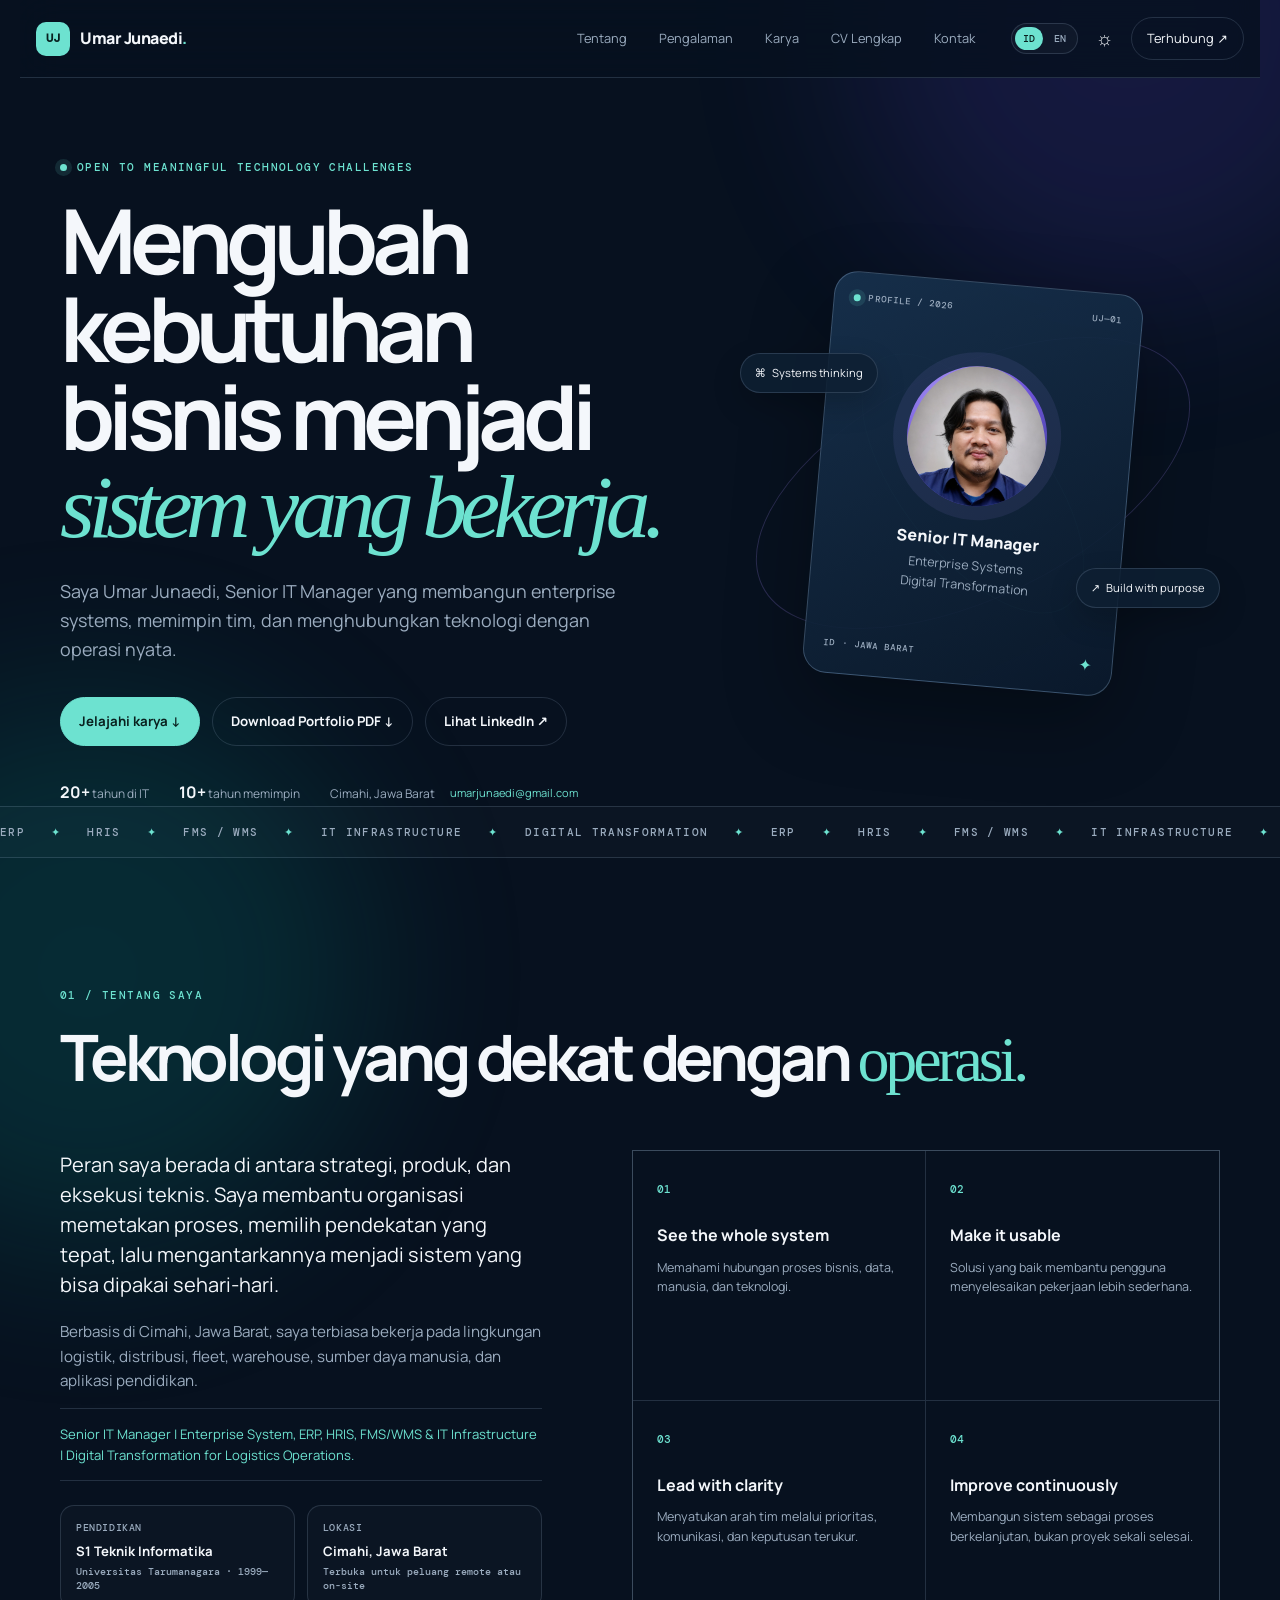
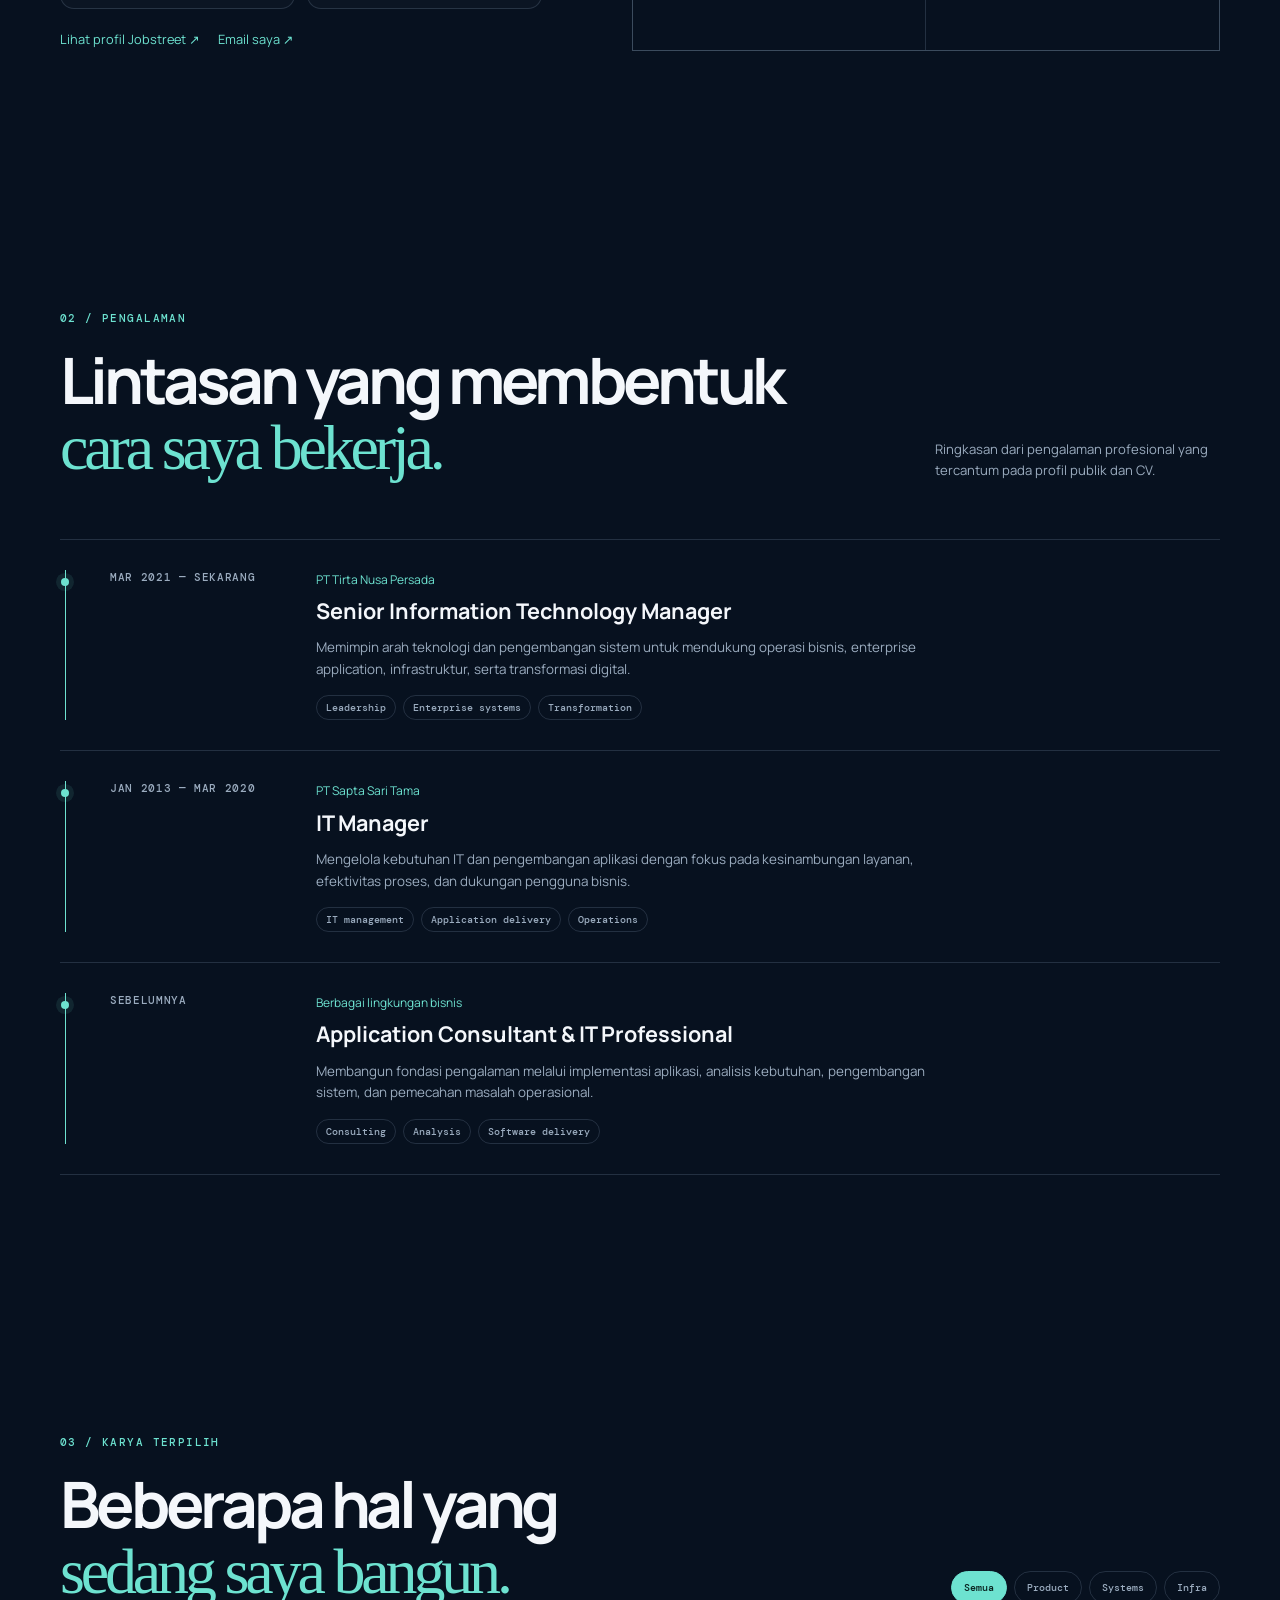
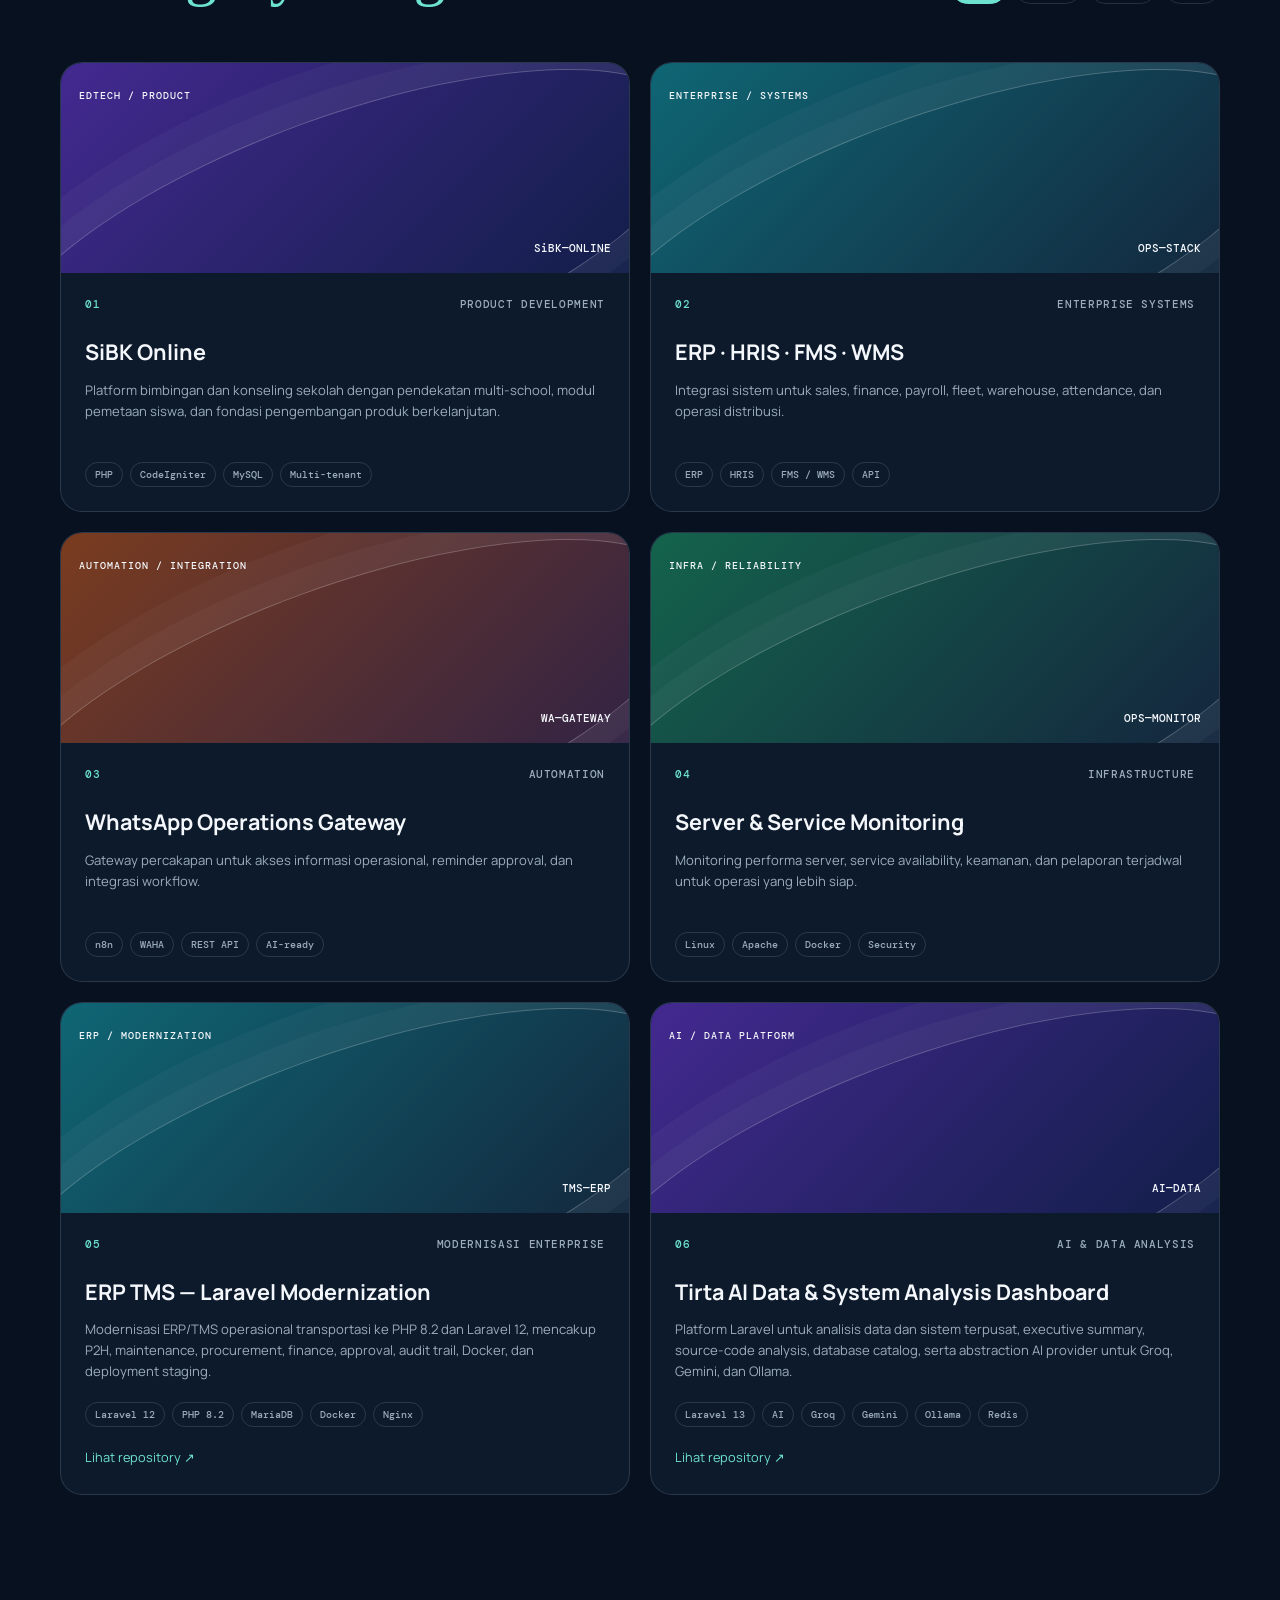
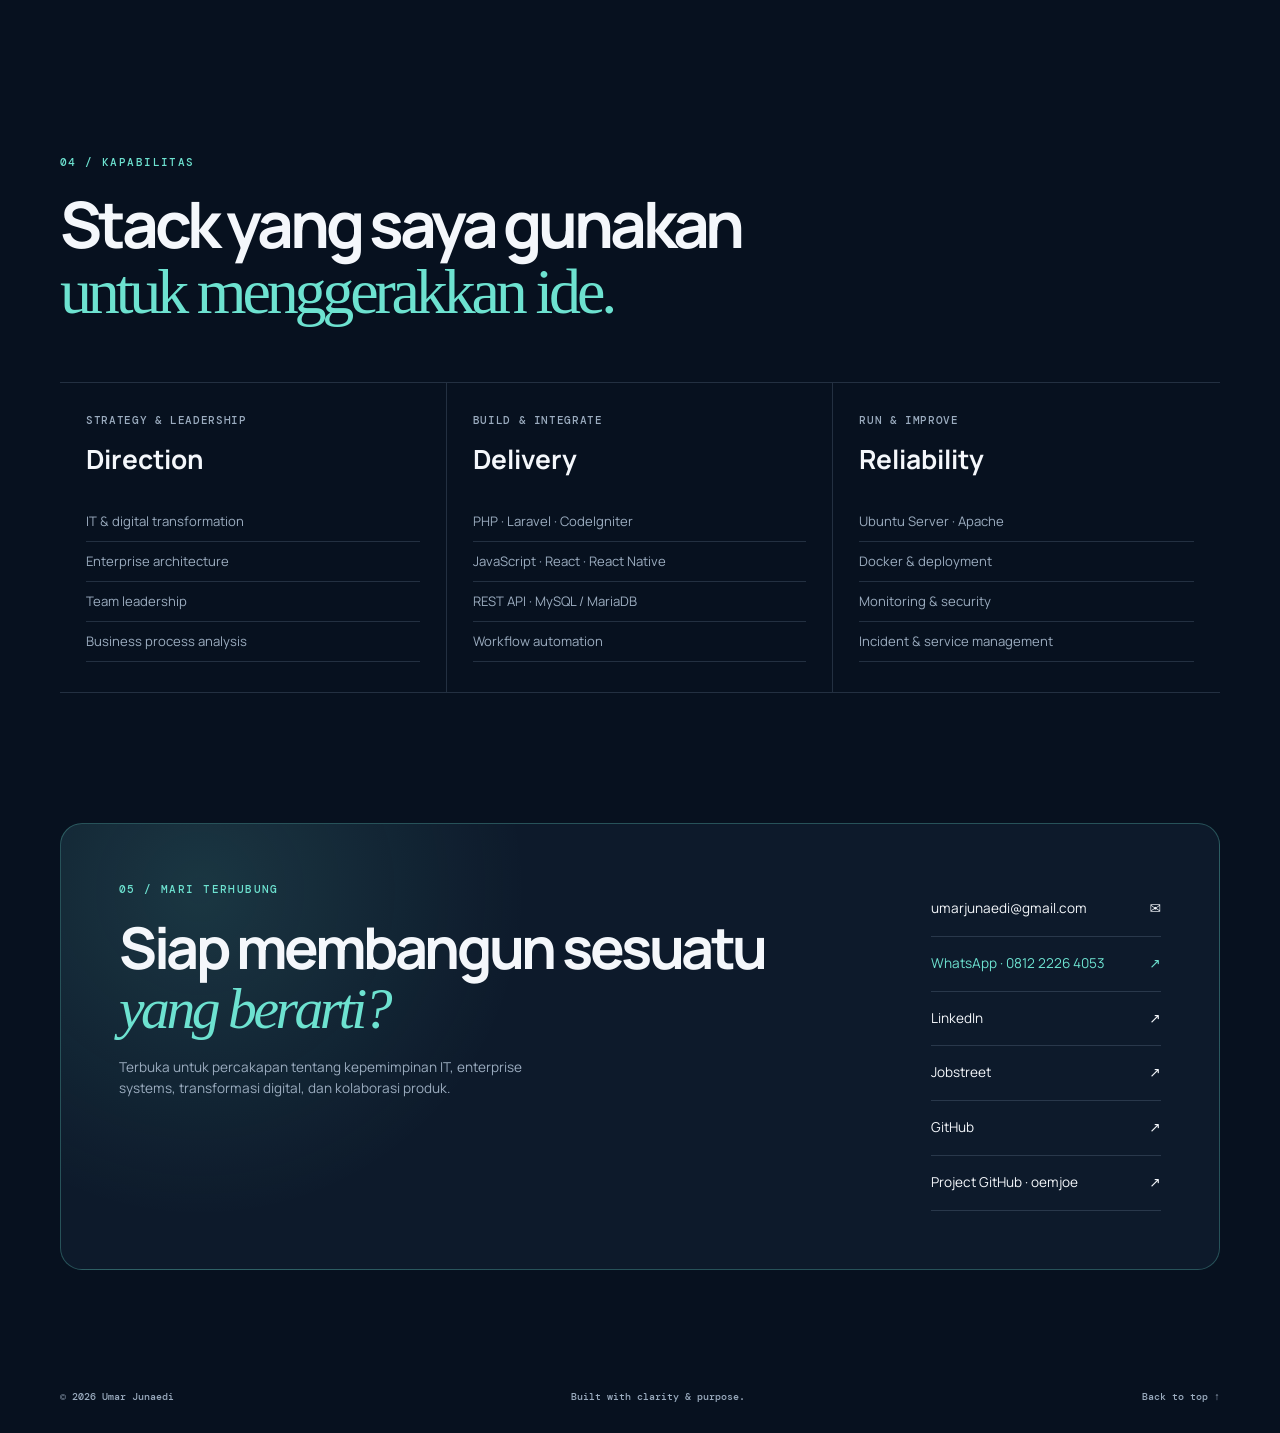
==== commit a7ec1392: "Improve portfolio SEO and include oemjoe profile" ====
--- a/index.html
+++ b/index.html
@@ -6,13 +6,13 @@
   <meta name="theme-color" content="#07111f" />
   <meta name="description" content="Portofolio Umar Junaedi — Senior IT Manager, enterprise systems architect, dan pemimpin transformasi digital." />
   <meta property="og:title" content="Umar Junaedi — Senior IT Manager" />
-  <meta property="og:description" content="Enterprise systems, digital transformation, ERP, HRIS, FMS/WMS, dan IT infrastructure." />
+  <meta property="og:description" content="Enterprise systems, digital transformation, ERP, HRIS, FMS/WMS, AI, data analysis, dan IT infrastructure." />
   <meta property="og:type" content="website" />
   <link rel="icon" href="favicon.svg" type="image/svg+xml" />
   <link rel="stylesheet" href="styles.css" />
   <title>Umar Junaedi — Senior IT Manager</title>
   <script type="application/ld+json">
-  {"@context":"https://schema.org","@type":"Person","name":"Umar Junaedi","jobTitle":"Senior IT Manager","address":{"@type":"PostalAddress","addressLocality":"Cimahi","addressRegion":"Jawa Barat","addressCountry":"ID"},"sameAs":["https://www.linkedin.com/in/umar-junaedi-b1b0233a/","https://id.jobstreet.com/id/profiles/umar-junaedi-dJKS6WzvSw","https://github.com/oemjoen"]}
+  {"@context":"https://schema.org","@type":"Person","name":"Umar Junaedi","jobTitle":"Senior IT Manager","url":"https://oemjoen.github.io/Umar-Junaedi/","address":{"@type":"PostalAddress","addressLocality":"Cimahi","addressRegion":"Jawa Barat","addressCountry":"ID"},"sameAs":["https://www.linkedin.com/in/umar-junaedi-b1b0233a/","https://id.jobstreet.com/id/profiles/umar-junaedi-dJKS6WzvSw","https://github.com/oemjoen","https://github.com/oemjoe"],"knowsAbout":["IT leadership","Enterprise systems","ERP","HRIS","FMS","WMS","Digital transformation","Laravel","CodeIgniter","Linux","Docker","AI and data analysis"]}
   </script>
 </head>
 <body>
